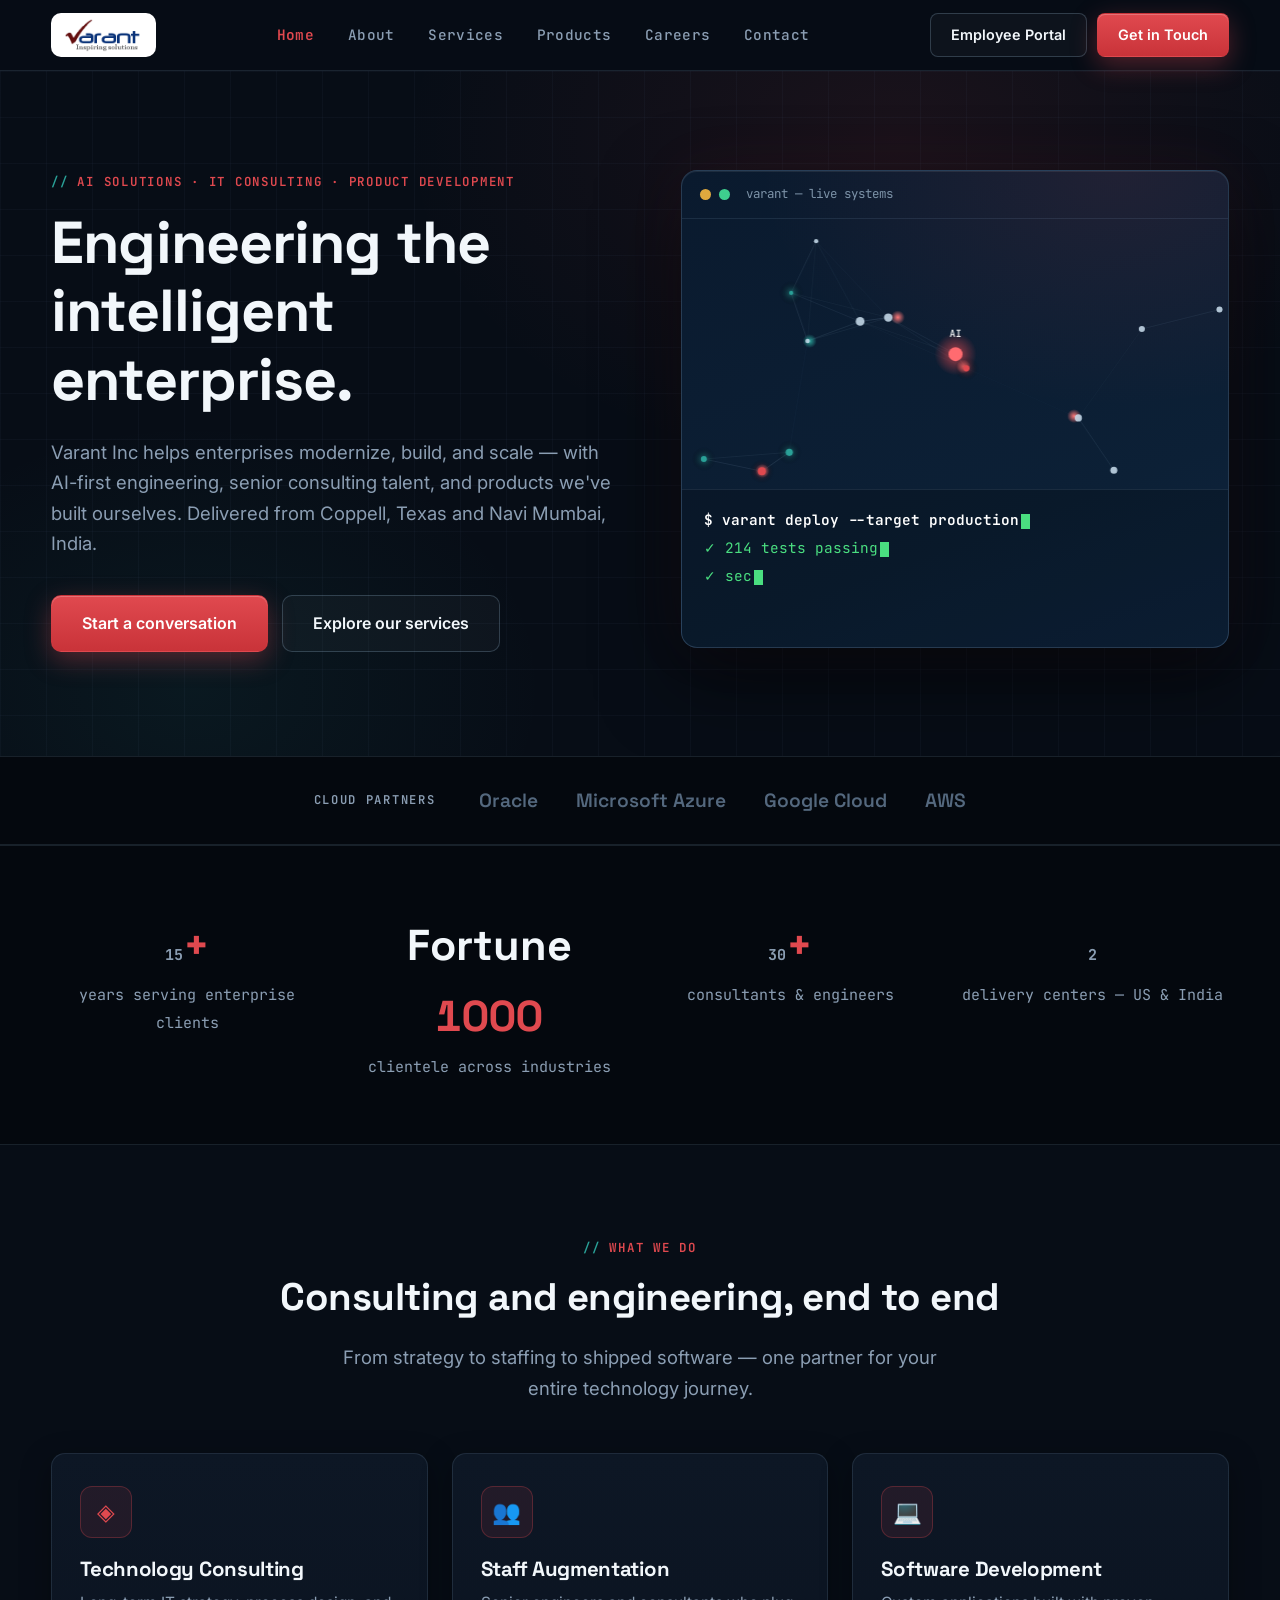
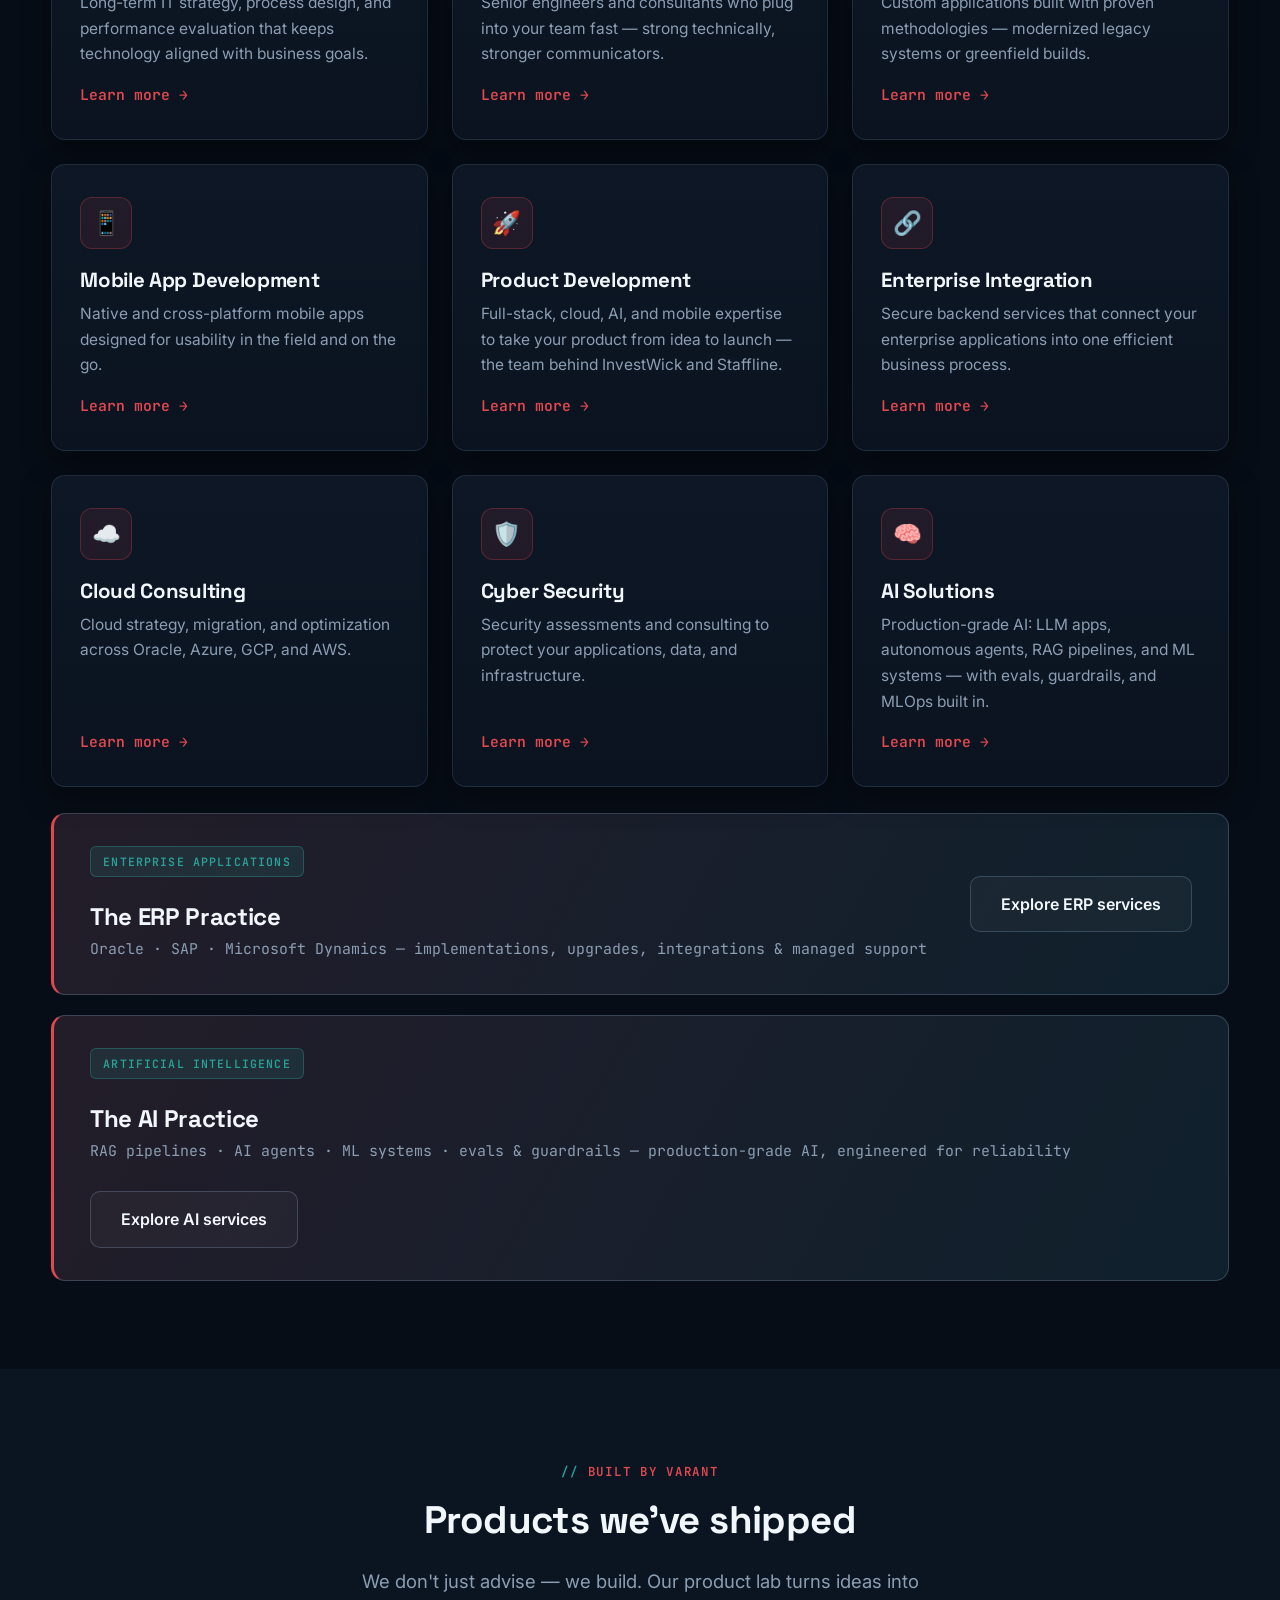
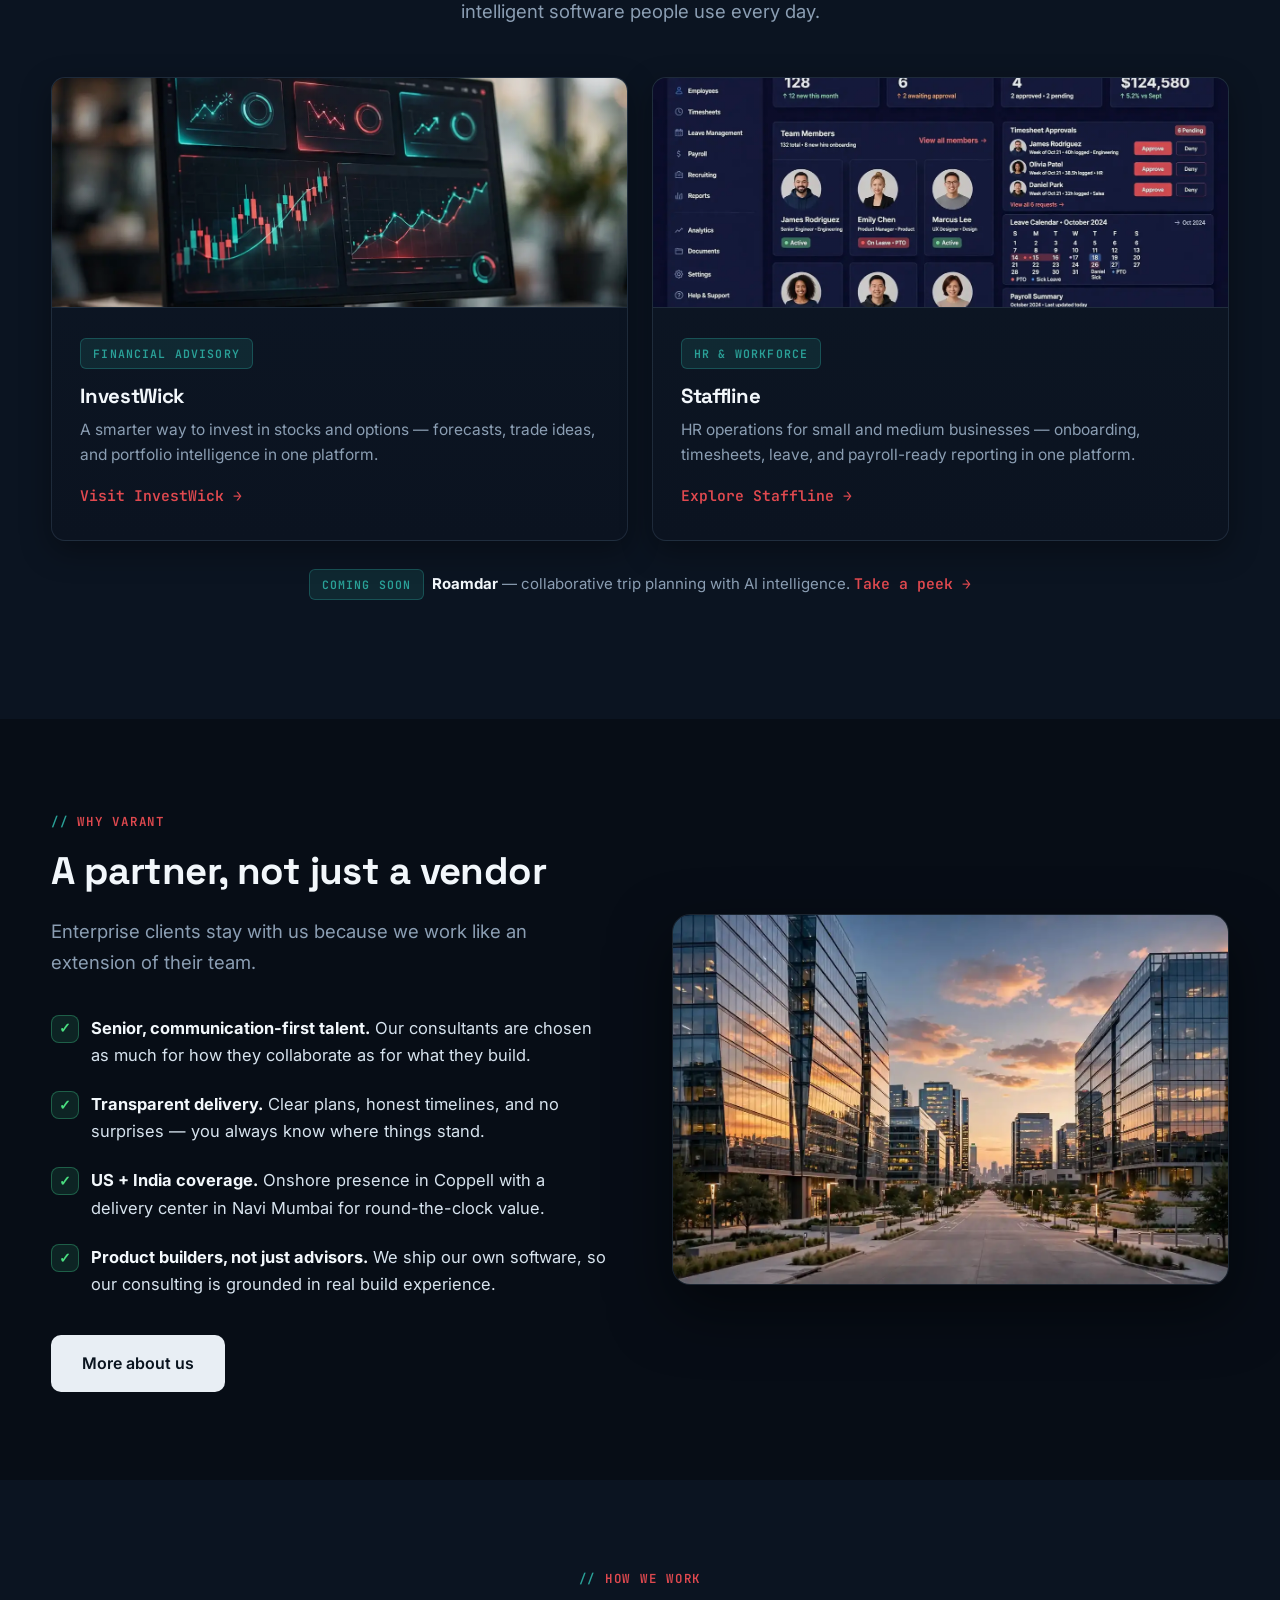
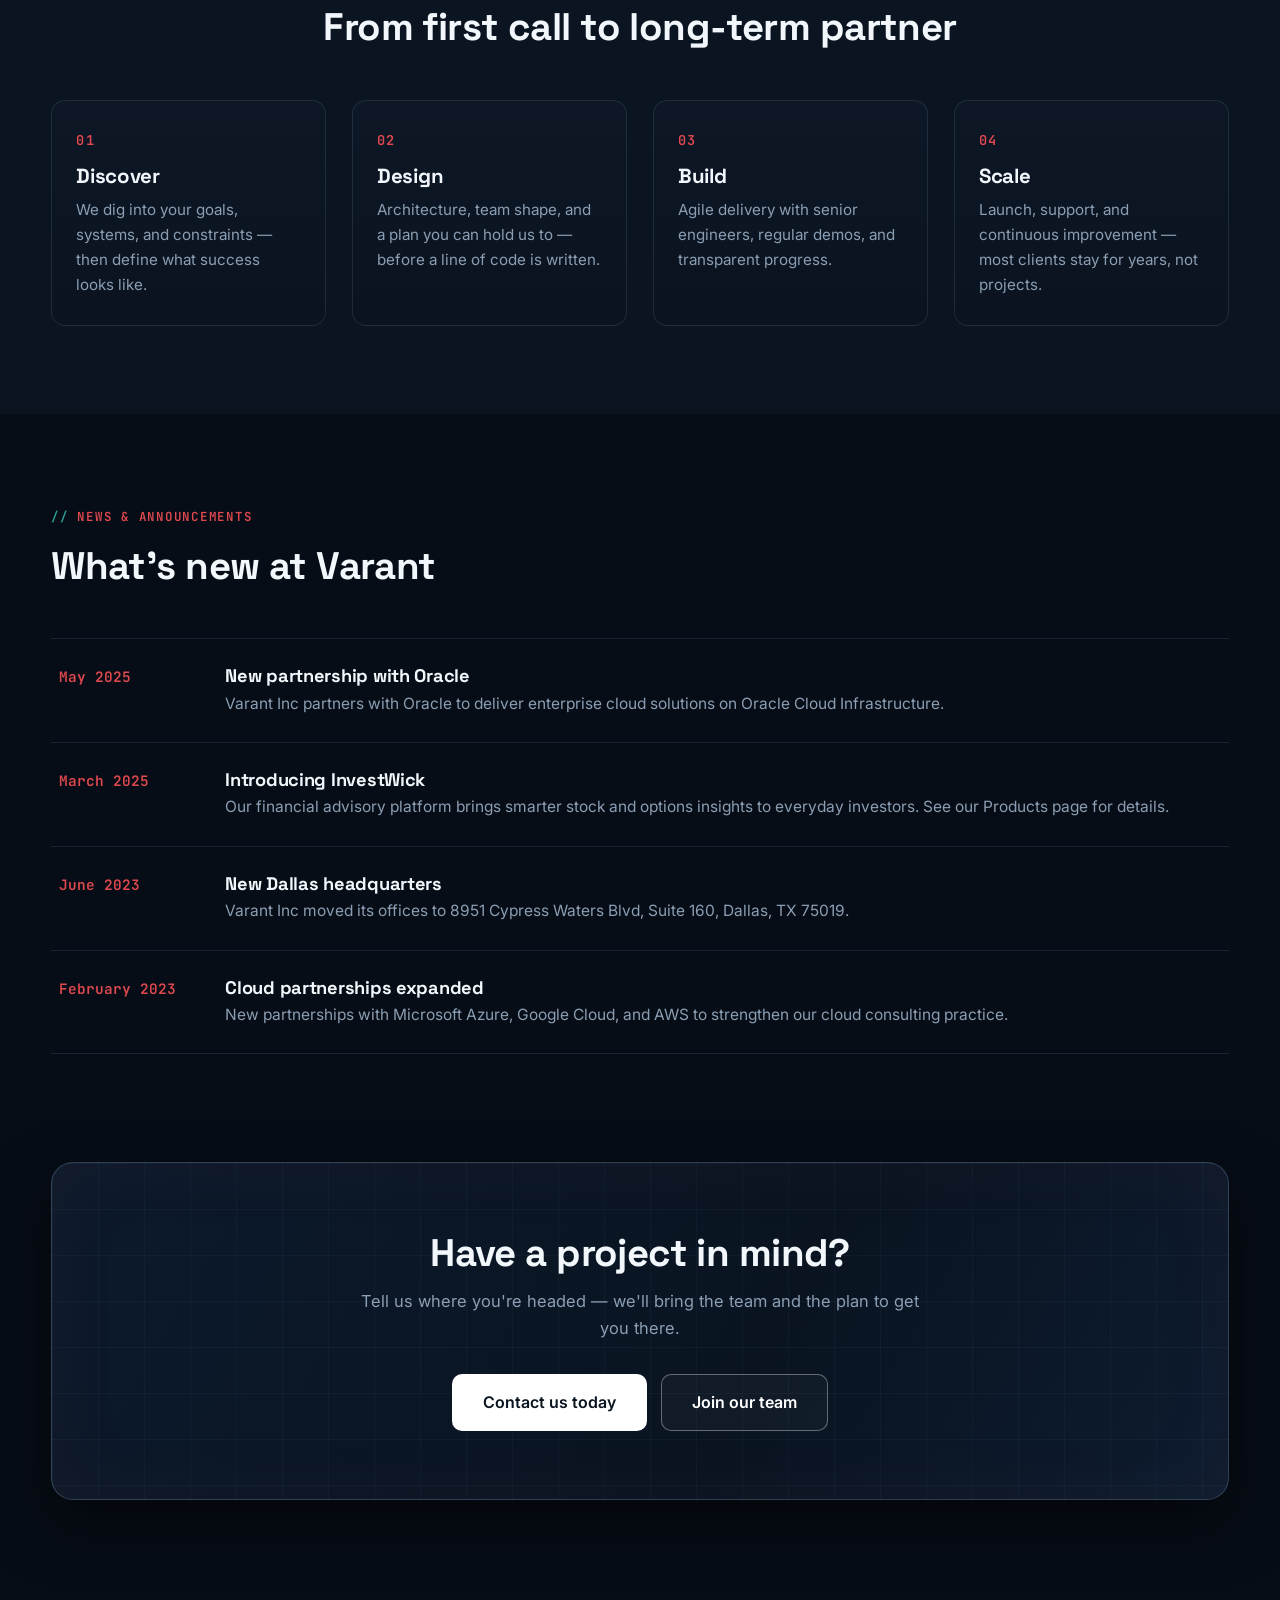
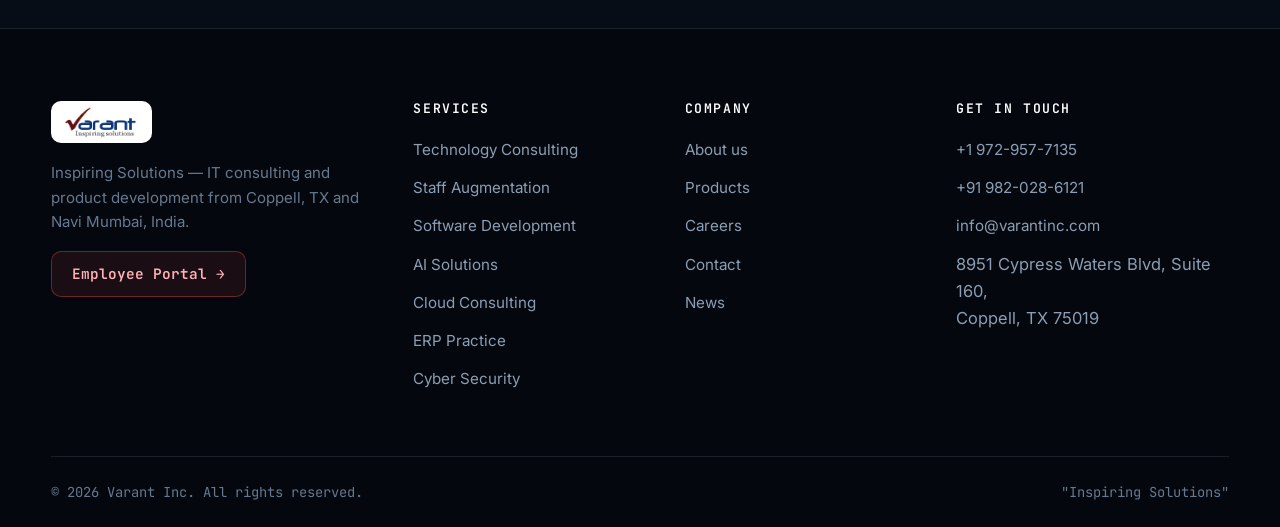
==== index.html @ 2f8d3187 "Remove console status pill + red dot; add more terminal scripts incl. funny ones" ====
<!doctype html>
<html lang="en">
<head>
  <meta charset="utf-8" />
  <meta name="viewport" content="width=device-width, initial-scale=1.0" />
  <title>Varant Inc — IT Consulting & Product Development | Inspiring Solutions</title>
  <meta name="description" content="Varant Inc is an IT consulting and product development company in Coppell, TX and Navi Mumbai, India. Technology consulting, staff augmentation, software development, cloud, and products like InvestWick." />
  <link rel="icon" type="image/svg+xml" href="/assets/brand/favicon.svg" />
  <link rel="preconnect" href="https://fonts.googleapis.com" />
  <link rel="preconnect" href="https://fonts.gstatic.com" crossorigin />
  <link href="https://fonts.googleapis.com/css2?family=Space+Grotesk:wght@500;600;700&family=Inter:wght@400;500;600;700&family=JetBrains+Mono:wght@400;500;600&display=swap" rel="stylesheet" />
  <link rel="stylesheet" href="/assets/css/style.css" />
</head>
<body>
  <header class="site-header">
    <div class="container header-inner">
      <a class="brand" href="/" aria-label="Varant Inc home"><img src="/assets/brand/varant-logo.png" alt="Varant Inc — Inspiring Solutions" /></a>
      <nav class="main-nav" aria-label="Primary">
        <a href="/" class="active">Home</a>
        <a href="/about.html">About</a>
        <a href="/services.html">Services</a>
        <a href="/products.html">Products</a>
        <a href="/careers.html">Careers</a>
        <a href="/contact.html">Contact</a>
      </nav>
      <div class="header-actions">
        <a class="btn btn-outline btn-sm" href="https://hr.varantinc.com" target="_blank" rel="noopener">Employee Portal</a>
        <a class="btn btn-primary btn-sm" href="/contact.html">Get in Touch</a>
        <a class="btn btn-outline btn-sm btn-portal-m" href="https://hr.varantinc.com" target="_blank" rel="noopener">Employee Portal</a>
        <button class="nav-toggle" aria-label="Open menu"><span></span><span></span><span></span></button>
      </div>
    </div>
  </header>

  <main>
    <!-- HERO -->
    <section class="hero">
      <div class="container hero-grid">
        <div class="hero-copy">
          <span class="eyebrow">AI Solutions · IT Consulting · Product Development</span>
          <h1>Engineering the intelligent enterprise.</h1>
          <p class="lead">Varant Inc helps enterprises modernize, build, and scale — with AI-first engineering, senior consulting talent, and products we've built ourselves. Delivered from Coppell, Texas and Navi Mumbai, India.</p>
          <div class="hero-ctas">
            <a class="btn btn-primary" href="/contact.html">Start a conversation</a>
            <a class="btn btn-outline" href="/services.html">Explore our services</a>
          </div>
        </div>
        <div class="hero-media">
          <div class="console">
            <div class="console-bar"><i></i><i></i><span>varant — live systems</span></div>
            <canvas id="net-canvas" aria-label="Animated network of connected systems"></canvas>
            <div class="terminal" id="terminal" aria-hidden="true"></div>
          </div>
        </div>
      </div>
    </section>

    <!-- TRUST -->
    <div class="trust">
      <div class="container trust-inner">
        <span class="trust-label">Cloud partners</span>
        <div class="trust-logos">
          <span>Oracle</span><span>Microsoft Azure</span><span>Google Cloud</span><span>AWS</span>
        </div>
      </div>
    </div>

    <!-- STATS -->
    <section class="stats-band" style="padding:64px 0;">
      <div class="container stats-grid">
        <div class="stat reveal"><strong><span data-count="15">15</span><em>+</em></strong><span>years serving enterprise clients</span></div>
        <div class="stat reveal"><strong>Fortune <em data-count="1000">1000</em></strong><span>clientele across industries</span></div>
        <div class="stat reveal"><strong><span data-count="30">30</span><em>+</em></strong><span>consultants &amp; engineers</span></div>
        <div class="stat reveal"><strong><span data-count="2">2</span></strong><span>delivery centers — US &amp; India</span></div>
      </div>
    </section>

    <!-- SERVICES -->
    <section>
      <div class="container">
        <div class="section-head center reveal">
          <span class="eyebrow">What we do</span>
          <h2>Consulting and engineering, end to end</h2>
          <p class="lead">From strategy to staffing to shipped software — one partner for your entire technology journey.</p>
        </div>
        <div class="grid-3">
          <article class="card reveal"><div class="card-icon">◈</div><h3>Technology Consulting</h3><p>Long-term IT strategy, process design, and performance evaluation that keeps technology aligned with business goals.</p><a class="card-link" href="/services.html#technology-consulting">Learn more</a></article>
          <article class="card reveal"><div class="card-icon">👥</div><h3>Staff Augmentation</h3><p>Senior engineers and consultants who plug into your team fast — strong technically, stronger communicators.</p><a class="card-link" href="/services.html#staff-augmentation">Learn more</a></article>
          <article class="card reveal"><div class="card-icon">💻</div><h3>Software Development</h3><p>Custom applications built with proven methodologies — modernized legacy systems or greenfield builds.</p><a class="card-link" href="/services.html#software-development">Learn more</a></article>
          <article class="card reveal"><div class="card-icon">📱</div><h3>Mobile App Development</h3><p>Native and cross-platform mobile apps designed for usability in the field and on the go.</p><a class="card-link" href="/services.html#mobile-apps">Learn more</a></article>
          <article class="card reveal"><div class="card-icon">🚀</div><h3>Product Development</h3><p>Full-stack, cloud, AI, and mobile expertise to take your product from idea to launch — the team behind InvestWick and Staffline.</p><a class="card-link" href="/services.html#product-development">Learn more</a></article>
          <article class="card reveal"><div class="card-icon">🔗</div><h3>Enterprise Integration</h3><p>Secure backend services that connect your enterprise applications into one efficient business process.</p><a class="card-link" href="/services.html#enterprise-integration">Learn more</a></article>
          <article class="card reveal"><div class="card-icon">☁️</div><h3>Cloud Consulting</h3><p>Cloud strategy, migration, and optimization across Oracle, Azure, GCP, and AWS.</p><a class="card-link" href="/services.html#cloud-consulting">Learn more</a></article>
          <article class="card reveal"><div class="card-icon">🛡️</div><h3>Cyber Security</h3><p>Security assessments and consulting to protect your applications, data, and infrastructure.</p><a class="card-link" href="/services.html#cyber-security">Learn more</a></article>
          <article class="card reveal"><div class="card-icon">🧠</div><h3>AI Solutions</h3><p>Production-grade AI: LLM apps, autonomous agents, RAG pipelines, and ML systems — with evals, guardrails, and MLOps built in.</p><a class="card-link" href="/services.html#ai-practice">Learn more</a></article>
        </div>
        <div class="erp-banner reveal">
          <div>
            <span class="tag">Enterprise Applications</span>
            <h3>The ERP Practice</h3>
            <p>Oracle · SAP · Microsoft Dynamics — implementations, upgrades, integrations &amp; managed support</p>
          </div>
          <a class="btn btn-outline" href="/services.html#erp">Explore ERP services</a>
        </div>
        <div class="erp-banner reveal" style="margin-top:20px;">
          <div>
            <span class="tag">Artificial Intelligence</span>
            <h3>The AI Practice</h3>
            <p>RAG pipelines · AI agents · ML systems · evals & guardrails — production-grade AI, engineered for reliability</p>
          </div>
          <a class="btn btn-outline" href="/services.html#ai-practice">Explore AI services</a>
        </div>
      </div>
    </section>

    <!-- PRODUCTS -->
    <section style="background:var(--bg-soft);">
      <div class="container">
        <div class="section-head center reveal">
          <span class="eyebrow">Built by Varant</span>
          <h2>Products we've shipped</h2>
          <p class="lead">We don't just advise — we build. Our product lab turns ideas into intelligent software people use every day.</p>
        </div>
        <div class="grid-2">
          <article class="card product-card reveal">
            <div class="pc-media"><img src="/assets/img/product-dashboard.webp" alt="InvestWick financial analytics dashboard" /></div>
            <div class="pc-body">
              <span class="tag">Financial Advisory</span>
              <h3>InvestWick</h3>
              <p>A smarter way to invest in stocks and options — forecasts, trade ideas, and portfolio intelligence in one platform.</p>
              <a class="card-link" href="https://www.investwick.com">Visit InvestWick</a>
            </div>
          </article>
          <article class="card product-card reveal">
            <div class="pc-media"><img src="/assets/img/staffline-dashboard.webp" alt="Staffline HR operations dashboard" /></div>
            <div class="pc-body">
              <span class="tag">HR & Workforce</span>
              <h3>Staffline</h3>
              <p>HR operations for small and medium businesses — onboarding, timesheets, leave, and payroll-ready reporting in one platform.</p>
              <a class="card-link" href="/products.html#staffline">Explore Staffline</a>
            </div>
          </article>
        </div>
        <div class="reveal" style="margin-top:28px; text-align:center;">
          <p style="color:var(--muted); font-size:15px;"><span class="tag">Coming Soon</span> &nbsp;<strong style="color:var(--heading);">Roamdar</strong> — collaborative trip planning with AI intelligence. <a class="card-link" href="/products.html#roamdar">Take a peek</a></p>
        </div>
      </div>
    </section>

    <!-- WHY VARANT -->
    <section>
      <div class="container split">
        <div class="reveal">
          <span class="eyebrow">Why Varant</span>
          <h2>A partner, not just a vendor</h2>
          <p class="lead">Enterprise clients stay with us because we work like an extension of their team.</p>
          <ul class="check-list">
            <li><strong>Senior, communication-first talent.</strong> Our consultants are chosen as much for how they collaborate as for what they build.</li>
            <li><strong>Transparent delivery.</strong> Clear plans, honest timelines, and no surprises — you always know where things stand.</li>
            <li><strong>US + India coverage.</strong> Onshore presence in Coppell with a delivery center in Navi Mumbai for round-the-clock value.</li>
            <li><strong>Product builders, not just advisors.</strong> We ship our own software, so our consulting is grounded in real build experience.</li>
          </ul>
          <a class="btn btn-dark" href="/about.html">More about us</a>
        </div>
        <div class="reveal">
          <img src="/assets/img/coppell-office.webp" alt="Varant Inc Coppell office district at dusk" />
        </div>
      </div>
    </section>

    <!-- PROCESS -->
    <section style="background:var(--bg-soft); padding-top:84px;">
      <div class="container">
        <div class="section-head center reveal">
          <span class="eyebrow">How we work</span>
          <h2>From first call to long-term partner</h2>
        </div>
        <div class="steps">
          <div class="step reveal"><div class="step-num">01</div><h3>Discover</h3><p>We dig into your goals, systems, and constraints — then define what success looks like.</p></div>
          <div class="step reveal"><div class="step-num">02</div><h3>Design</h3><p>Architecture, team shape, and a plan you can hold us to — before a line of code is written.</p></div>
          <div class="step reveal"><div class="step-num">03</div><h3>Build</h3><p>Agile delivery with senior engineers, regular demos, and transparent progress.</p></div>
          <div class="step reveal"><div class="step-num">04</div><h3>Scale</h3><p>Launch, support, and continuous improvement — most clients stay for years, not projects.</p></div>
        </div>
      </div>
    </section>

    <!-- NEWS -->
    <section id="news">
      <div class="container">
        <div class="section-head reveal">
          <span class="eyebrow">News &amp; announcements</span>
          <h2>What's new at Varant</h2>
        </div>
        <div class="news-list" id="news-list">
          <div class="empty-state">Loading news…</div>
        </div>
      </div>
    </section>

    <!-- CTA -->
    <section style="padding-top:20px;">
      <div class="container">
        <div class="cta-band reveal">
          <h2>Have a project in mind?</h2>
          <p>Tell us where you're headed — we'll bring the team and the plan to get you there.</p>
          <div class="btn-row">
            <a class="btn btn-light" href="/contact.html">Contact us today</a>
            <a class="btn btn-outline" style="border-color:rgba(255,255,255,.35);color:#fff;" href="/careers.html">Join our team</a>
          </div>
        </div>
      </div>
    </section>
  </main>

  <footer class="site-footer">
    <div class="container">
      <div class="footer-grid">
        <div class="footer-brand">
          <img src="/assets/brand/varant-logo.png" alt="Varant Inc" />
          <p>Inspiring Solutions — IT consulting and product development from Coppell, TX and Navi Mumbai, India.</p>
          <p style="margin-top:16px;"><a class="portal-link" href="https://hr.varantinc.com" target="_blank" rel="noopener">Employee Portal →</a></p>
        </div>
        <div>
          <h4>Services</h4>
          <ul class="footer-links">
            <li><a href="/services.html#technology-consulting">Technology Consulting</a></li>
            <li><a href="/services.html#staff-augmentation">Staff Augmentation</a></li>
            <li><a href="/services.html#software-development">Software Development</a></li>
            <li><a href="/services.html#ai-solutions">AI Solutions</a></li>
            <li><a href="/services.html#cloud-consulting">Cloud Consulting</a></li>
            <li><a href="/services.html#erp">ERP Practice</a></li>
            <li><a href="/services.html#cyber-security">Cyber Security</a></li>
          </ul>
        </div>
        <div>
          <h4>Company</h4>
          <ul class="footer-links">
            <li><a href="/about.html">About us</a></li>
            <li><a href="/products.html">Products</a></li>
            <li><a href="/careers.html">Careers</a></li>
            <li><a href="/contact.html">Contact</a></li>
            <li><a href="/#news">News</a></li>
          </ul>
        </div>
        <div>
          <h4>Get in touch</h4>
          <ul class="footer-links">
            <li><a href="tel:+19729577135">+1 972-957-7135</a></li>
            <li><a href="tel:+919820286121">+91 982-028-6121</a></li>
            <li><a href="mailto:info@varantinc.com">info@varantinc.com</a></li>
            <li>8951 Cypress Waters Blvd, Suite 160,<br />Coppell, TX 75019</li>
          </ul>
        </div>
      </div>
      <div class="footer-bottom">
        <span>© <span data-year>2026</span> Varant Inc. All rights reserved.</span>
        <span>"Inspiring Solutions"</span>
      </div>
    </div>
  </footer>
  <script src="/assets/js/main.js"></script>
  <script src="/assets/js/wow.js"></script>
</body>
</html>
---- assets/css/style.css ----
/* ============================================================
   Varant Inc — dark engineering theme
   Deep-space navy + checkmark red + teal. Space Grotesk display,
   Inter body, JetBrains Mono for technical accents.
   ============================================================ */
:root {
  --bg: #070d16;
  --bg-soft: #0b1421;
  --bg-card: #0d1725;
  --bg-deep: #04080e;
  --bg-tint: #12202f;
  --line: rgba(148, 180, 210, 0.14);
  --line-strong: rgba(148, 180, 210, 0.26);
  --ink: #d7e3ee;
  --muted: #8b9eb3;
  --heading: #f2f7fb;
  --navy: #0d2b45;
  --red: #e0494f;
  --red-dark: #b93a40;
  --red-glow: rgba(224, 73, 79, 0.35);
  --teal: #2aa198;
  --teal-dim: rgba(42, 161, 152, 0.14);
  --green: #3ecf8e;
  --radius: 14px;
  --shadow: 0 10px 30px rgba(0, 0, 0, 0.35);
  --shadow-lg: 0 24px 60px rgba(0, 0, 0, 0.5);
  --font-display: "Space Grotesk", "Inter", -apple-system, sans-serif;
  --font-body: "Inter", -apple-system, "Segoe UI", Roboto, sans-serif;
  --font-mono: "JetBrains Mono", ui-monospace, "SF Mono", Menlo, Consolas, monospace;
}

* { box-sizing: border-box; margin: 0; padding: 0; }
html { scroll-behavior: smooth; }
body {
  font-family: var(--font-body);
  color: var(--ink);
  background: var(--bg);
  line-height: 1.65;
  font-size: 16.5px;
  -webkit-font-smoothing: antialiased;
}
::selection { background: rgba(224, 73, 79, 0.4); color: #fff; }
::-webkit-scrollbar { width: 11px; }
::-webkit-scrollbar-track { background: var(--bg-deep); }
::-webkit-scrollbar-thumb { background: #1d2f44; border-radius: 8px; border: 2px solid var(--bg-deep); }
::-webkit-scrollbar-thumb:hover { background: #2a4259; }

img { max-width: 100%; height: auto; display: block; }
a { color: var(--teal); text-decoration: none; }
a:hover { color: var(--red); }
.container { width: min(1200px, 92%); margin: 0 auto; }
section { padding: 88px 0; }

h1, h2, h3, h4 { font-family: var(--font-display); color: var(--heading); line-height: 1.16; font-weight: 700; letter-spacing: -0.015em; }
h1 { font-size: clamp(2.4rem, 4.8vw, 3.7rem); }
h2 { font-size: clamp(1.75rem, 3vw, 2.45rem); margin-bottom: 0.6em; }
h3 { font-size: 1.28rem; margin-bottom: 0.4em; }
p { margin-bottom: 1em; color: var(--ink); }
.lead { font-size: 1.16rem; color: var(--muted); max-width: 640px; }

.eyebrow {
  display: inline-block;
  font-family: var(--font-mono);
  font-size: 0.78rem; font-weight: 600; letter-spacing: 0.14em;
  text-transform: uppercase; color: var(--red); margin-bottom: 16px;
}
.eyebrow::before { content: "// "; color: var(--teal); }
.section-head { max-width: 720px; margin-bottom: 50px; }
.section-head.center { text-align: center; margin-left: auto; margin-right: auto; }
.section-head.center .lead { margin-left: auto; margin-right: auto; }

/* ---------- Buttons ---------- */
.btn {
  display: inline-block; font-weight: 600; font-size: 1rem;
  padding: 14px 30px; border-radius: 10px; border: 1px solid transparent;
  transition: transform 0.15s ease, box-shadow 0.2s ease, background 0.15s ease, border-color 0.15s ease;
  cursor: pointer; text-align: center; font-family: var(--font-body);
}
.btn-primary {
  background: linear-gradient(180deg, #e0494f, #c93339); color: #fff;
  box-shadow: 0 8px 26px var(--red-glow), inset 0 1px 0 rgba(255, 255, 255, 0.22);
}
.btn-primary:hover { transform: translateY(-2px); box-shadow: 0 12px 32px var(--red-glow); color: #fff; }
.btn-dark { background: #e8eef4; color: #0a141f; }
.btn-dark:hover { background: #fff; color: #0a141f; transform: translateY(-2px); }
.btn-outline { border-color: var(--line-strong); color: var(--heading); background: rgba(255, 255, 255, 0.03); }
.btn-outline:hover { border-color: var(--red); color: #fff; transform: translateY(-2px); box-shadow: 0 8px 22px rgba(0, 0, 0, 0.4); }
.btn-light { background: #fff; color: #0a141f; }
.btn-light:hover { transform: translateY(-2px); color: #0a141f; }
.btn-sm { padding: 9px 20px; font-size: 0.9rem; border-radius: 8px; }

/* ---------- Topbar ---------- */
.topbar { background: var(--bg-deep); color: #7d93a8; font-size: 0.84rem; border-bottom: 1px solid var(--line); font-family: var(--font-mono); }
.topbar-inner { display: flex; justify-content: space-between; align-items: center; padding: 9px 0; gap: 16px; flex-wrap: wrap; }
.topbar a { color: #c9d8e4; }
.topbar a:hover { color: #fff; }
.topbar .dot { margin: 0 10px; opacity: 0.35; }
.sys-status { display: inline-flex; align-items: center; gap: 9px; color: #7d93a8; margin-right: 18px; }
.sys-status i {
  width: 8px; height: 8px; border-radius: 50%; background: var(--green); display: block;
  box-shadow: 0 0 10px var(--green); animation: pulse 2.2s ease-in-out infinite;
}
@keyframes pulse { 50% { opacity: 0.45; } }

/* ---------- Header / nav ---------- */
.site-header {
  position: sticky; top: 0; z-index: 50;
  background: rgba(7, 13, 22, 0.88);
  backdrop-filter: blur(12px); -webkit-backdrop-filter: blur(12px);
  border-bottom: 1px solid var(--line);
}
.header-inner { display: flex; align-items: center; justify-content: space-between; padding: 13px 0; gap: 20px; }
.brand img { height: 44px; width: auto; background: #fff; border-radius: 10px; padding: 5px 12px; }
.main-nav { display: flex; gap: 4px; }
.main-nav a {
  color: var(--muted); font-weight: 500; padding: 10px 15px; border-radius: 8px; font-size: 0.98rem;
  font-family: var(--font-mono); font-size: 0.9rem; letter-spacing: 0.02em;
}
.main-nav a:hover { color: #fff; background: rgba(255, 255, 255, 0.05); }
.main-nav a.active { color: var(--red); font-weight: 600; }
.header-actions { display: flex; gap: 10px; align-items: center; }
.nav-toggle { display: none; background: rgba(255,255,255,.04); border: 1px solid var(--line-strong); border-radius: 10px; padding: 10px 12px; cursor: pointer; }
.nav-toggle span { display: block; width: 22px; height: 2px; background: #dbe6f0; margin: 5px 0; border-radius: 2px; }

/* ---------- Hero ---------- */
.hero {
  padding: 96px 0 104px; position: relative; overflow: hidden;
  background:
    linear-gradient(rgba(120, 160, 200, 0.045) 1px, transparent 1px),
    linear-gradient(90deg, rgba(120, 160, 200, 0.045) 1px, transparent 1px),
    radial-gradient(70% 90% at 70% 10%, rgba(224, 73, 79, 0.09) 0%, transparent 55%),
    radial-gradient(50% 70% at 15% 90%, rgba(42, 161, 152, 0.08) 0%, transparent 55%),
    var(--bg);
  background-size: 46px 46px, 46px 46px, cover, cover, cover;
}
.hero-grid { display: grid; grid-template-columns: 1.02fr 0.98fr; gap: 60px; align-items: center; position: relative; z-index: 1; }
.hero-copy p.lead { margin: 22px 0 36px; }
.hero-ctas { display: flex; gap: 14px; flex-wrap: wrap; }
.hero-media { position: relative; }

.page-hero {
  padding: 78px 0 64px; position: relative; overflow: hidden;
  background:
    linear-gradient(rgba(120, 160, 200, 0.05) 1px, transparent 1px),
    linear-gradient(90deg, rgba(120, 160, 200, 0.05) 1px, transparent 1px),
    radial-gradient(55% 120% at 85% 0%, rgba(224, 73, 79, 0.12) 0%, transparent 60%),
    var(--bg-deep);
  background-size: 46px 46px, 46px 46px, cover, cover;
  border-bottom: 1px solid var(--line);
}
.page-hero h1 { margin-bottom: 14px; }
.page-hero p { color: var(--muted); max-width: 680px; margin-bottom: 0; font-size: 1.12rem; }

/* ---------- Wow console (hero) ---------- */
.console {
  background: linear-gradient(160deg, #0a1a2e 0%, #0c2036 70%, #0e2540 100%);
  border-radius: 16px;
  border: 1px solid rgba(148, 180, 210, 0.2);
  box-shadow: 0 30px 80px rgba(0, 0, 0, 0.55), 0 0 60px rgba(224, 73, 79, 0.07), inset 0 1px 0 rgba(255, 255, 255, 0.08);
  overflow: hidden; position: relative;
}
.console::after {
  content: ""; position: absolute; inset: 0; pointer-events: none;
  background: radial-gradient(120% 90% at 80% 0%, rgba(224, 73, 79, 0.1) 0%, transparent 55%);
}
.console-bar {
  display: flex; align-items: center; gap: 8px;
  padding: 13px 18px; border-bottom: 1px solid rgba(148, 180, 210, 0.12);
  position: relative; z-index: 1;
}
.console-bar i { width: 11px; height: 11px; border-radius: 50%; display: block; }
.console-bar i:nth-child(1) { background: #e0a93e; }
.console-bar i:nth-child(2) { background: #3ecf8e; }
.console-bar span { margin-left: 8px; font-size: 0.78rem; color: #7d93a8; font-family: var(--font-mono); }
#net-canvas { display: block; width: 100%; height: 270px; cursor: crosshair; position: relative; z-index: 1; }
.terminal {
  padding: 16px 22px 22px; min-height: 158px;
  font-family: var(--font-mono);
  font-size: 0.9rem; line-height: 1.95; color: #c9d8e4;
  border-top: 1px solid rgba(148, 180, 210, 0.12);
  position: relative; z-index: 1; background: rgba(0, 0, 0, 0.22);
}
.terminal .tline.cmd { color: #fff; font-weight: 600; }
.terminal .tline.ok { color: #4ade80; }
.terminal .tline.dim { color: #7d93a8; }
.terminal .tline.err { color: #e0494f; }
.terminal .cursor {
  display: inline-block; width: 9px; height: 1.05em; background: #4ade80;
  vertical-align: text-bottom; margin-left: 2px; animation: tblink 1s steps(1) infinite;
}
@keyframes tblink { 50% { opacity: 0; } }

/* ---------- Trust strip ---------- */
.trust { padding: 28px 0; border-top: 1px solid var(--line); border-bottom: 1px solid var(--line); background: var(--bg-deep); }
.trust-inner { display: flex; align-items: center; justify-content: center; gap: 44px; flex-wrap: wrap; }
.trust-label { font-family: var(--font-mono); font-size: 0.76rem; font-weight: 600; letter-spacing: 0.14em; text-transform: uppercase; color: var(--muted); }
.trust-logos { display: flex; gap: 38px; flex-wrap: wrap; justify-content: center; }
.trust-logos span { font-family: var(--font-display); font-size: 1.2rem; color: #54687e; font-weight: 600; transition: color 0.2s; }
.trust-logos span:hover { color: #9db4c9; }

/* ---------- Stats ---------- */
.stats-band { background: var(--bg-deep); padding: 66px 0; border-top: 1px solid var(--line); border-bottom: 1px solid var(--line); }
.stats-grid { display: grid; grid-template-columns: repeat(4, 1fr); gap: 30px; text-align: center; }
.stat strong { display: block; font-family: var(--font-display); font-size: 2.7rem; color: var(--heading); font-variant-numeric: tabular-nums; }
.stat strong em { font-style: normal; color: var(--red); }
.stat span { color: var(--muted); font-size: 0.94rem; font-family: var(--font-mono); }

/* ---------- Cards & grids ---------- */
.grid-3 { display: grid; grid-template-columns: repeat(3, 1fr); gap: 24px; }
.grid-2 { display: grid; grid-template-columns: repeat(2, 1fr); gap: 24px; }
.card {
  background: linear-gradient(180deg, var(--bg-card), #0b1320);
  border: 1px solid var(--line); border-radius: var(--radius);
  padding: 32px 28px; box-shadow: var(--shadow);
  transition: transform 0.18s ease, box-shadow 0.25s ease, border-color 0.2s ease;
  display: flex; flex-direction: column; position: relative;
}
.card:hover {
  transform: translateY(-5px); border-color: rgba(224, 73, 79, 0.45);
  box-shadow: var(--shadow-lg), 0 0 34px rgba(224, 73, 79, 0.1);
}
.card-icon {
  width: 52px; height: 52px; border-radius: 12px;
  background: rgba(224, 73, 79, 0.1); border: 1px solid rgba(224, 73, 79, 0.28);
  color: var(--red); display: flex; align-items: center; justify-content: center;
  font-size: 1.45rem; margin-bottom: 20px;
}
.card h3 { margin-bottom: 8px; }
.card p { color: var(--muted); font-size: 0.97rem; margin-bottom: 16px; flex: 1; }
.card-link { font-weight: 600; color: var(--red); font-family: var(--font-mono); font-size: 0.92rem; }
.card-link:hover { color: #ff7a7f; }
.card-link::after { content: " →"; }

/* ---------- Split sections ---------- */
.split { display: grid; grid-template-columns: 1fr 1fr; gap: 64px; align-items: center; }
.split img { border-radius: 18px; box-shadow: var(--shadow-lg); border: 1px solid var(--line); }
.check-list { list-style: none; margin: 26px 0; }
.check-list li { padding: 11px 0 11px 40px; position: relative; color: var(--ink); }
.check-list li::before {
  content: "✓"; position: absolute; left: 0; top: 11px; width: 26px; height: 26px;
  border-radius: 8px; background: rgba(62, 207, 142, 0.12); border: 1px solid rgba(62, 207, 142, 0.35);
  color: #4ade80; font-weight: 700; font-family: var(--font-mono);
  display: flex; align-items: center; justify-content: center; font-size: 0.85rem;
}
.check-list strong { color: var(--heading); }

/* ---------- Steps ---------- */
.steps { display: grid; grid-template-columns: repeat(4, 1fr); gap: 26px; }
.step {
  position: relative; padding: 28px 24px; border: 1px solid var(--line); border-radius: var(--radius);
  background: linear-gradient(180deg, var(--bg-card), #0b1320);
}
.step-num {
  font-family: var(--font-mono); font-size: 0.85rem; color: var(--red); letter-spacing: 0.1em;
  margin-bottom: 14px; font-weight: 600;
}
.step h3 { margin-bottom: 8px; }
.step p { color: var(--muted); font-size: 0.95rem; margin: 0; }

/* ---------- News ---------- */
.news-list { display: grid; gap: 0; border-top: 1px solid var(--line); }
.news-item {
  display: grid; grid-template-columns: 140px 1fr; gap: 26px; padding: 26px 8px;
  border-bottom: 1px solid var(--line); transition: background 0.15s ease;
}
.news-item:hover { background: rgba(255, 255, 255, 0.02); }
.news-date { font-family: var(--font-mono); font-weight: 600; color: var(--red); font-size: 0.9rem; white-space: nowrap; }
.news-item h3 { font-size: 1.14rem; margin-bottom: 4px; }
.news-item p { color: var(--muted); margin: 0; font-size: 0.97rem; }

/* ---------- CTA band ---------- */
.cta-band {
  background:
    linear-gradient(rgba(120, 160, 200, 0.05) 1px, transparent 1px),
    linear-gradient(90deg, rgba(120, 160, 200, 0.05) 1px, transparent 1px),
    linear-gradient(120deg, #0c1a2c 0%, #0a1421 60%, #0d1c30 100%);
  background-size: 46px 46px, 46px 46px, cover;
  border: 1px solid var(--line-strong); border-radius: 22px; padding: 68px 48px;
  text-align: center; position: relative; overflow: hidden;
  box-shadow: var(--shadow-lg), inset 0 0 80px rgba(224, 73, 79, 0.05);
}
.cta-band h2 { margin-bottom: 12px; }
.cta-band p { color: var(--muted); max-width: 560px; margin: 0 auto 32px; }
.cta-band .btn-row { display: flex; gap: 14px; justify-content: center; flex-wrap: wrap; position: relative; z-index: 1; }

/* ---------- Products ---------- */
.product-card { overflow: hidden; padding: 0; }
.product-card .pc-media { height: 230px; overflow: hidden; border-bottom: 1px solid var(--line); }
.product-card .pc-media img { width: 100%; height: 100%; object-fit: cover; transition: transform 0.4s ease; opacity: 0.92; }
.product-card:hover .pc-media img { transform: scale(1.04); opacity: 1; }
.product-card .pc-body { padding: 30px 28px 32px; display: flex; flex-direction: column; flex: 1; }
.tag {
  display: inline-block; font-family: var(--font-mono); font-size: 0.72rem; font-weight: 600;
  letter-spacing: 0.1em; text-transform: uppercase; color: var(--teal);
  background: var(--teal-dim); border: 1px solid rgba(42, 161, 152, 0.35);
  border-radius: 6px; padding: 5px 12px; margin-bottom: 16px; align-self: flex-start;
}

/* ---------- Jobs ---------- */
.job-card { align-items: stretch; }
.job-meta { display: flex; gap: 10px; flex-wrap: wrap; margin: 12px 0 16px; }
.job-meta span {
  font-family: var(--font-mono); font-size: 0.78rem; font-weight: 500;
  background: rgba(255, 255, 255, 0.04); border: 1px solid var(--line);
  color: var(--muted); border-radius: 6px; padding: 5px 12px;
}
.jobs-toolbar { display: flex; gap: 12px; margin-bottom: 32px; flex-wrap: wrap; }
.jobs-toolbar input, .jobs-toolbar select {
  font: inherit; padding: 13px 18px; border: 1px solid var(--line-strong); border-radius: 10px;
  background: var(--bg-deep); color: var(--ink);
}
.jobs-toolbar input { flex: 1; min-width: 220px; }
.jobs-toolbar input:focus, .jobs-toolbar select:focus {
  outline: none; border-color: var(--teal); box-shadow: 0 0 0 3px rgba(42, 161, 152, 0.15);
}
.jobs-toolbar select option { background: var(--bg-deep); }
.empty-state {
  text-align: center; padding: 60px 20px; color: var(--muted);
  border: 1px dashed var(--line-strong); border-radius: var(--radius);
  font-family: var(--font-mono); font-size: 0.92rem;
}

/* ---------- Offices / contact ---------- */
.office-tabs { display: flex; gap: 10px; margin-bottom: 30px; }
.office-tab {
  padding: 12px 26px; border-radius: 10px; border: 1px solid var(--line-strong);
  background: var(--bg-card); font-weight: 600; cursor: pointer; color: var(--muted);
  font-size: 0.98rem; font-family: var(--font-body); transition: all 0.15s ease;
}
.office-tab:hover { color: var(--heading); border-color: var(--red); }
.office-tab.active { background: rgba(224, 73, 79, 0.12); border-color: var(--red); color: #fff; }
.office-panel { display: none; }
.office-panel.active { display: grid; grid-template-columns: 1fr 1fr; gap: 28px; align-items: stretch; }
.office-info { background: var(--bg-card); border: 1px solid var(--line); border-radius: var(--radius); padding: 38px; }
.office-info h3 { margin-bottom: 20px; }
.contact-row { display: flex; gap: 14px; margin-bottom: 18px; align-items: flex-start; }
.contact-row .ic {
  width: 40px; height: 40px; border-radius: 10px; background: rgba(224, 73, 79, 0.1);
  border: 1px solid rgba(224, 73, 79, 0.28); display: flex; align-items: center;
  justify-content: center; font-size: 1.1rem; flex-shrink: 0;
}
.map-frame { border: 1px solid var(--line); width: 100%; height: 100%; min-height: 380px; border-radius: var(--radius); box-shadow: var(--shadow); filter: grayscale(0.4) brightness(0.92); }
.form-card { background: var(--bg-card); border: 1px solid var(--line); border-radius: var(--radius); padding: 42px; box-shadow: var(--shadow); }
.form-grid { display: grid; grid-template-columns: 1fr 1fr; gap: 18px; }
.form-field { display: flex; flex-direction: column; gap: 8px; }
.form-field.full { grid-column: 1 / -1; }
.form-field label { font-weight: 600; font-size: 0.9rem; color: var(--heading); font-family: var(--font-mono); }
.form-field input, .form-field select, .form-field textarea {
  font: inherit; padding: 13px 16px; border: 1px solid var(--line-strong); border-radius: 10px;
  background: var(--bg-deep); color: var(--ink);
}
.form-field input:focus, .form-field select:focus, .form-field textarea:focus {
  outline: none; border-color: var(--teal); box-shadow: 0 0 0 3px rgba(42, 161, 152, 0.15);
}
.form-field select option { background: var(--bg-deep); }
.form-field textarea { min-height: 140px; resize: vertical; }

/* ---------- Timeline ---------- */
.timeline { position: relative; margin-top: 20px; padding-left: 34px; border-left: 1px solid var(--line-strong); display: grid; gap: 32px; }
.timeline-item { position: relative; }
.timeline-item::before {
  content: ""; position: absolute; left: -40px; top: 5px; width: 11px; height: 11px; border-radius: 3px;
  background: var(--red); box-shadow: 0 0 14px var(--red-glow); transform: rotate(45deg);
}
.timeline-item .t-date { font-family: var(--font-mono); font-weight: 600; color: var(--red); font-size: 0.86rem; letter-spacing: 0.06em; }
.timeline-item h3 { margin: 6px 0; }
.timeline-item p { color: var(--muted); margin: 0; }

/* ---------- Footer ---------- */
.site-footer { background: var(--bg-deep); color: #8b9eb3; padding: 72px 0 0; margin-top: 40px; border-top: 1px solid var(--line); }
.footer-grid { display: grid; grid-template-columns: 1.4fr 1fr 1fr 1.2fr; gap: 44px; padding-bottom: 52px; }
.footer-brand img { height: 42px; margin-bottom: 18px; background: #fff; border-radius: 10px; padding: 5px 12px; }
.footer-brand p { color: #66798e; font-size: 0.94rem; }
.site-footer h4 { color: #fff; font-family: var(--font-mono); font-size: 0.82rem; font-weight: 600; letter-spacing: 0.12em; text-transform: uppercase; margin-bottom: 20px; }
.footer-links { list-style: none; }
.footer-links li { margin-bottom: 11px; }
.footer-links a { color: #8b9eb3; font-size: 0.95rem; }
.footer-links a:hover { color: #fff; }
.footer-bottom {
  border-top: 1px solid var(--line); padding: 24px 0; display: flex; justify-content: space-between;
  gap: 14px; flex-wrap: wrap; font-size: 0.86rem; color: #66798e; font-family: var(--font-mono);
}
.portal-link {
  display: inline-flex; align-items: center; gap: 8px;
  background: rgba(224, 73, 79, 0.1); border: 1px solid rgba(224, 73, 79, 0.4);
  color: #ffb3b6 !important; padding: 10px 20px; border-radius: 10px;
  font-weight: 600; font-size: 0.9rem; font-family: var(--font-mono);
  transition: all 0.15s ease;
}
.portal-link:hover { background: rgba(224, 73, 79, 0.2); color: #fff !important; box-shadow: 0 0 24px rgba(224, 73, 79, 0.25); }

/* ---------- ERP banner (home) ---------- */
.erp-banner {
  margin-top: 26px; display: flex; align-items: center; justify-content: space-between;
  gap: 28px; flex-wrap: wrap;
  background: linear-gradient(120deg, rgba(224, 73, 79, 0.1), rgba(42, 161, 152, 0.07)), var(--bg-card);
  border: 1px solid var(--line-strong); border-left: 3px solid var(--red);
  border-radius: var(--radius); padding: 32px 36px;
  transition: border-color 0.2s ease, box-shadow 0.25s ease;
}
.erp-banner:hover { border-color: rgba(224, 73, 79, 0.5); box-shadow: var(--shadow-lg), 0 0 34px rgba(224, 73, 79, 0.1); }
.erp-banner h3 { margin: 10px 0 6px; font-size: 1.5rem; }
.erp-banner p { color: var(--muted); margin: 0; font-family: var(--font-mono); font-size: 0.93rem; }

/* ---------- Mini list (ERP vendor cards) ---------- */
.mini-list { list-style: none; margin-top: 20px; display: grid; gap: 11px; }
.mini-list li { position: relative; padding-left: 24px; color: var(--muted); font-size: 0.94rem; }
.mini-list li::before {
  content: "▸"; position: absolute; left: 0; color: var(--teal);
  font-family: var(--font-mono); font-weight: 600;
}
.mini-list li strong { color: var(--ink); font-weight: 600; }

/* ---------- Reveal animation ---------- */
.reveal { opacity: 0; transform: translateY(26px); transition: opacity 0.7s ease, transform 0.7s ease; }
.reveal.visible { opacity: 1; transform: none; }
@media (prefers-reduced-motion: reduce) {
  .reveal { opacity: 1; transform: none; transition: none; }
  .terminal .cursor, .sys-status i { animation: none; }
}

/* ---------- Responsive ---------- */
@media (max-width: 1020px) {
  .grid-3 { grid-template-columns: repeat(2, 1fr); }
  .steps { grid-template-columns: repeat(2, 1fr); }
  .stats-grid { grid-template-columns: repeat(2, 1fr); gap: 42px; }
  .footer-grid { grid-template-columns: 1fr 1fr; }
  .hero-grid { grid-template-columns: 1fr; gap: 48px; }
  .split { grid-template-columns: 1fr; gap: 42px; }
}
@media (max-width: 760px) {
  section { padding: 62px 0; }
  .main-nav {
    display: none; position: absolute; top: 100%; left: 0; right: 0;
    background: rgba(7, 13, 22, 0.98);
    flex-direction: column; padding: 14px 4%; border-bottom: 1px solid var(--line);
    box-shadow: var(--shadow-lg);
  }
  .main-nav.open { display: flex; }
  .nav-toggle { display: block; }
  .header-actions .btn { display: none; }
  .header-actions .btn-portal-m { display: inline-block; }
  .grid-3, .grid-2 { grid-template-columns: 1fr; }
  .office-panel.active { grid-template-columns: 1fr; }
  .form-grid { grid-template-columns: 1fr; }
  .cta-band { padding: 46px 26px; }
  .news-item { grid-template-columns: 1fr; gap: 6px; }
  .footer-grid { grid-template-columns: 1fr; gap: 36px; }
  .topbar-inner { justify-content: center; text-align: center; }
  .sys-status { margin-right: 0; }
  #net-canvas { height: 210px; }
  .terminal { font-size: 0.8rem; min-height: 140px; }
}
.header-actions .btn-portal-m { display: none; }
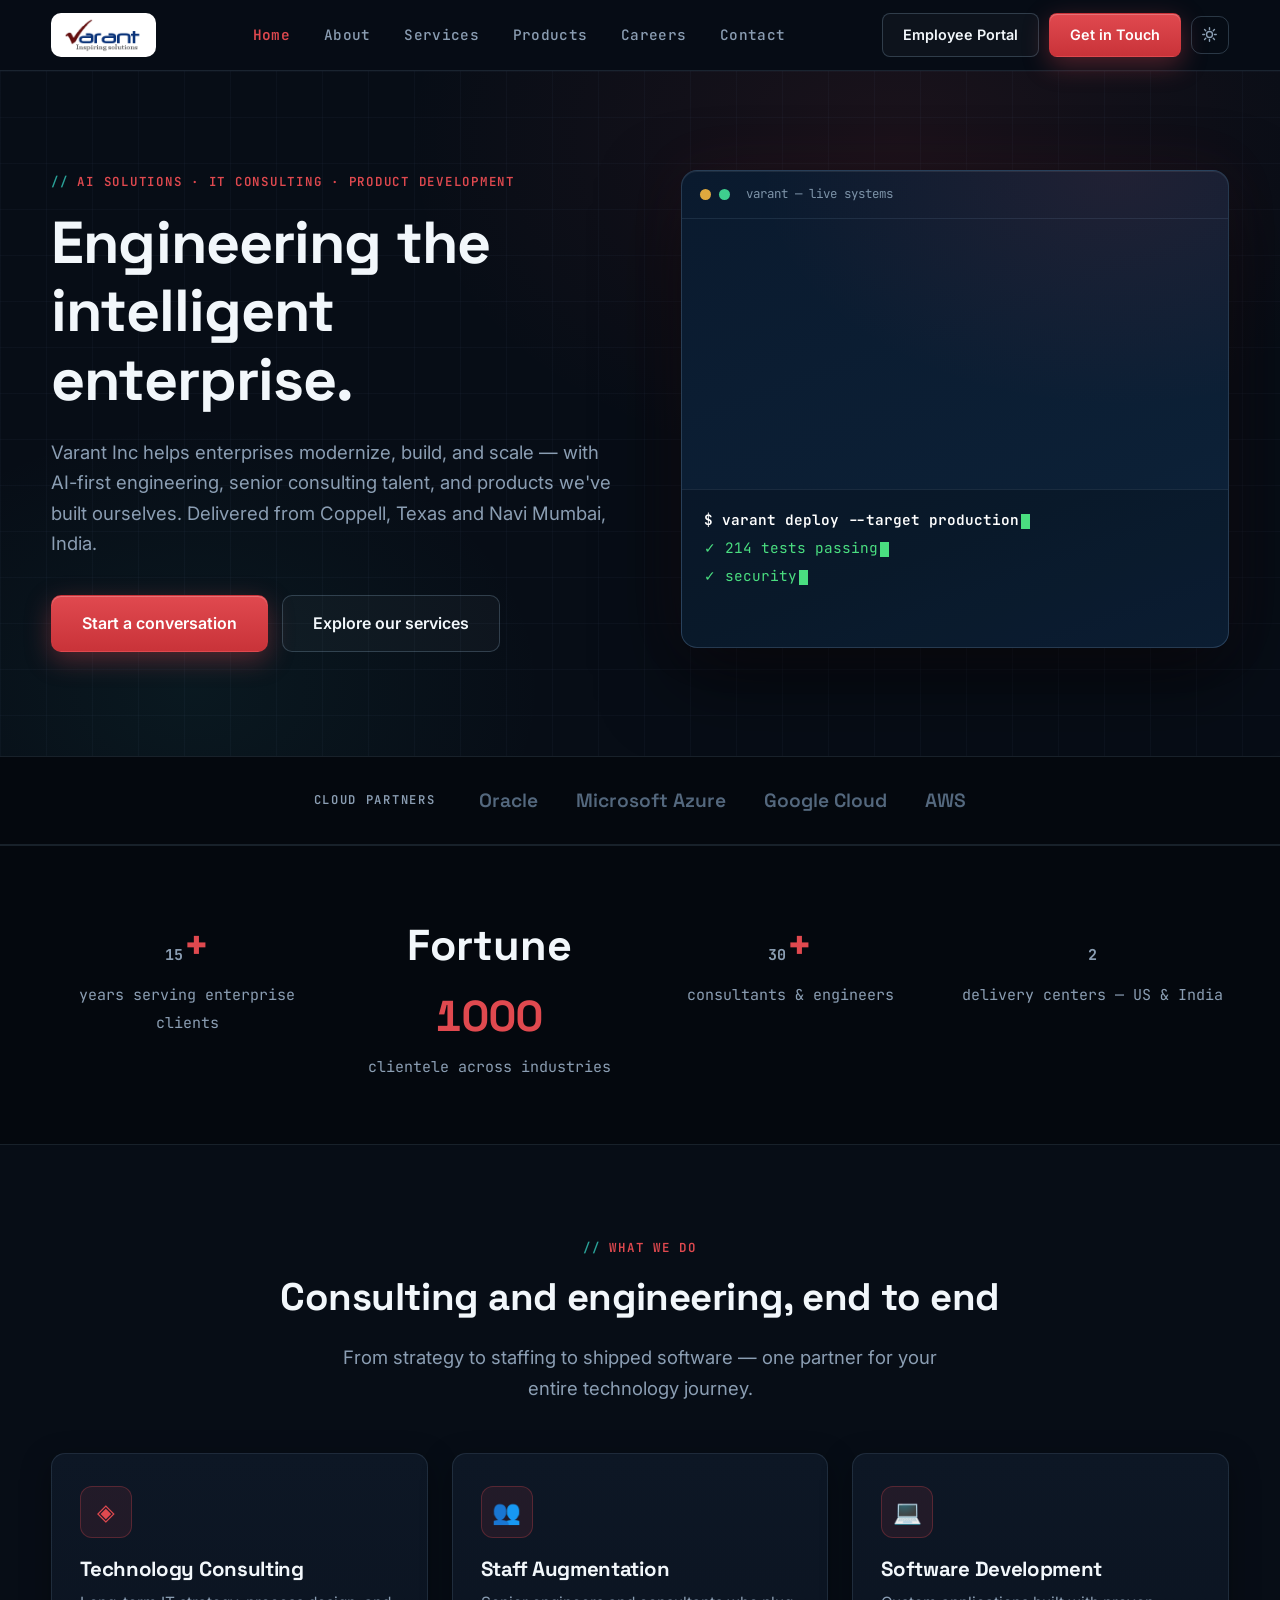
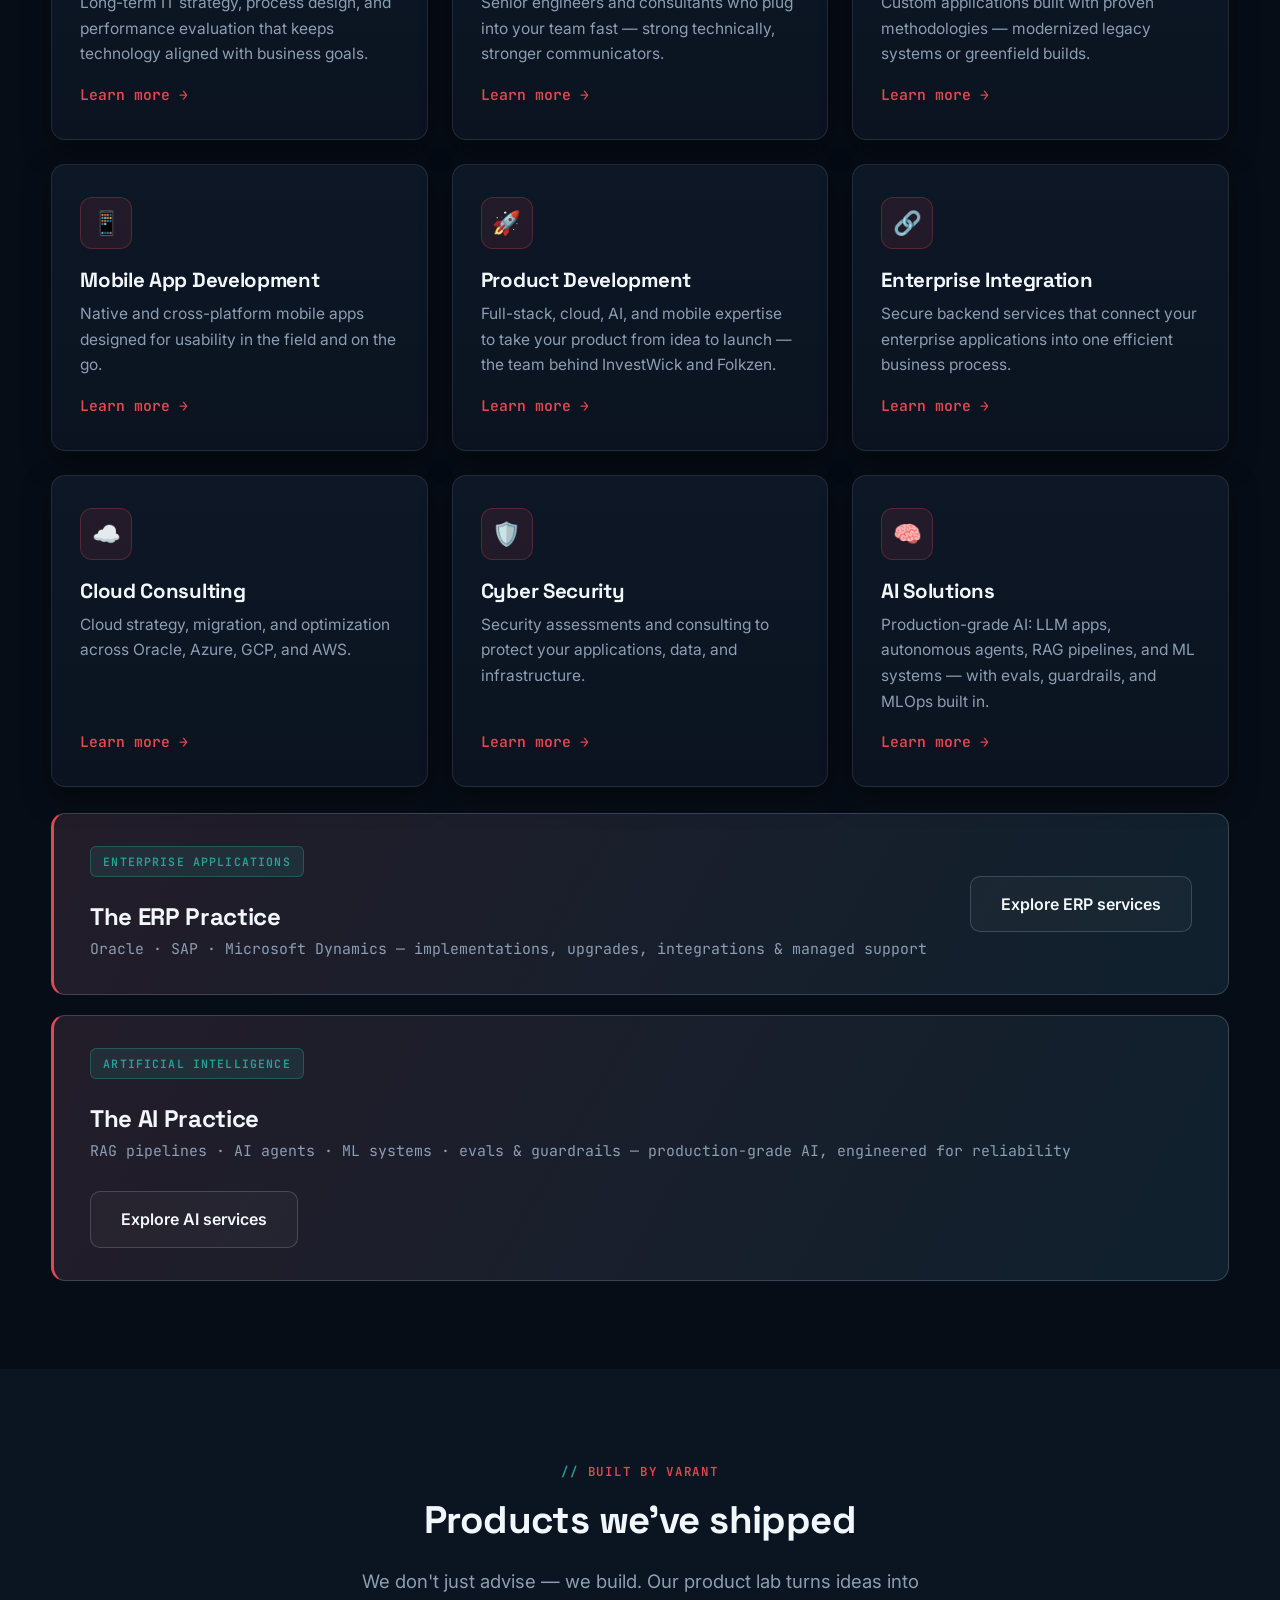
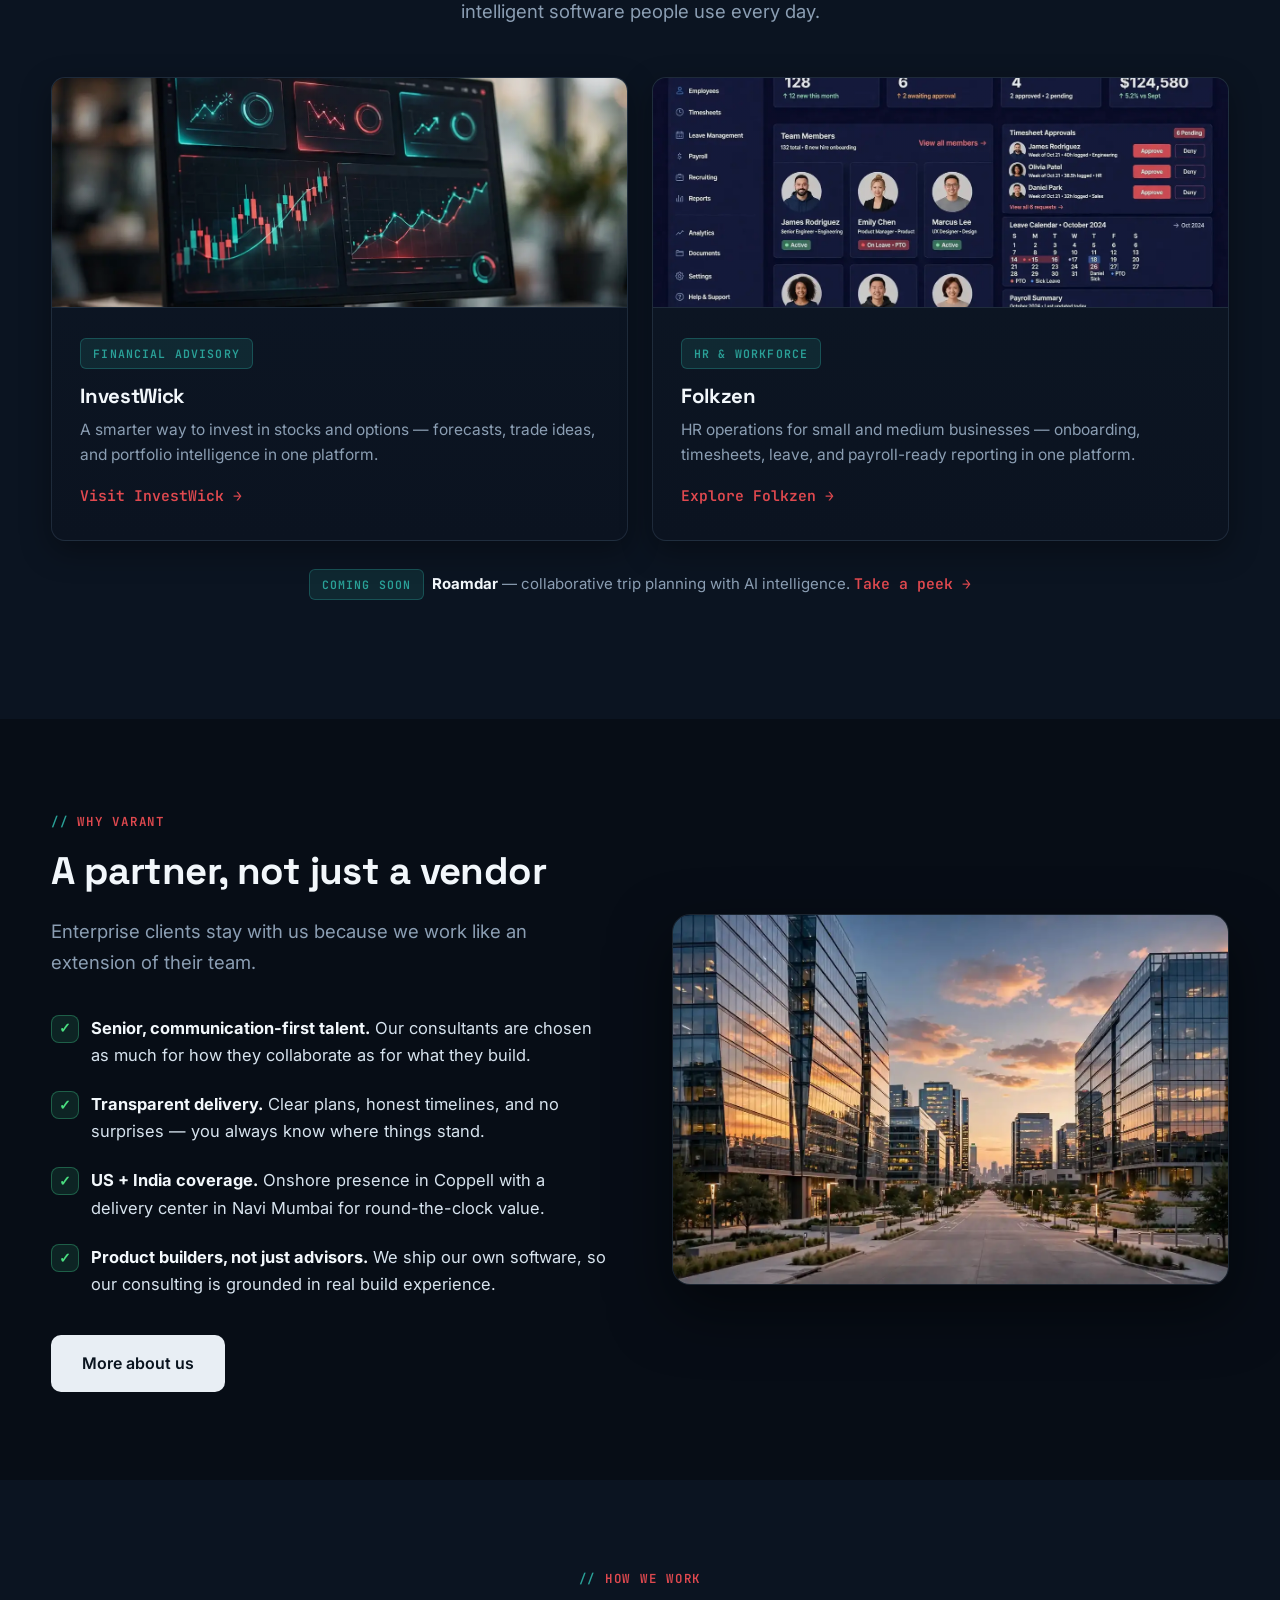
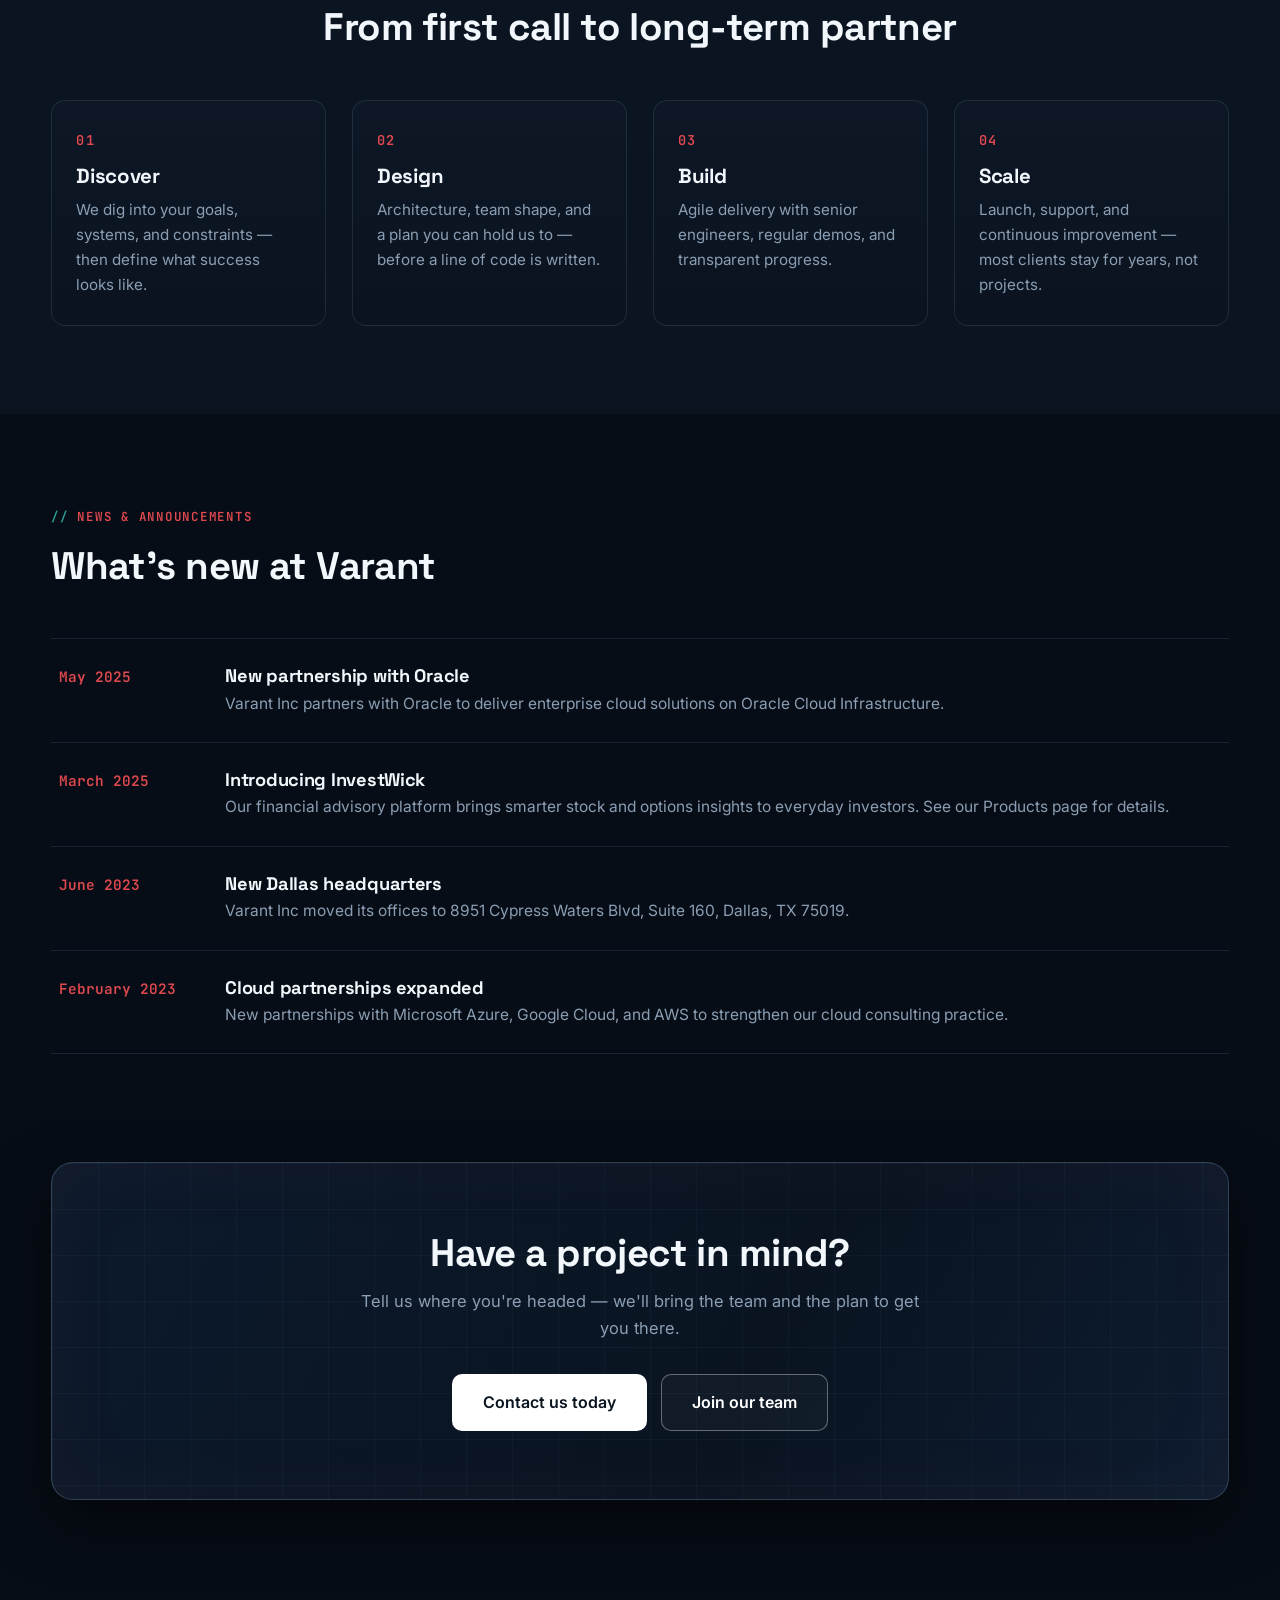
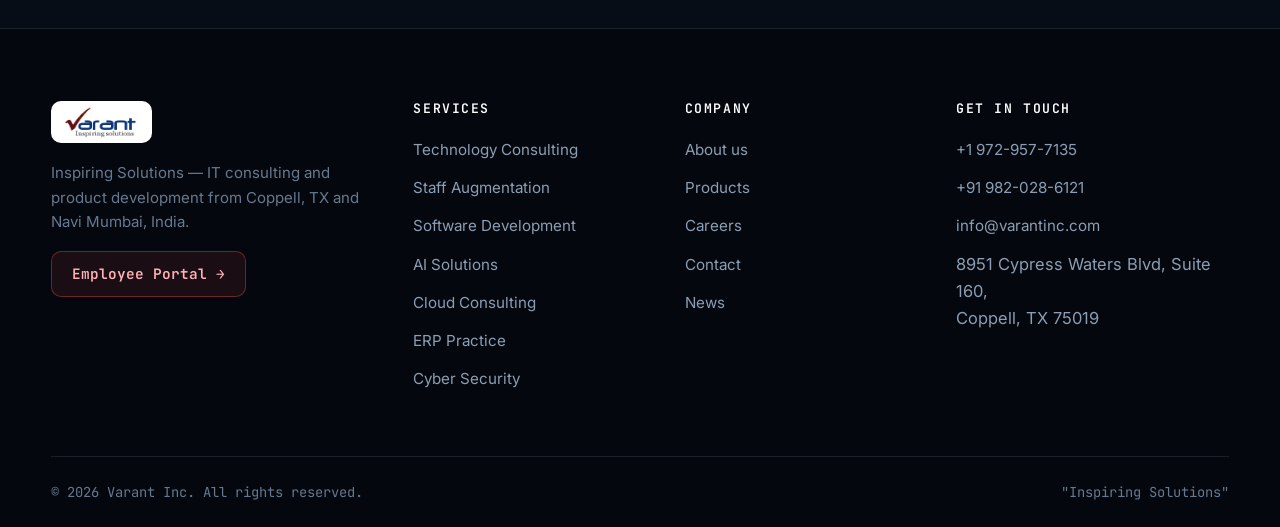
==== commit 40777756: "Folkzen rename, contact prefill with source context, light/dark theme selector" ====
--- a/index.html
+++ b/index.html
@@ -10,6 +10,7 @@
   <link rel="preconnect" href="https://fonts.gstatic.com" crossorigin />
   <link href="https://fonts.googleapis.com/css2?family=Space+Grotesk:wght@500;600;700&family=Inter:wght@400;500;600;700&family=JetBrains+Mono:wght@400;500;600&display=swap" rel="stylesheet" />
   <link rel="stylesheet" href="/assets/css/style.css" />
+<script>try{if(localStorage.getItem("varant-theme")==="light")document.documentElement.setAttribute("data-theme","light");}catch(e){}</script>
 </head>
 <body>
   <header class="site-header">
@@ -27,6 +28,10 @@
         <a class="btn btn-outline btn-sm" href="https://hr.varantinc.com" target="_blank" rel="noopener">Employee Portal</a>
         <a class="btn btn-primary btn-sm" href="/contact.html">Get in Touch</a>
         <a class="btn btn-outline btn-sm btn-portal-m" href="https://hr.varantinc.com" target="_blank" rel="noopener">Employee Portal</a>
+        <button class="theme-toggle" id="theme-toggle" aria-label="Toggle light / dark theme" title="Toggle theme">
+          <svg class="icon-sun" viewBox="0 0 24 24" fill="none" stroke="currentColor" stroke-width="2" stroke-linecap="round"><circle cx="12" cy="12" r="4.2"/><path d="M12 2.5v2.4M12 19.1v2.4M2.5 12h2.4M19.1 12h2.4M5 5l1.7 1.7M17.3 17.3L19 19M19 5l-1.7 1.7M6.7 17.3L5 19"/></svg>
+          <svg class="icon-moon" viewBox="0 0 24 24" fill="none" stroke="currentColor" stroke-width="2" stroke-linecap="round" stroke-linejoin="round" style="display:none"><path d="M20 13.2A8.2 8.2 0 0 1 10.8 4 8.2 8.2 0 1 0 20 13.2z"/></svg>
+        </button>
         <button class="nav-toggle" aria-label="Open menu"><span></span><span></span><span></span></button>
       </div>
     </div>
@@ -88,7 +93,7 @@
           <article class="card reveal"><div class="card-icon">👥</div><h3>Staff Augmentation</h3><p>Senior engineers and consultants who plug into your team fast — strong technically, stronger communicators.</p><a class="card-link" href="/services.html#staff-augmentation">Learn more</a></article>
           <article class="card reveal"><div class="card-icon">💻</div><h3>Software Development</h3><p>Custom applications built with proven methodologies — modernized legacy systems or greenfield builds.</p><a class="card-link" href="/services.html#software-development">Learn more</a></article>
           <article class="card reveal"><div class="card-icon">📱</div><h3>Mobile App Development</h3><p>Native and cross-platform mobile apps designed for usability in the field and on the go.</p><a class="card-link" href="/services.html#mobile-apps">Learn more</a></article>
-          <article class="card reveal"><div class="card-icon">🚀</div><h3>Product Development</h3><p>Full-stack, cloud, AI, and mobile expertise to take your product from idea to launch — the team behind InvestWick and Staffline.</p><a class="card-link" href="/services.html#product-development">Learn more</a></article>
+          <article class="card reveal"><div class="card-icon">🚀</div><h3>Product Development</h3><p>Full-stack, cloud, AI, and mobile expertise to take your product from idea to launch — the team behind InvestWick and Folkzen.</p><a class="card-link" href="/services.html#product-development">Learn more</a></article>
           <article class="card reveal"><div class="card-icon">🔗</div><h3>Enterprise Integration</h3><p>Secure backend services that connect your enterprise applications into one efficient business process.</p><a class="card-link" href="/services.html#enterprise-integration">Learn more</a></article>
           <article class="card reveal"><div class="card-icon">☁️</div><h3>Cloud Consulting</h3><p>Cloud strategy, migration, and optimization across Oracle, Azure, GCP, and AWS.</p><a class="card-link" href="/services.html#cloud-consulting">Learn more</a></article>
           <article class="card reveal"><div class="card-icon">🛡️</div><h3>Cyber Security</h3><p>Security assessments and consulting to protect your applications, data, and infrastructure.</p><a class="card-link" href="/services.html#cyber-security">Learn more</a></article>
@@ -132,12 +137,12 @@
             </div>
           </article>
           <article class="card product-card reveal">
-            <div class="pc-media"><img src="/assets/img/staffline-dashboard.webp" alt="Staffline HR operations dashboard" /></div>
+            <div class="pc-media"><img src="/assets/img/folkzen-dashboard.webp" alt="Folkzen HR operations dashboard" /></div>
             <div class="pc-body">
               <span class="tag">HR & Workforce</span>
-              <h3>Staffline</h3>
+              <h3>Folkzen</h3>
               <p>HR operations for small and medium businesses — onboarding, timesheets, leave, and payroll-ready reporting in one platform.</p>
-              <a class="card-link" href="/products.html#staffline">Explore Staffline</a>
+              <a class="card-link" href="/products.html#folkzen">Explore Folkzen</a>
             </div>
           </article>
         </div>
--- a/assets/css/style.css
+++ b/assets/css/style.css
@@ -29,6 +29,55 @@
   --font-mono: "JetBrains Mono", ui-monospace, "SF Mono", Menlo, Consolas, monospace;
 }
 
+/* ---------- Light theme (opt-in via [data-theme="light"]; dark is default) ---------- */
+[data-theme="light"] {
+  --bg: #f4f7fb;
+  --bg-soft: #e9eff6;
+  --bg-card: #ffffff;
+  --bg-deep: #dfe7f1;
+  --bg-tint: #e4ecf5;
+  --line: rgba(13, 43, 69, 0.12);
+  --line-strong: rgba(13, 43, 69, 0.24);
+  --ink: #20334a;
+  --muted: #5a7186;
+  --heading: #0e1e30;
+  --red: #d43a41;
+  --red-dark: #b03339;
+  --red-glow: rgba(212, 58, 65, 0.22);
+  --teal: #1d8a80;
+  --teal-dim: rgba(29, 138, 128, 0.12);
+  --green: #189a5c;
+  --shadow: 0 10px 30px rgba(13, 43, 69, 0.08);
+  --shadow-lg: 0 24px 60px rgba(13, 43, 69, 0.14);
+}
+[data-theme="light"] .card { background: var(--bg-card); }
+[data-theme="light"] .site-footer { background: #0b1524; }
+[data-theme="light"] .trust-logos span { color: #93a8bd; }
+[data-theme="light"] .trust-logos span:hover { color: #33475c; }
+[data-theme="light"] .btn-dark { background: #0e1e30; color: #fff; }
+[data-theme="light"] .site-header { background: rgba(244, 247, 251, 0.88); }
+[data-theme="light"] .main-nav a { color: var(--muted); }
+[data-theme="light"] .main-nav a:hover { color: var(--heading); }
+[data-theme="light"] .main-nav a.active { color: var(--red); }
+[data-theme="light"] .main-nav a:hover { background: rgba(13, 43, 69, 0.06); }
+[data-theme="light"] .hero {
+  background:
+    linear-gradient(rgba(13, 43, 69, 0.05) 1px, transparent 1px),
+    linear-gradient(90deg, rgba(13, 43, 69, 0.05) 1px, transparent 1px),
+    radial-gradient(70% 90% at 70% 10%, rgba(212, 58, 65, 0.07) 0%, transparent 55%),
+    radial-gradient(50% 70% at 15% 90%, rgba(29, 138, 128, 0.07) 0%, transparent 55%),
+    var(--bg);
+}
+
+/* ---------- Theme toggle ---------- */
+.theme-toggle {
+  background: transparent; border: 1px solid var(--line-strong); border-radius: 10px;
+  width: 38px; height: 38px; display: inline-flex; align-items: center; justify-content: center;
+  cursor: pointer; color: var(--muted); padding: 0; flex: 0 0 auto;
+}
+.theme-toggle:hover { color: var(--heading); border-color: var(--red); }
+.theme-toggle svg { width: 17px; height: 17px; display: block; }
+
 * { box-sizing: border-box; margin: 0; padding: 0; }
 html { scroll-behavior: smooth; }
 body {
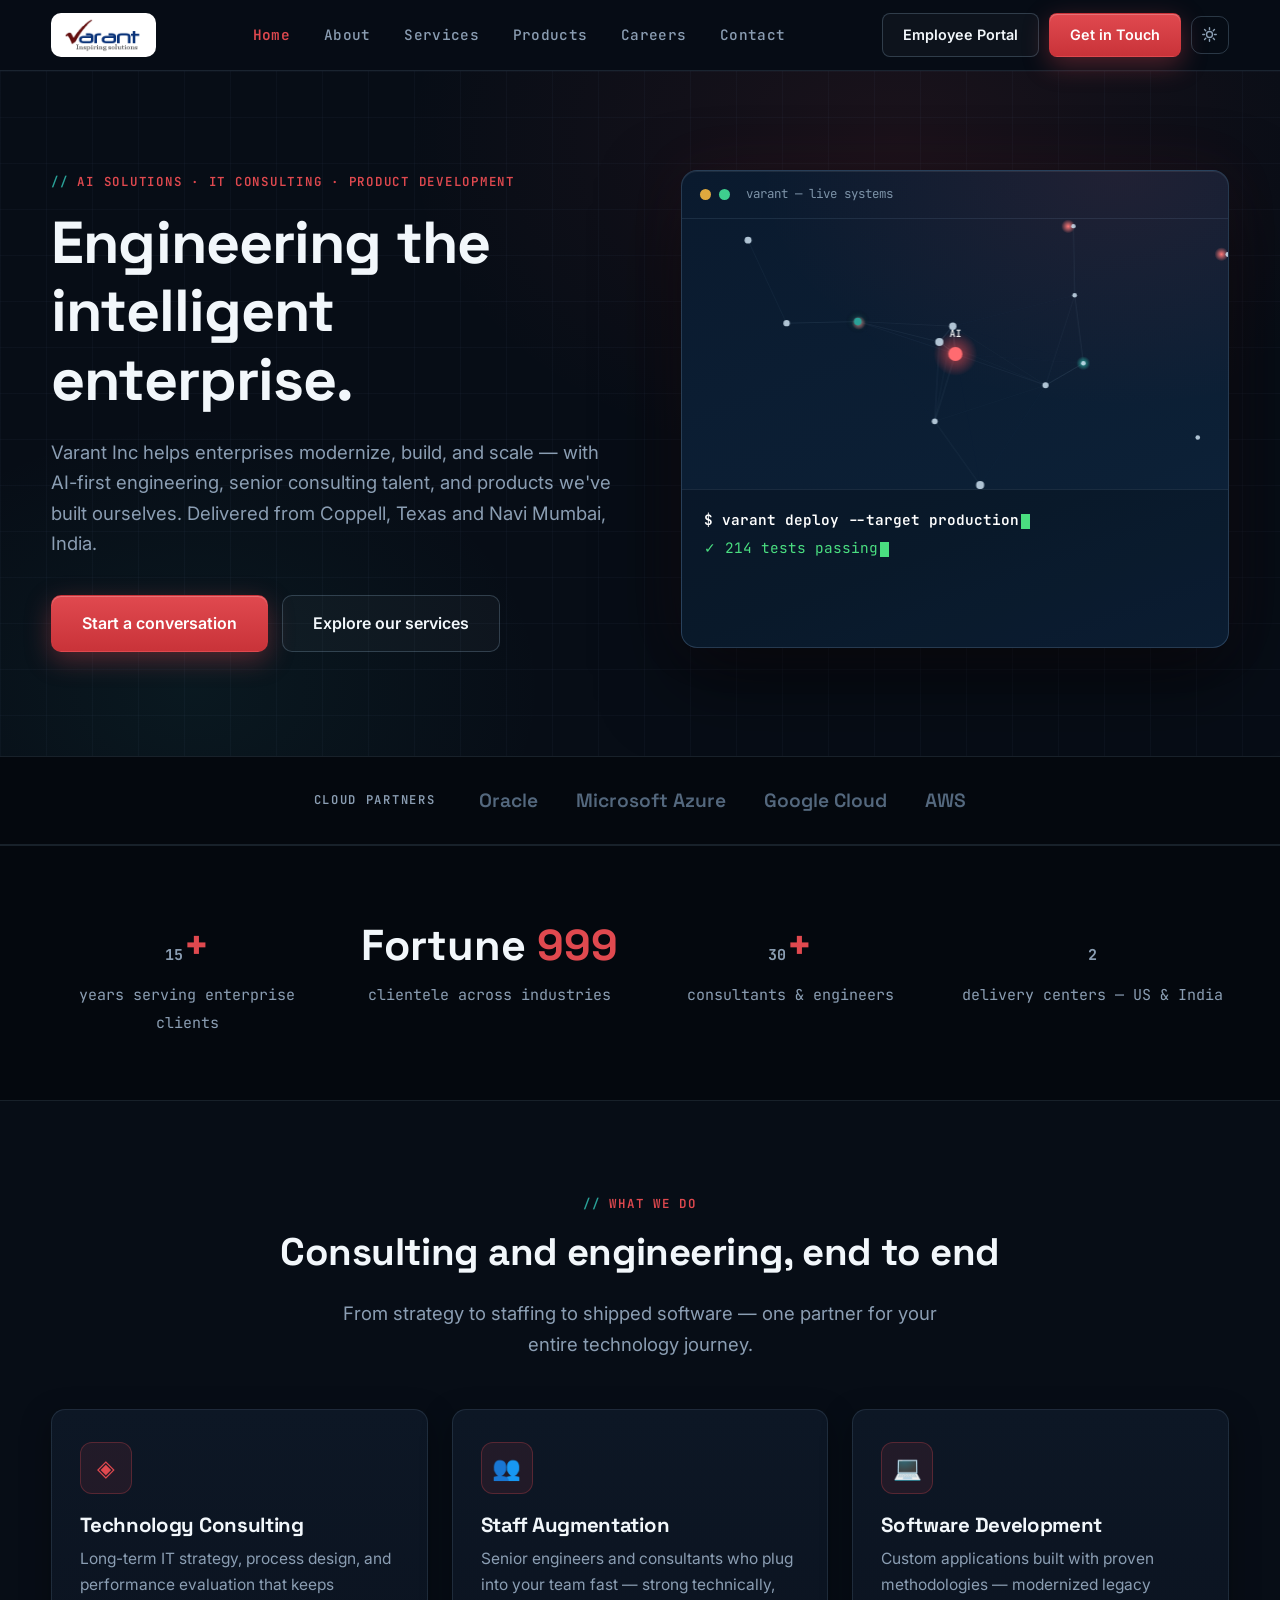
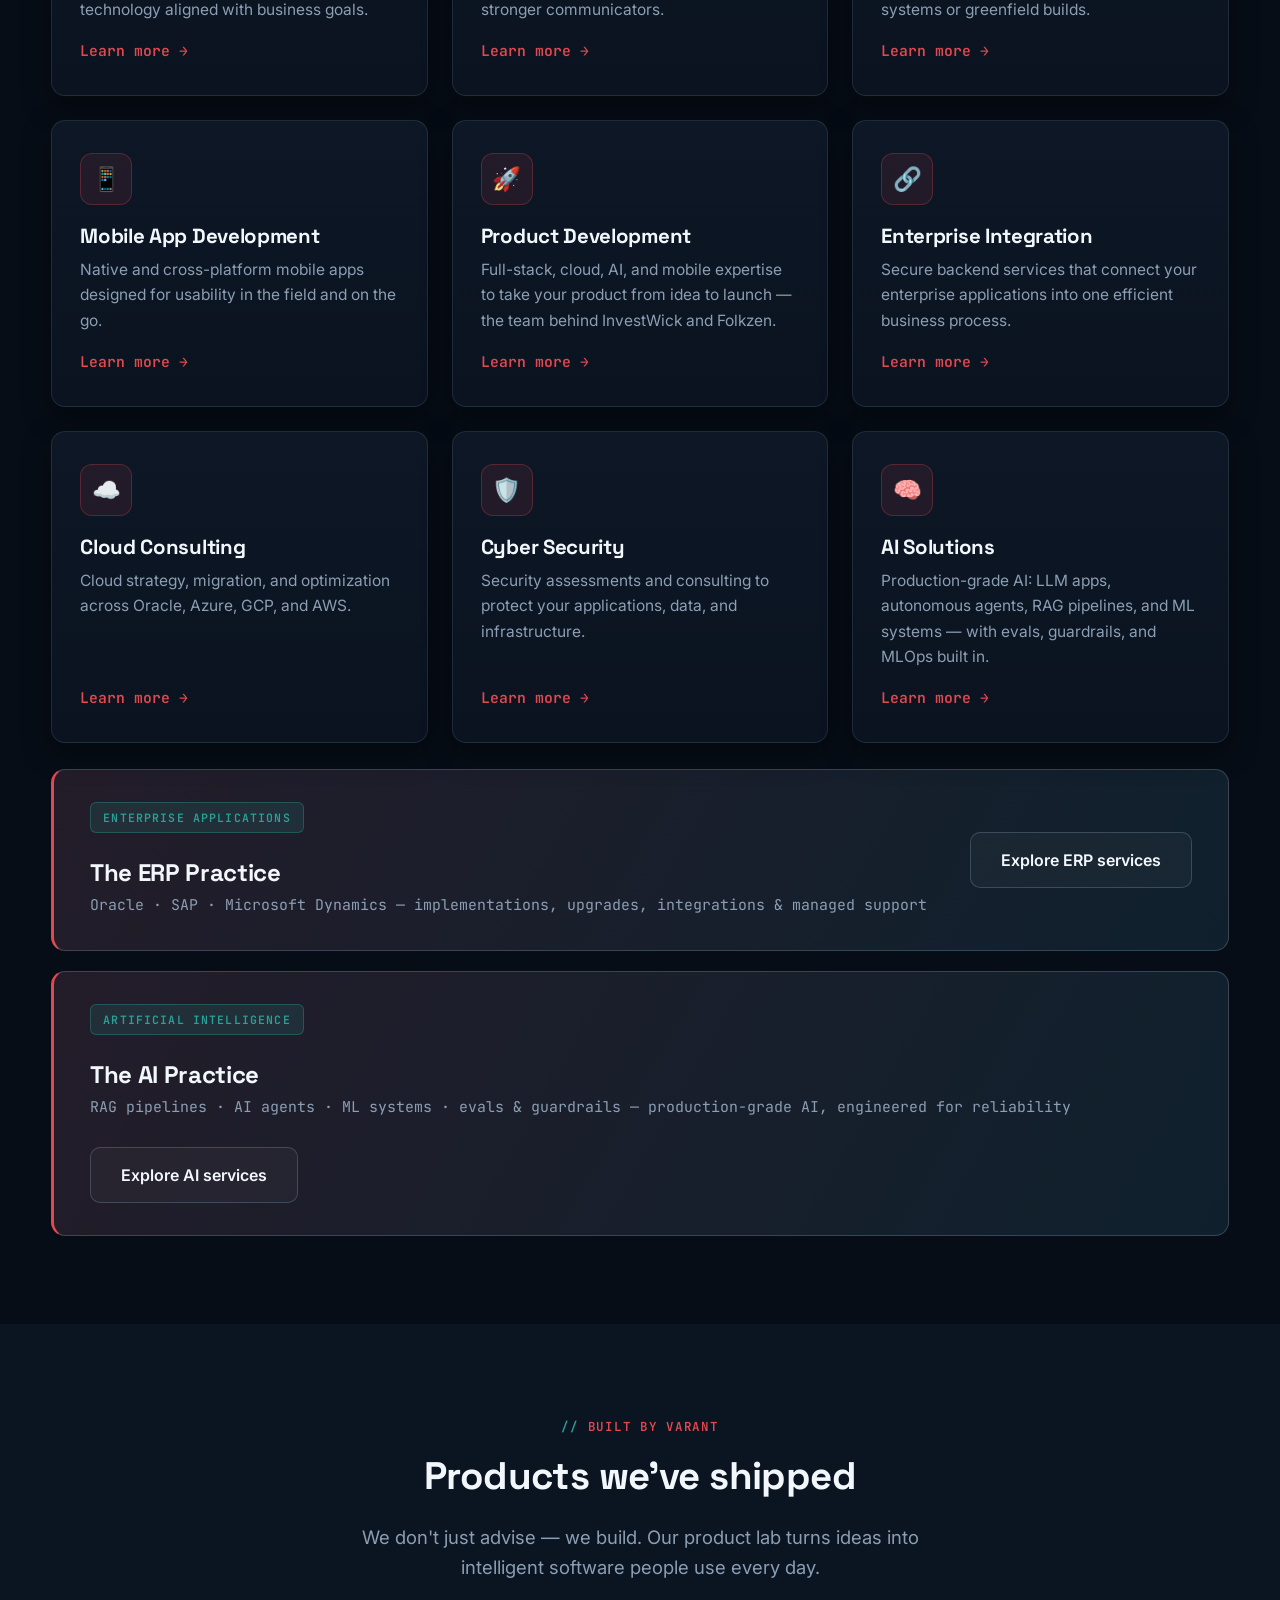
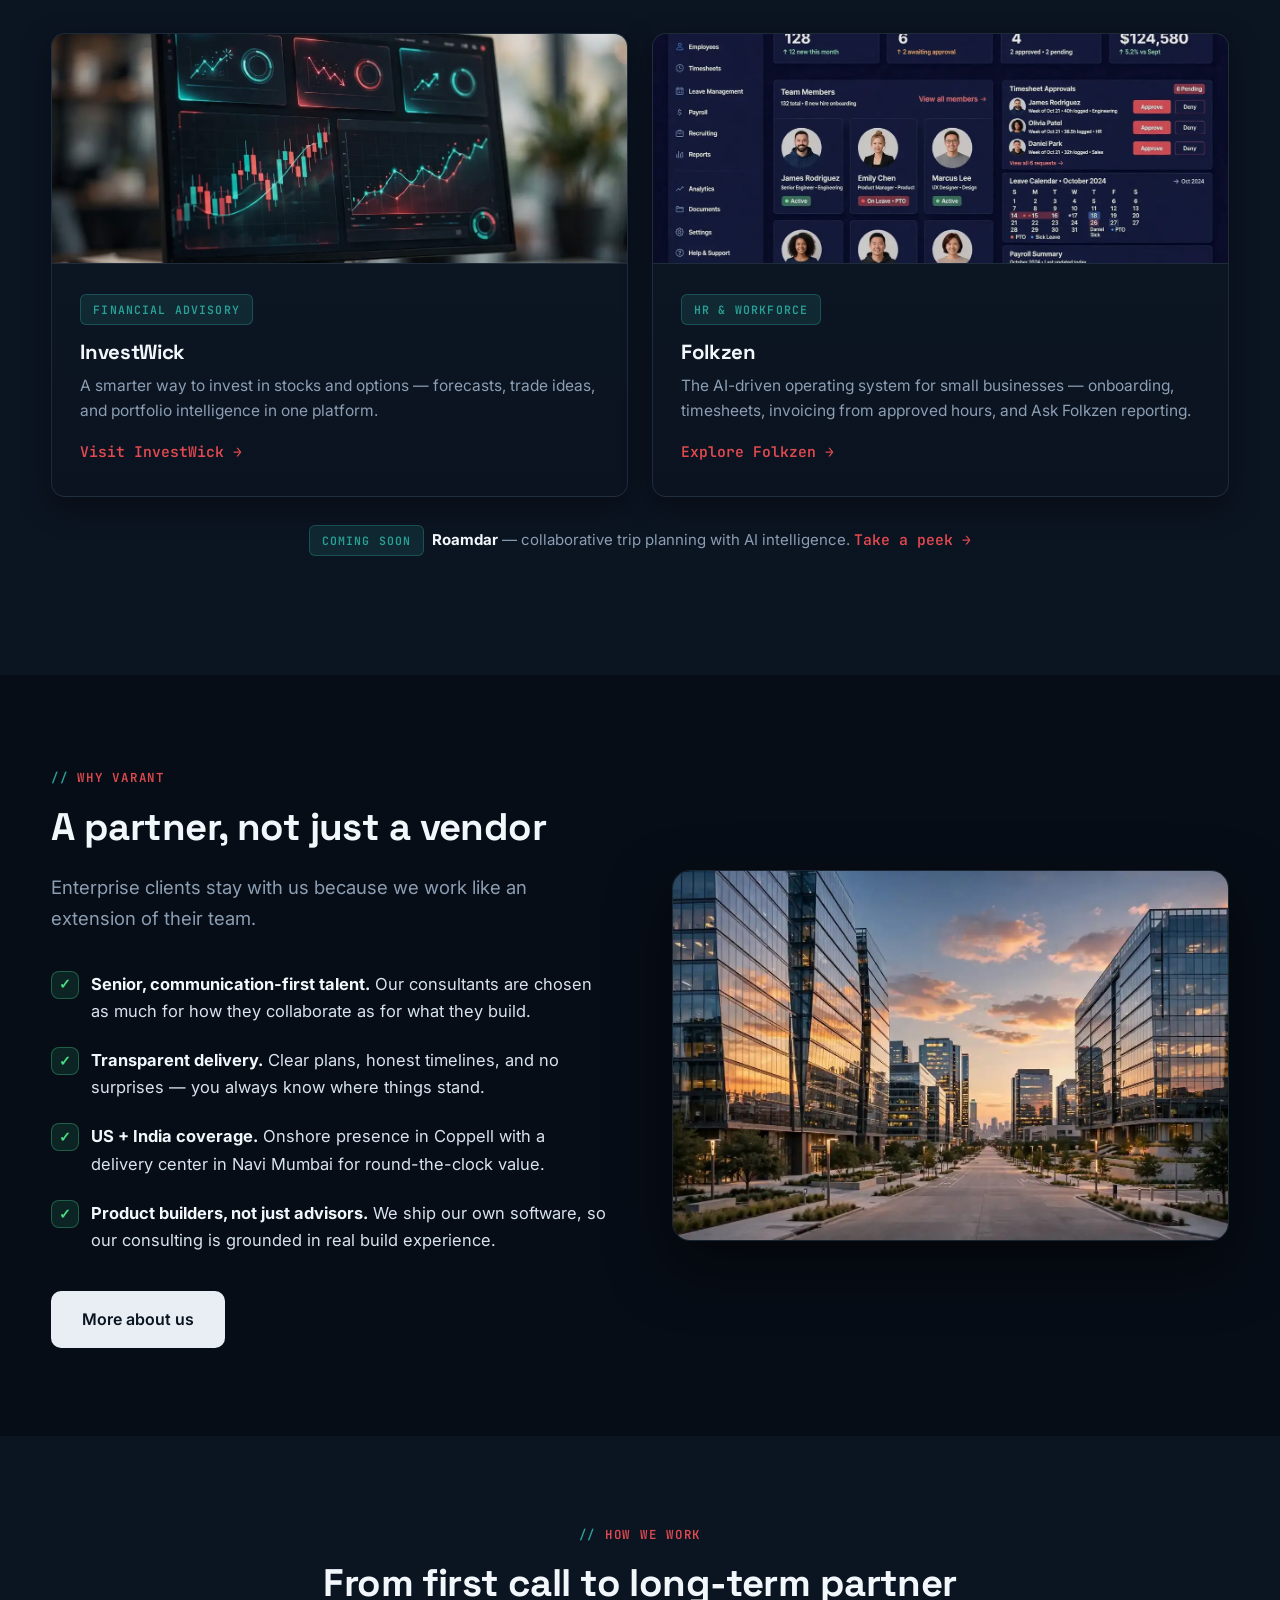
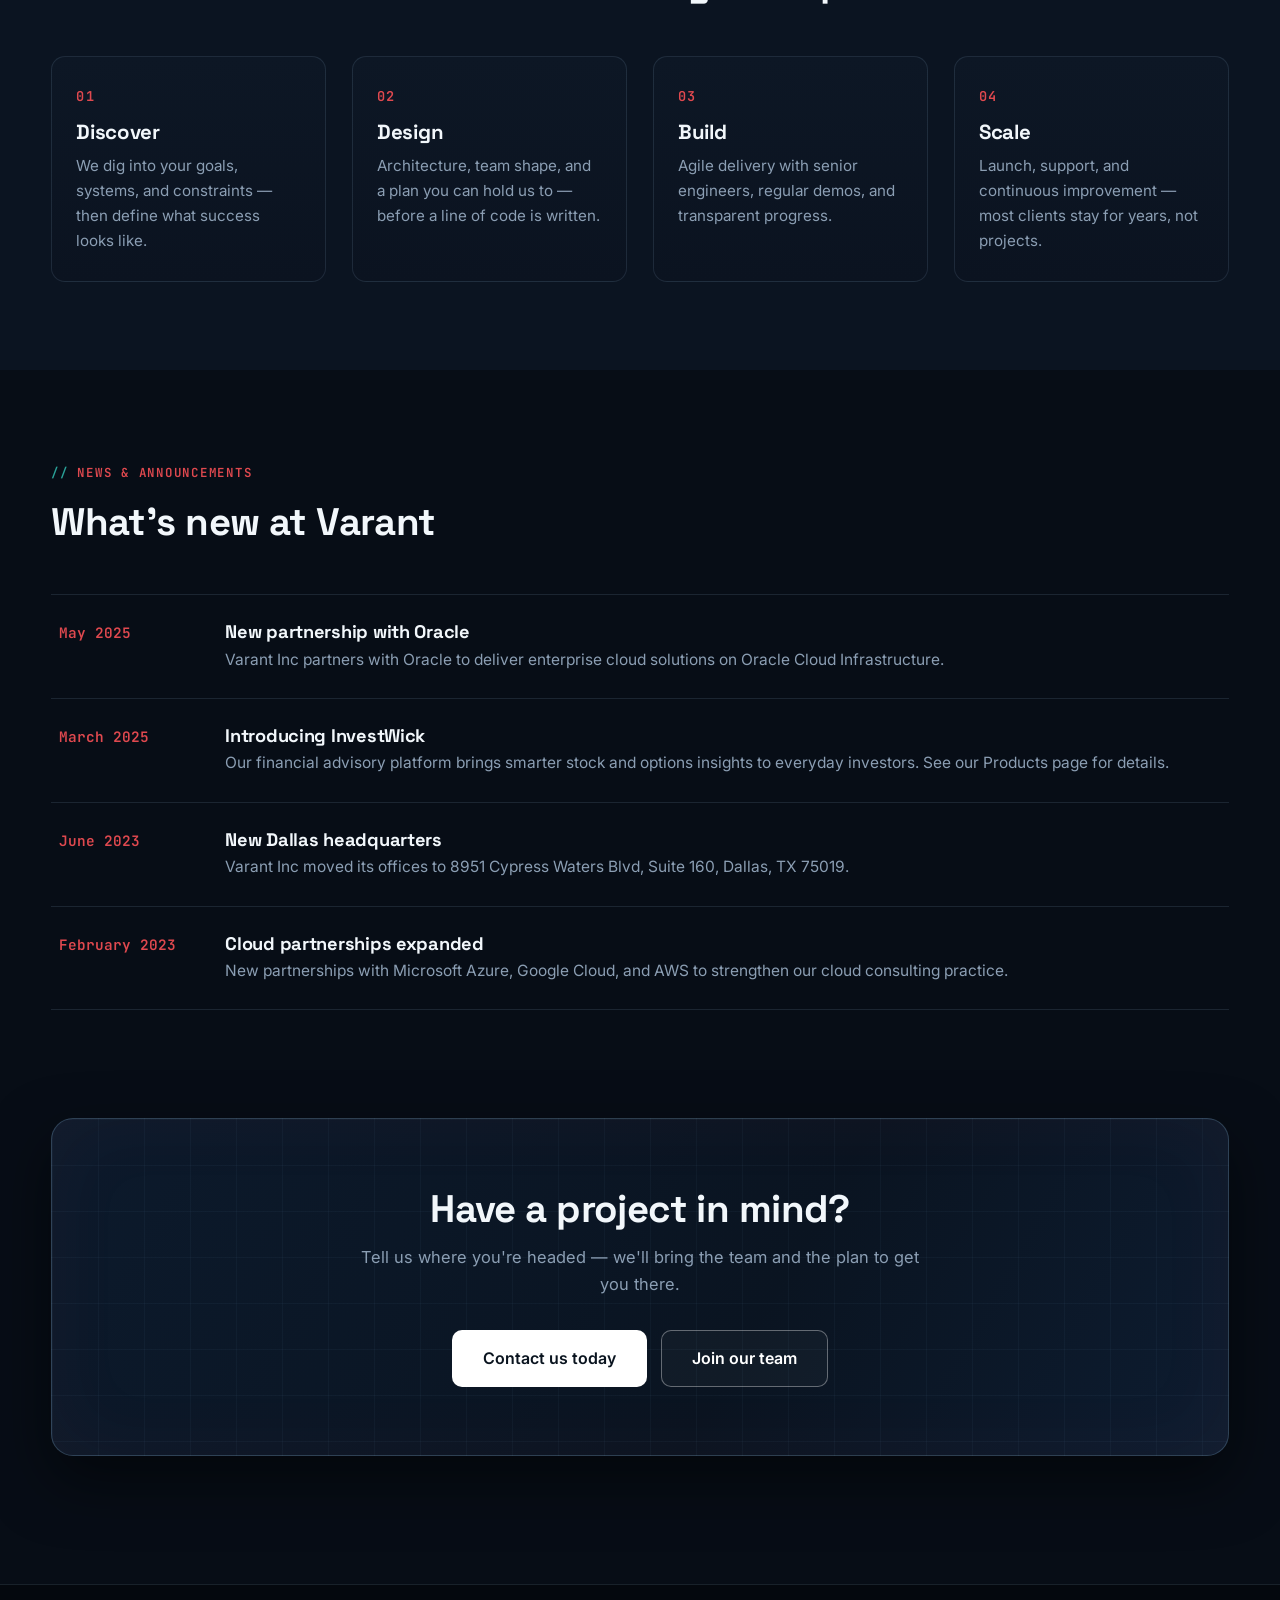
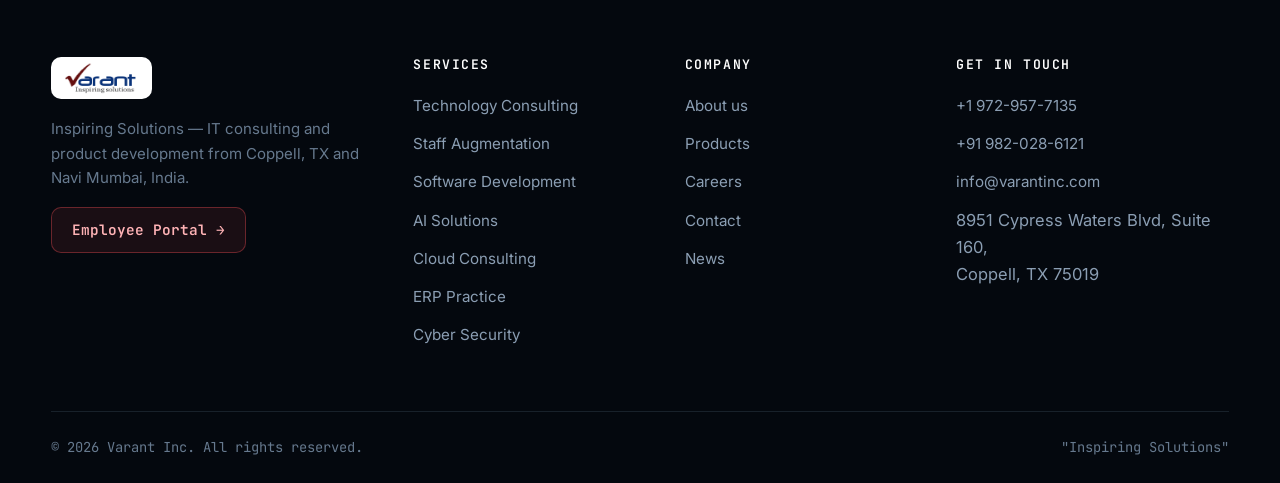
==== commit 01702570: "Content refresh: timeline order + founding milestone, Folkzen differentiators, contextual CTAs, coll" ====
--- a/index.html
+++ b/index.html
@@ -141,8 +141,8 @@
             <div class="pc-body">
               <span class="tag">HR & Workforce</span>
               <h3>Folkzen</h3>
-              <p>HR operations for small and medium businesses — onboarding, timesheets, leave, and payroll-ready reporting in one platform.</p>
-              <a class="card-link" href="/products.html#folkzen">Explore Folkzen</a>
+              <p>The AI-driven operating system for small businesses — onboarding, timesheets, invoicing from approved hours, and Ask Folkzen reporting.</p>
+              <a class="card-link" href="https://folkzen.com" target="_blank" rel="noopener">Explore Folkzen</a>
             </div>
           </article>
         </div>
--- a/assets/css/style.css
+++ b/assets/css/style.css
@@ -501,3 +501,52 @@
   .terminal { font-size: 0.8rem; min-height: 140px; }
 }
 .header-actions .btn-portal-m { display: none; }
+
+/* --- Collapsible cards (services deep-dives) --- */
+details.collapsible { cursor: default; }
+details.collapsible summary {
+  cursor: pointer;
+  list-style: none;
+  display: flex;
+  align-items: center;
+  gap: 12px;
+  flex-wrap: wrap;
+}
+details.collapsible summary::-webkit-details-marker { display: none; }
+details.collapsible summary h3 { margin: 0; flex: 1; min-width: 0; }
+details.collapsible .collapse-icon {
+  width: 28px; height: 28px; flex: none;
+  border: 1px solid var(--line-strong); border-radius: 50%;
+  position: relative; transition: transform .25s ease, border-color .25s ease;
+}
+details.collapsible .collapse-icon::before,
+details.collapsible .collapse-icon::after {
+  content: ""; position: absolute; background: var(--muted);
+  top: 50%; left: 50%; transform: translate(-50%, -50%);
+  transition: background .25s ease;
+}
+details.collapsible .collapse-icon::before { width: 12px; height: 2px; }
+details.collapsible .collapse-icon::after { width: 2px; height: 12px; }
+details.collapsible[open] .collapse-icon { transform: rotate(135deg); border-color: var(--red); }
+details.collapsible[open] .collapse-icon::before,
+details.collapsible[open] .collapse-icon::after { background: var(--red); }
+details.collapsible summary:hover .collapse-icon { border-color: var(--red); }
+details.collapsible .collapsible-body { padding-top: 4px; }
+details.collapsible summary:focus-visible {
+  outline: 2px solid var(--red); outline-offset: 4px; border-radius: 8px;
+}
+
+/* --- CTA banner --- */
+.cta-banner {
+  padding: 72px 0;
+  background: var(--bg-soft);
+  border-top: 1px solid var(--line);
+}
+.cta-banner h2 { margin-bottom: 12px; }
+
+/* --- Notify form --- */
+.notify-form input[type="email"]:focus {
+  outline: 2px solid var(--red); outline-offset: 2px; border-color: var(--red);
+}
+.notify-form .notify-msg.ok { color: #3ecf8e; }
+.notify-form .notify-msg.err { color: #e5484d; }
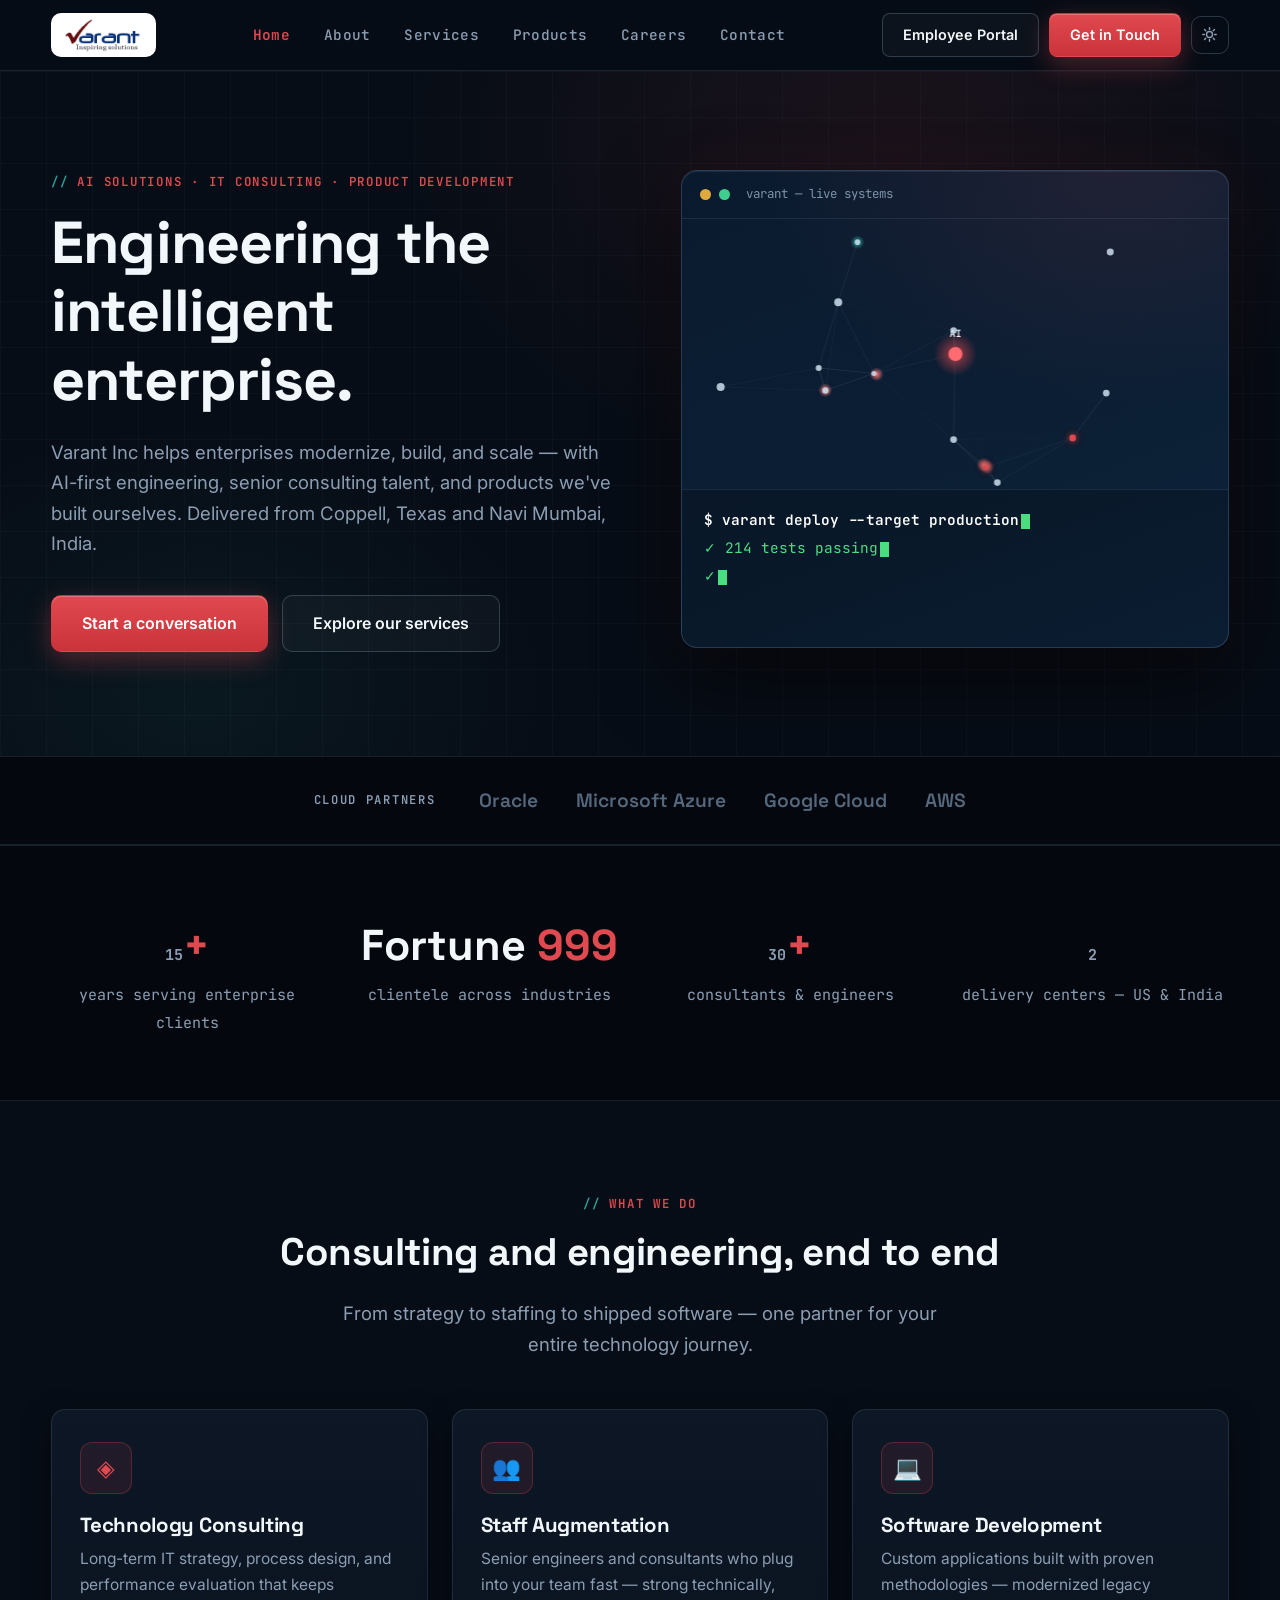
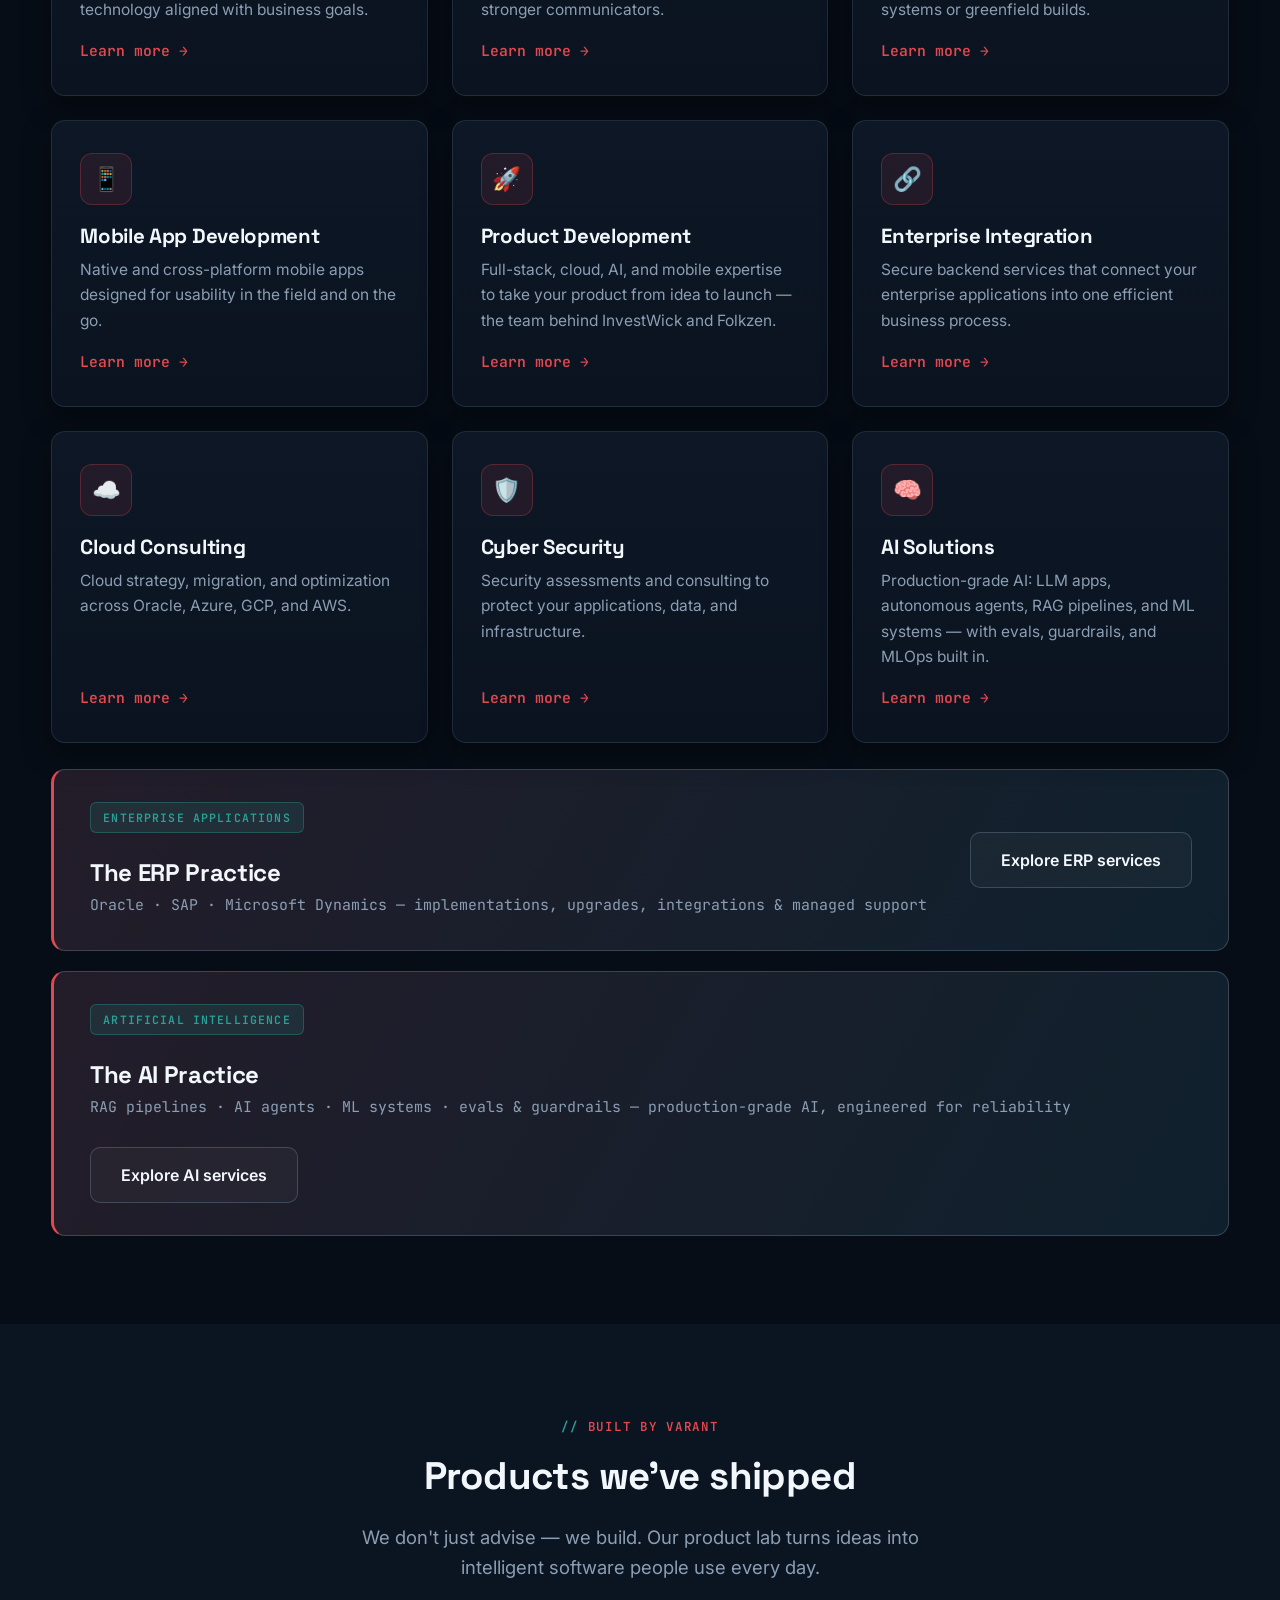
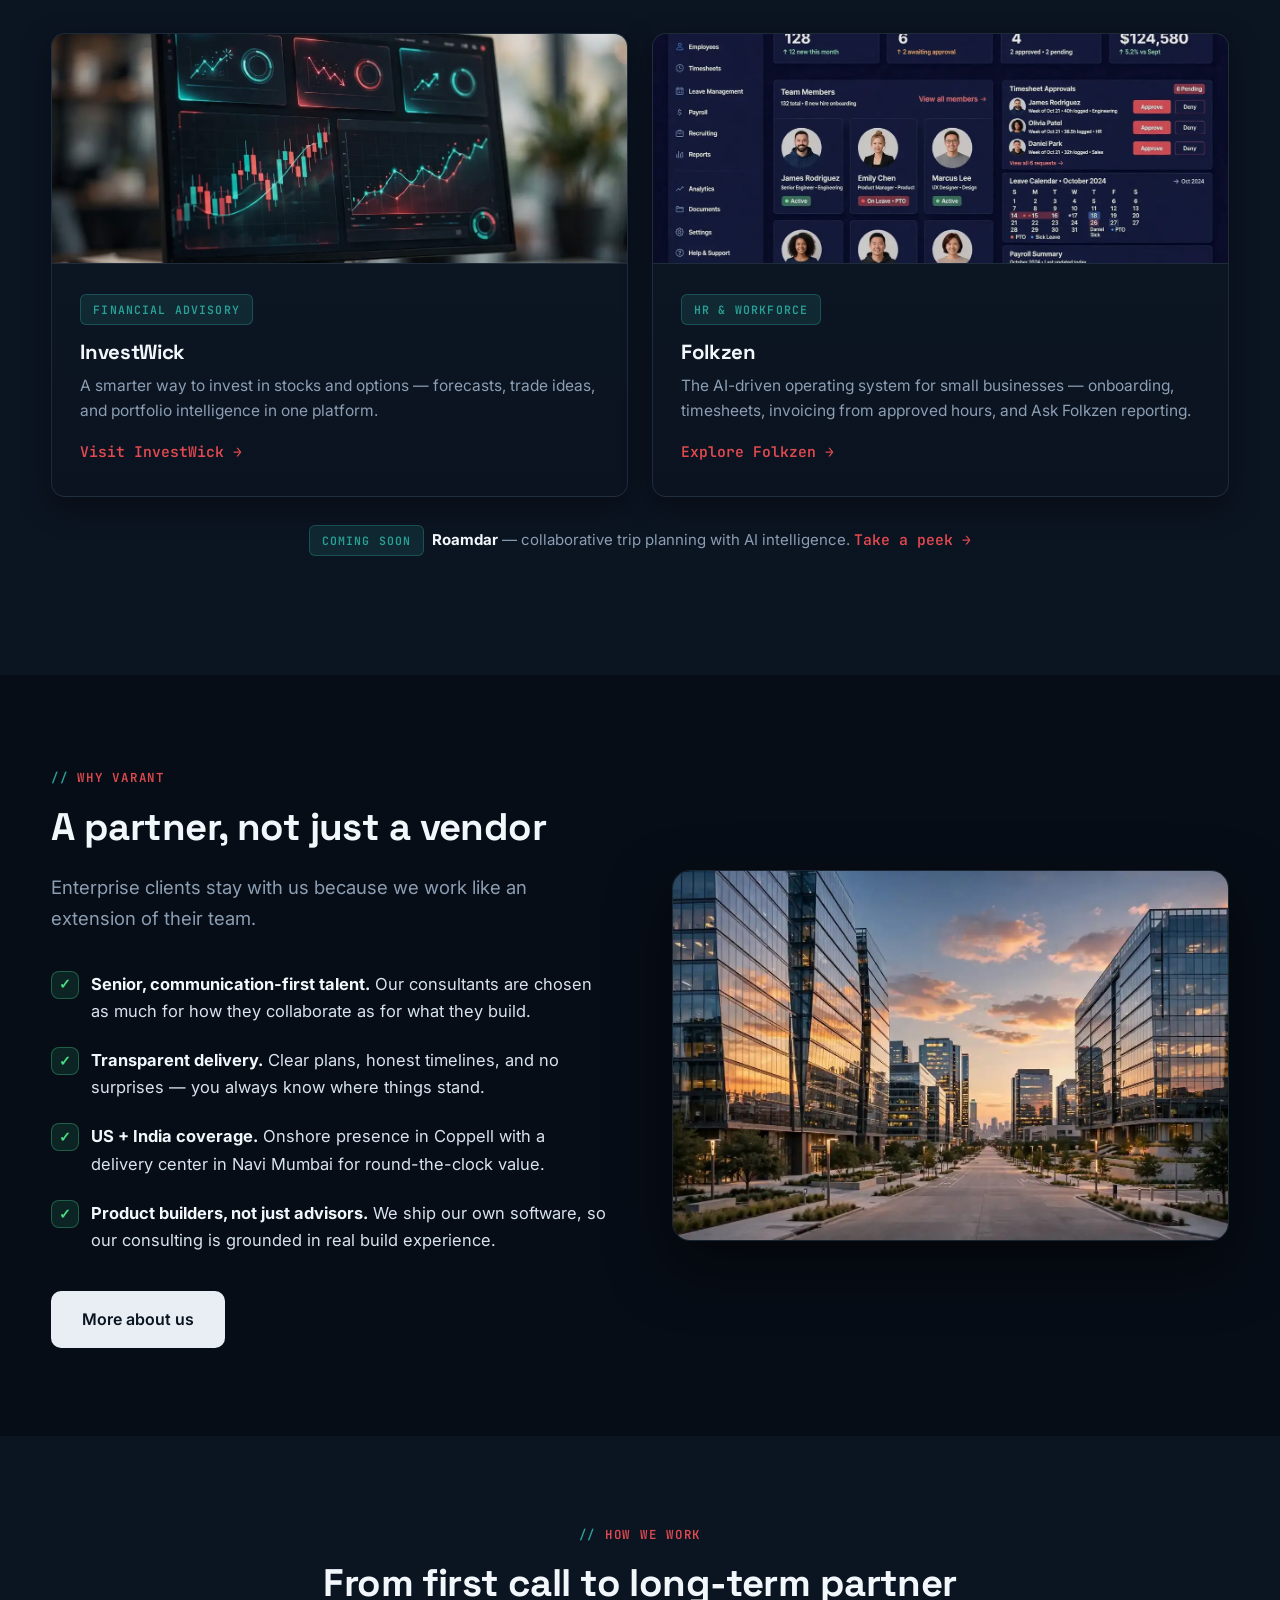
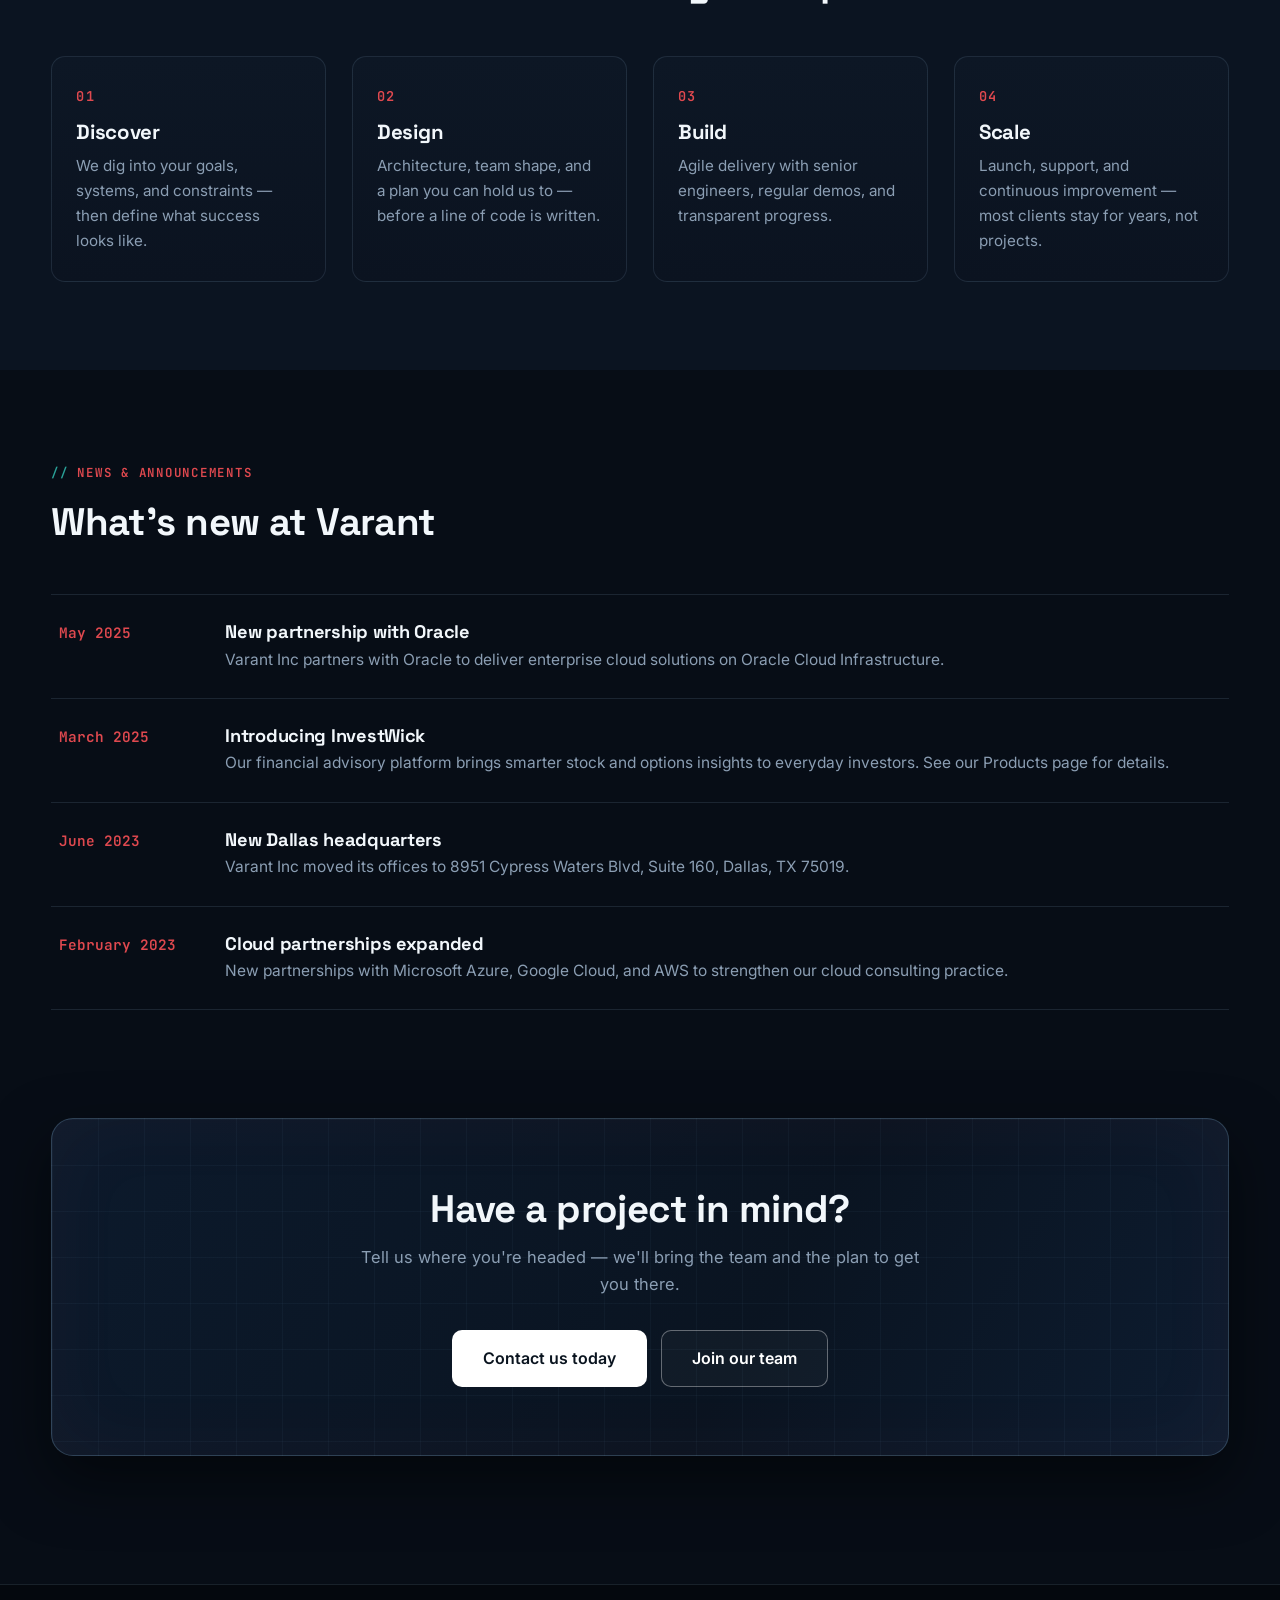
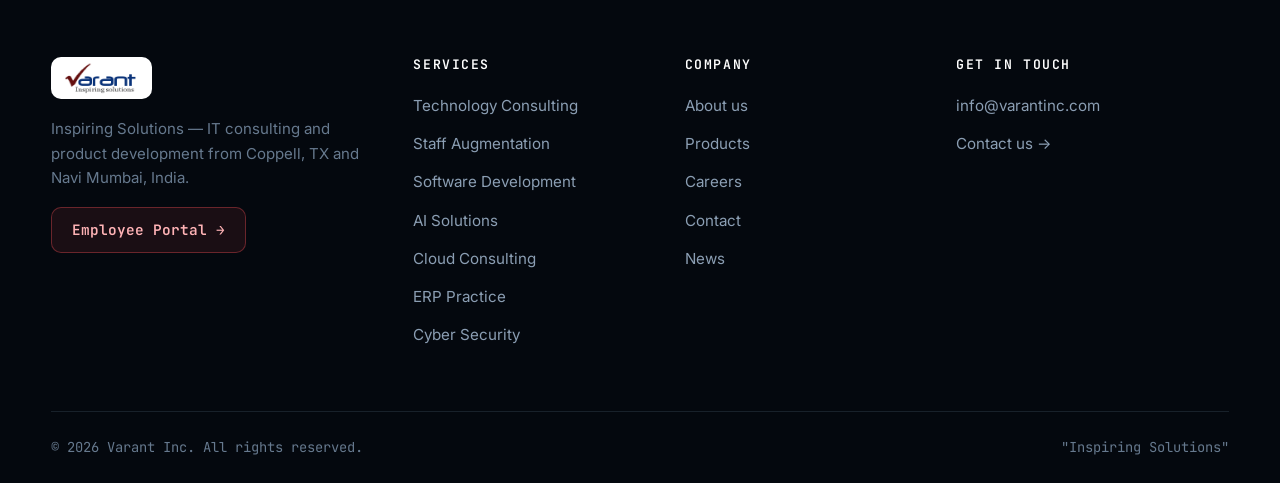
==== commit cf88ad98: "Remove phone numbers from footers and about page (spam); contact page remains the single source" ====
--- a/index.html
+++ b/index.html
@@ -250,10 +250,8 @@
         <div>
           <h4>Get in touch</h4>
           <ul class="footer-links">
-            <li><a href="tel:+19729577135">+1 972-957-7135</a></li>
-            <li><a href="tel:+919820286121">+91 982-028-6121</a></li>
             <li><a href="mailto:info@varantinc.com">info@varantinc.com</a></li>
-            <li>8951 Cypress Waters Blvd, Suite 160,<br />Coppell, TX 75019</li>
+            <li><a href="/contact.html">Contact us →</a></li>
           </ul>
         </div>
       </div>
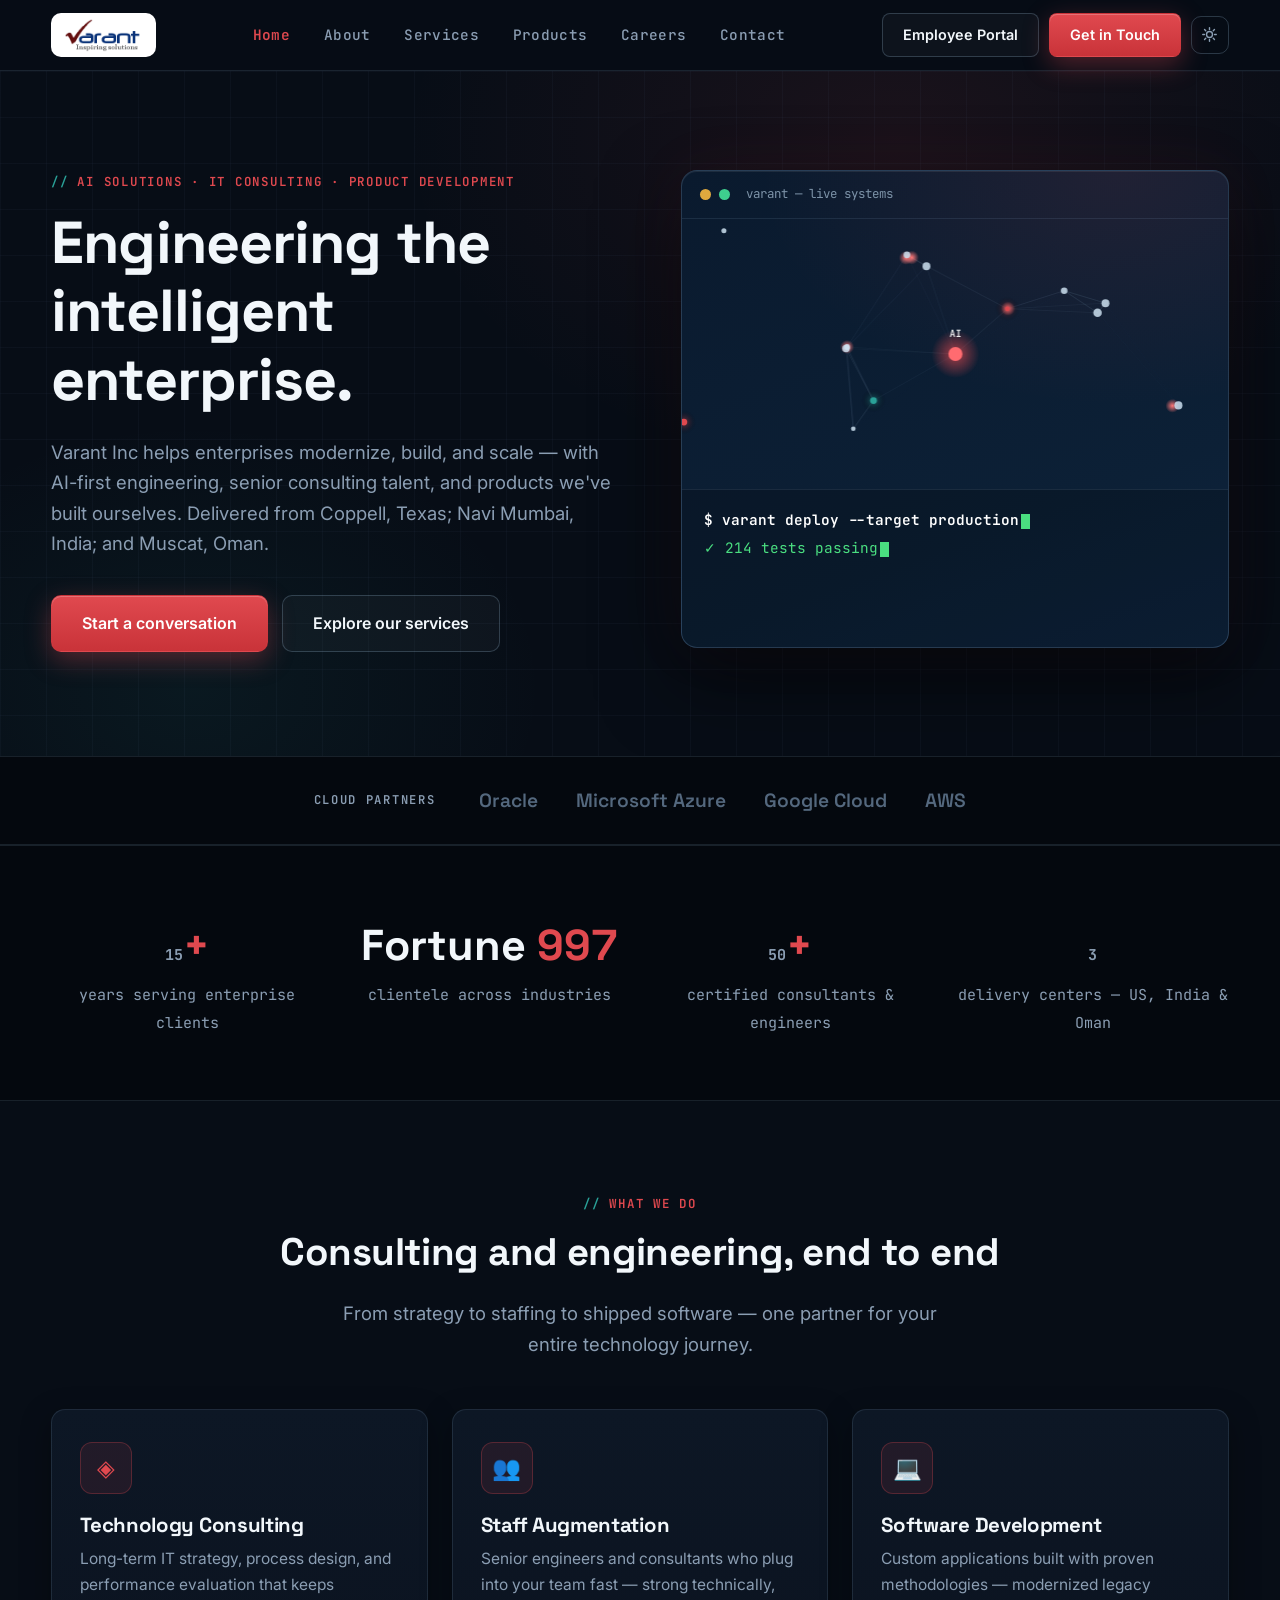
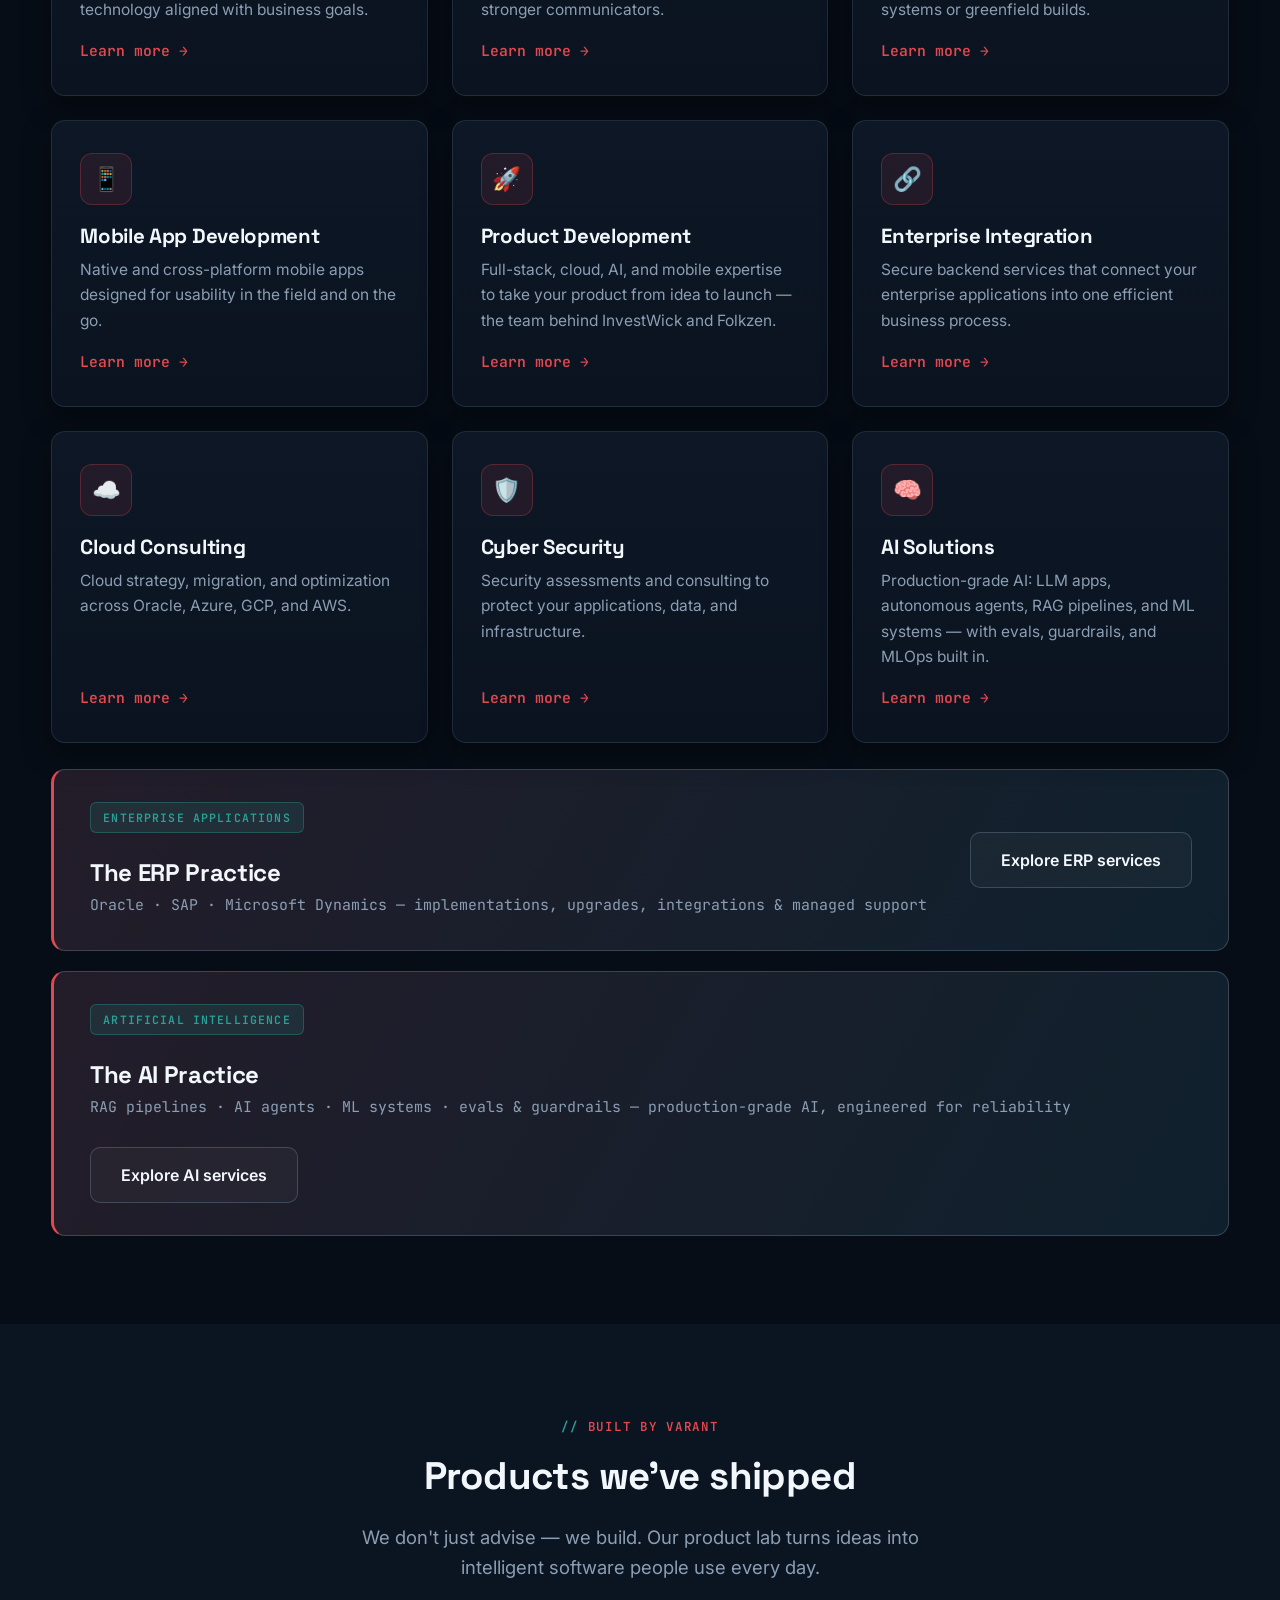
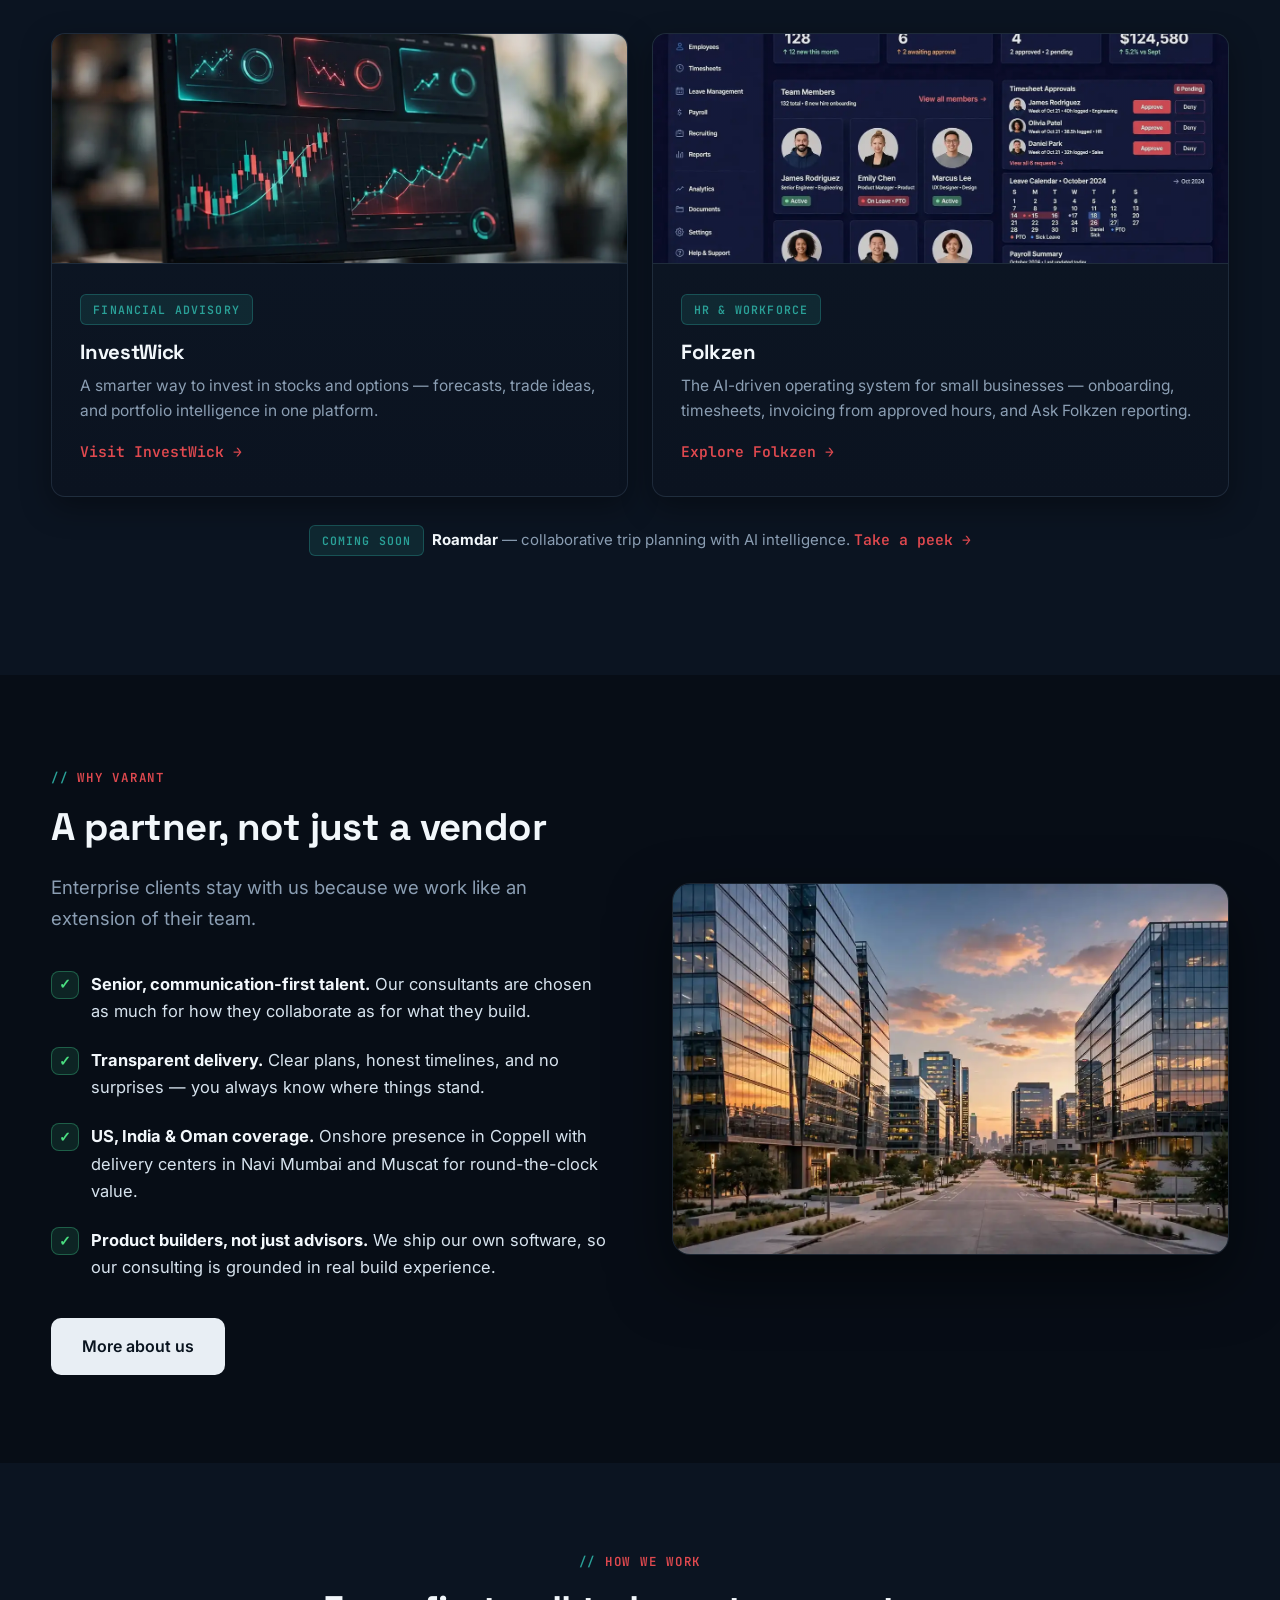
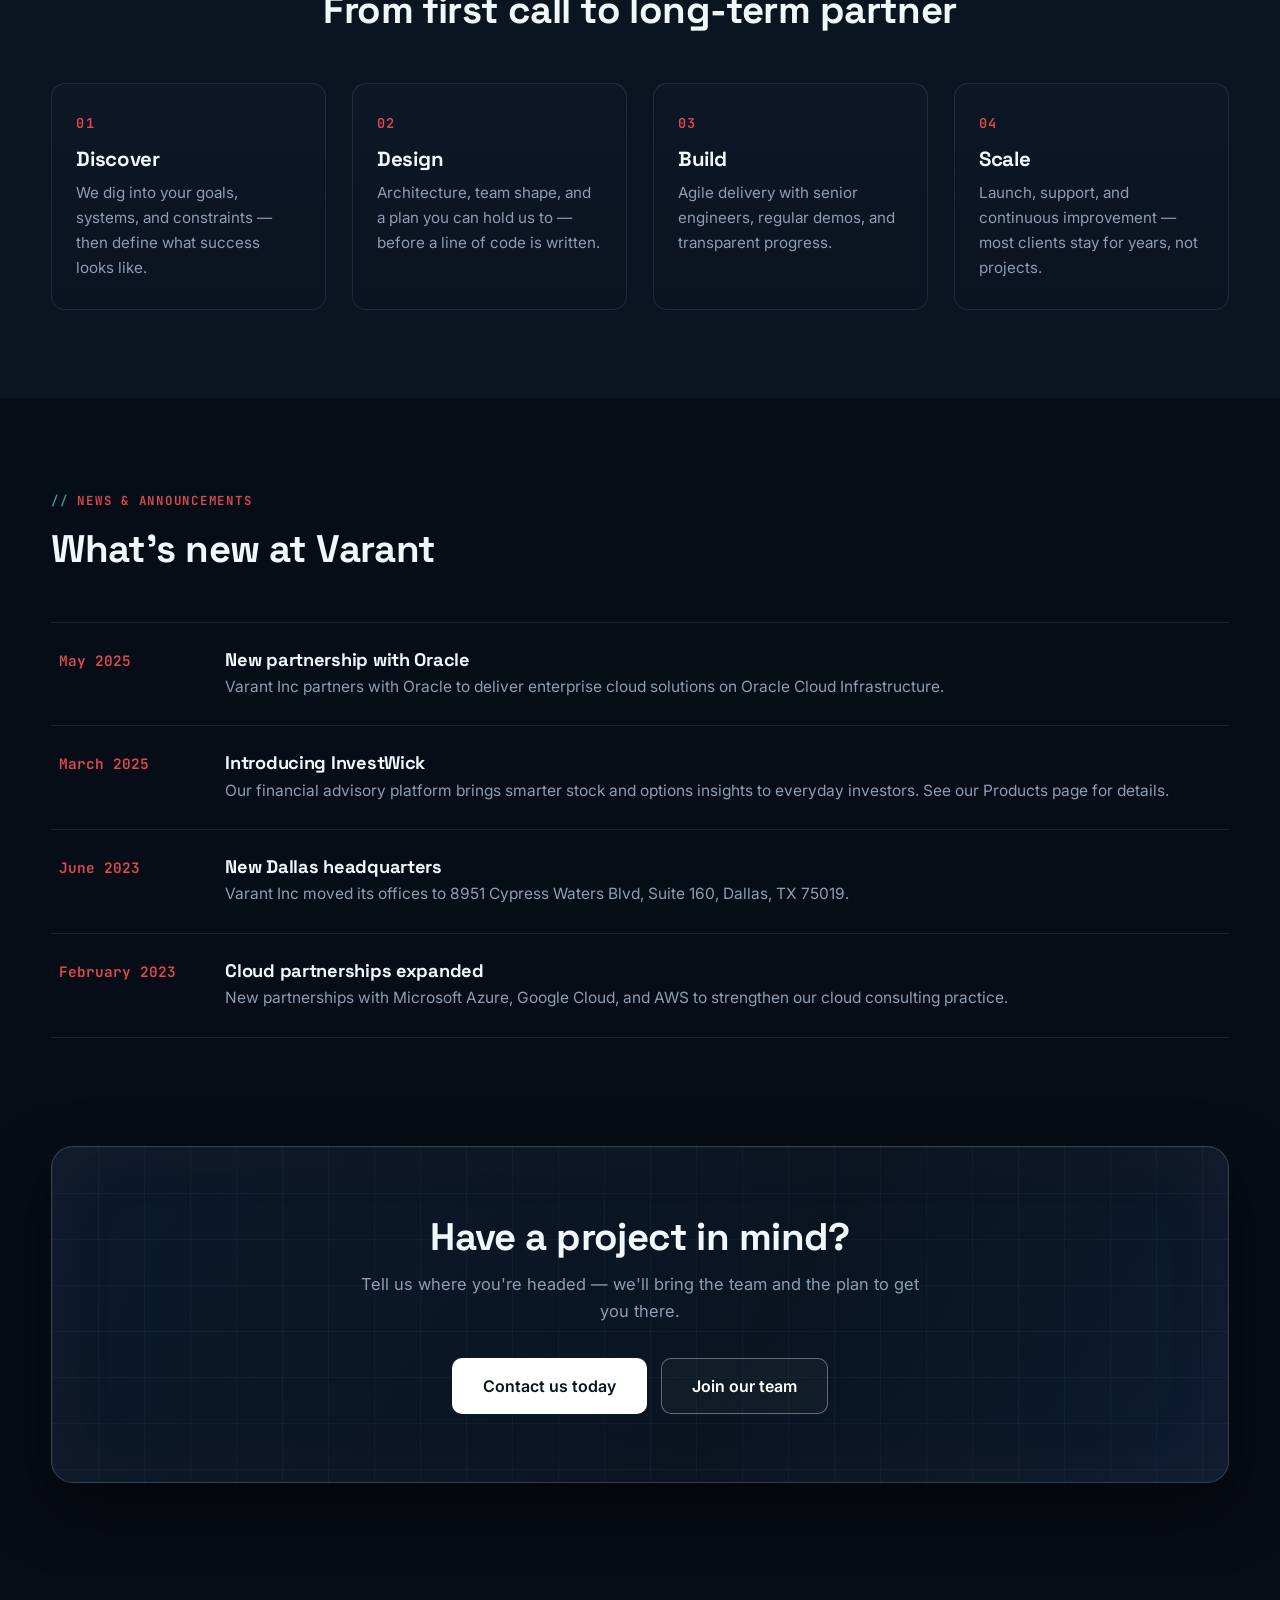
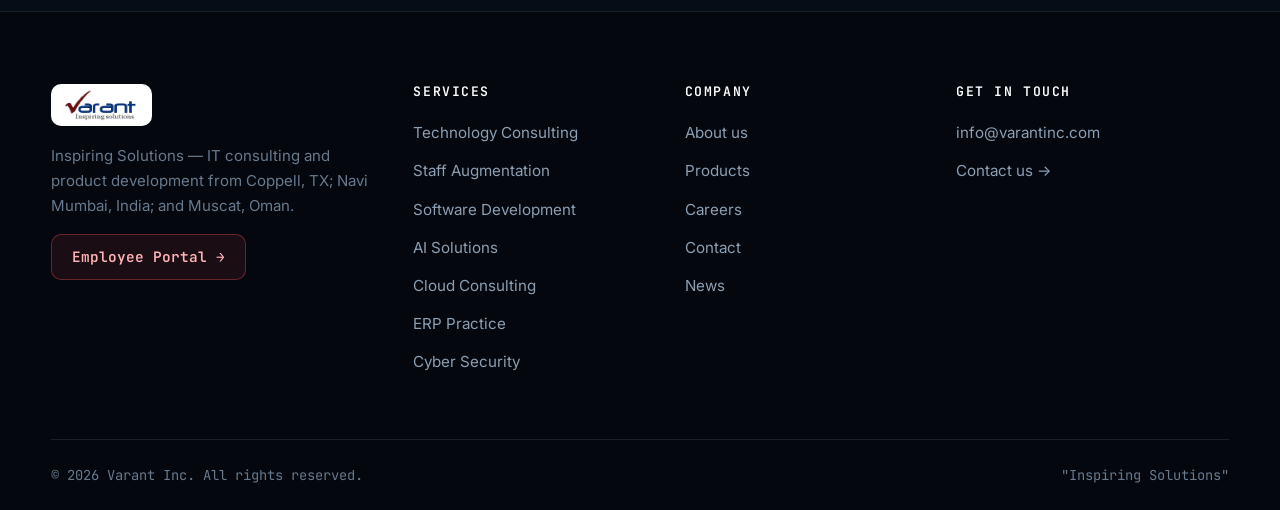
==== commit a8fb2494: "50+ certified consultants; third delivery center in Muscat, Oman; six values; expanded timeline - Ho" ====
--- a/index.html
+++ b/index.html
@@ -4,7 +4,7 @@
   <meta charset="utf-8" />
   <meta name="viewport" content="width=device-width, initial-scale=1.0" />
   <title>Varant Inc — IT Consulting & Product Development | Inspiring Solutions</title>
-  <meta name="description" content="Varant Inc is an IT consulting and product development company in Coppell, TX and Navi Mumbai, India. Technology consulting, staff augmentation, software development, cloud, and products like InvestWick." />
+  <meta name="description" content="Varant Inc is an IT consulting and product development company in Coppell, TX; Navi Mumbai, India; and Muscat, Oman. Technology consulting, staff augmentation, software development, cloud, and products like InvestWick." />
   <link rel="icon" type="image/svg+xml" href="/assets/brand/favicon.svg" />
   <link rel="preconnect" href="https://fonts.googleapis.com" />
   <link rel="preconnect" href="https://fonts.gstatic.com" crossorigin />
@@ -44,7 +44,7 @@
         <div class="hero-copy">
           <span class="eyebrow">AI Solutions · IT Consulting · Product Development</span>
           <h1>Engineering the intelligent enterprise.</h1>
-          <p class="lead">Varant Inc helps enterprises modernize, build, and scale — with AI-first engineering, senior consulting talent, and products we've built ourselves. Delivered from Coppell, Texas and Navi Mumbai, India.</p>
+          <p class="lead">Varant Inc helps enterprises modernize, build, and scale — with AI-first engineering, senior consulting talent, and products we've built ourselves. Delivered from Coppell, Texas; Navi Mumbai, India; and Muscat, Oman.</p>
           <div class="hero-ctas">
             <a class="btn btn-primary" href="/contact.html">Start a conversation</a>
             <a class="btn btn-outline" href="/services.html">Explore our services</a>
@@ -75,8 +75,8 @@
       <div class="container stats-grid">
         <div class="stat reveal"><strong><span data-count="15">15</span><em>+</em></strong><span>years serving enterprise clients</span></div>
         <div class="stat reveal"><strong>Fortune <em data-count="1000">1000</em></strong><span>clientele across industries</span></div>
-        <div class="stat reveal"><strong><span data-count="30">30</span><em>+</em></strong><span>consultants &amp; engineers</span></div>
-        <div class="stat reveal"><strong><span data-count="2">2</span></strong><span>delivery centers — US &amp; India</span></div>
+        <div class="stat reveal"><strong><span data-count="50">50</span><em>+</em></strong><span>certified consultants &amp; engineers</span></div>
+        <div class="stat reveal"><strong><span data-count="3">3</span></strong><span>delivery centers — US, India &amp; Oman</span></div>
       </div>
     </section>
 
@@ -162,7 +162,7 @@
           <ul class="check-list">
             <li><strong>Senior, communication-first talent.</strong> Our consultants are chosen as much for how they collaborate as for what they build.</li>
             <li><strong>Transparent delivery.</strong> Clear plans, honest timelines, and no surprises — you always know where things stand.</li>
-            <li><strong>US + India coverage.</strong> Onshore presence in Coppell with a delivery center in Navi Mumbai for round-the-clock value.</li>
+            <li><strong>US, India &amp; Oman coverage.</strong> Onshore presence in Coppell with delivery centers in Navi Mumbai and Muscat for round-the-clock value.</li>
             <li><strong>Product builders, not just advisors.</strong> We ship our own software, so our consulting is grounded in real build experience.</li>
           </ul>
           <a class="btn btn-dark" href="/about.html">More about us</a>
@@ -222,7 +222,7 @@
       <div class="footer-grid">
         <div class="footer-brand">
           <img src="/assets/brand/varant-logo.png" alt="Varant Inc" />
-          <p>Inspiring Solutions — IT consulting and product development from Coppell, TX and Navi Mumbai, India.</p>
+          <p>Inspiring Solutions — IT consulting and product development from Coppell, TX; Navi Mumbai, India; and Muscat, Oman.</p>
           <p style="margin-top:16px;"><a class="portal-link" href="https://hr.varantinc.com" target="_blank" rel="noopener">Employee Portal →</a></p>
         </div>
         <div>
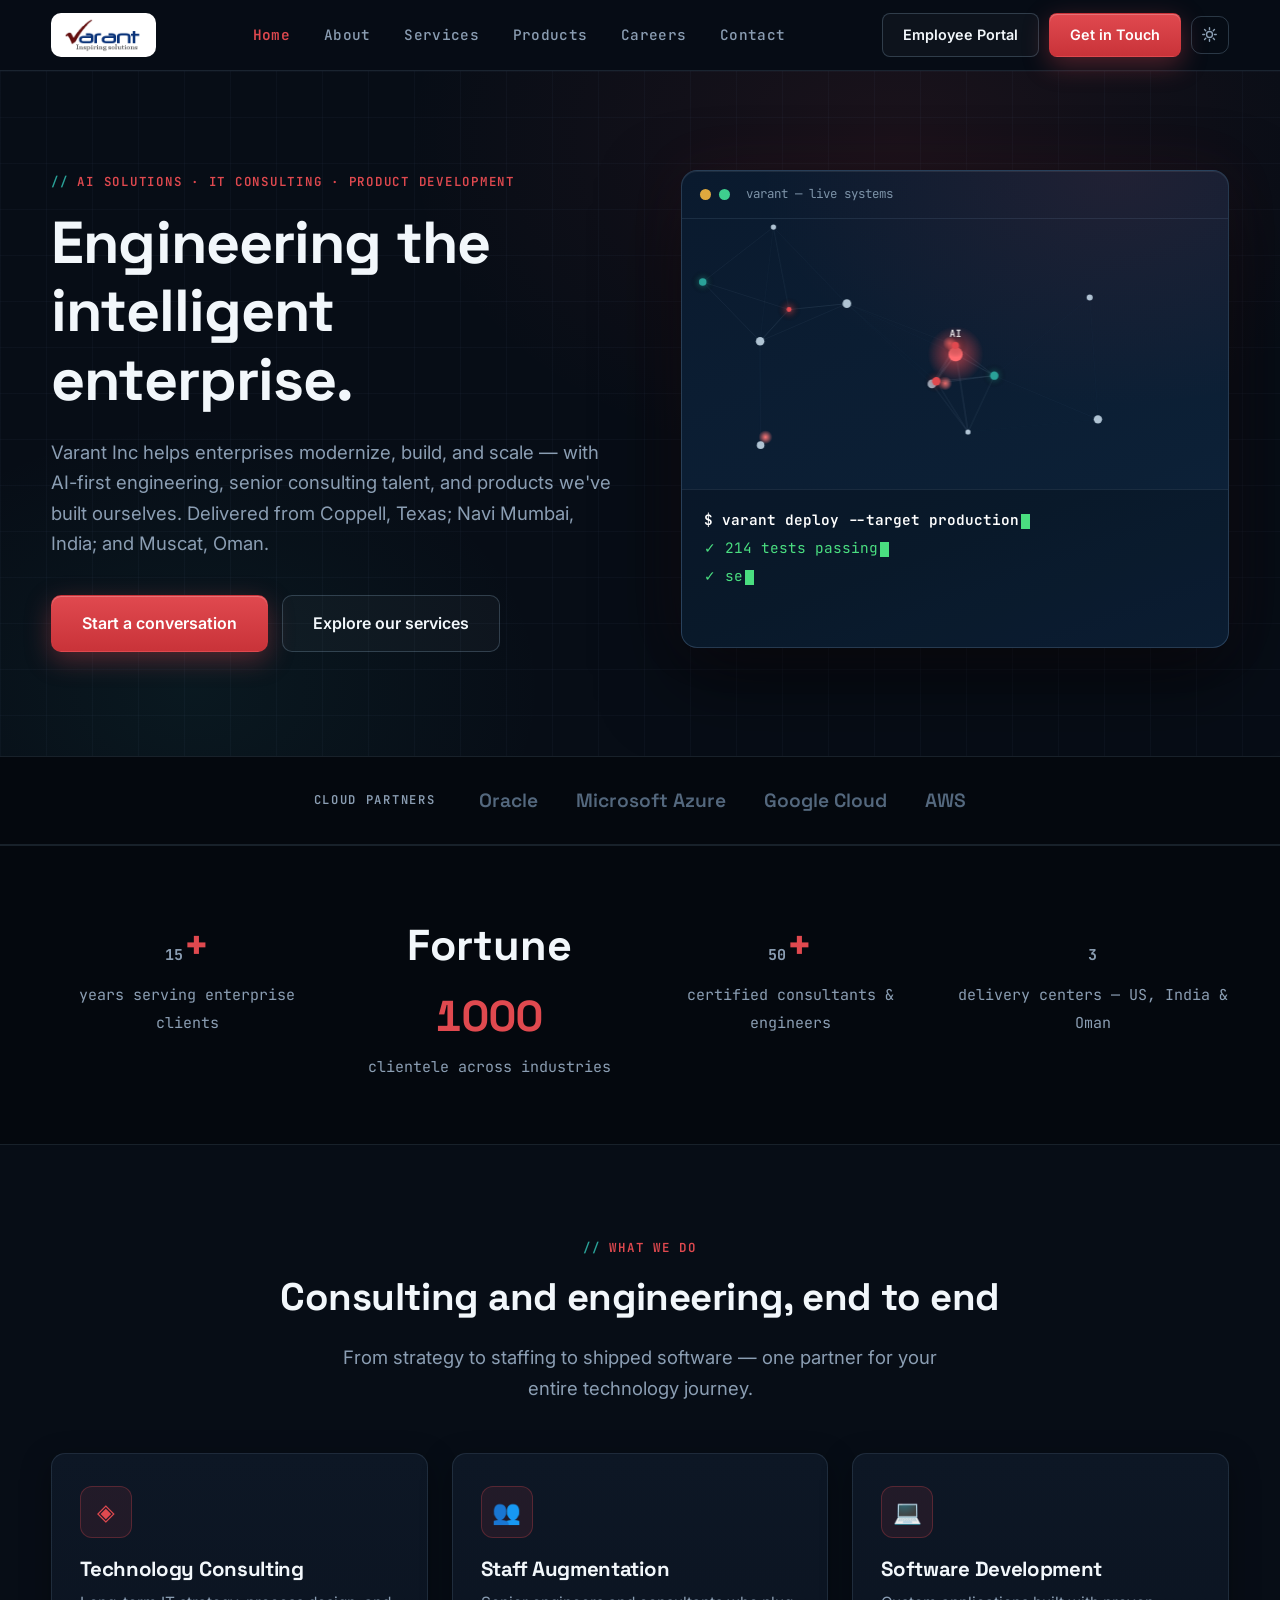
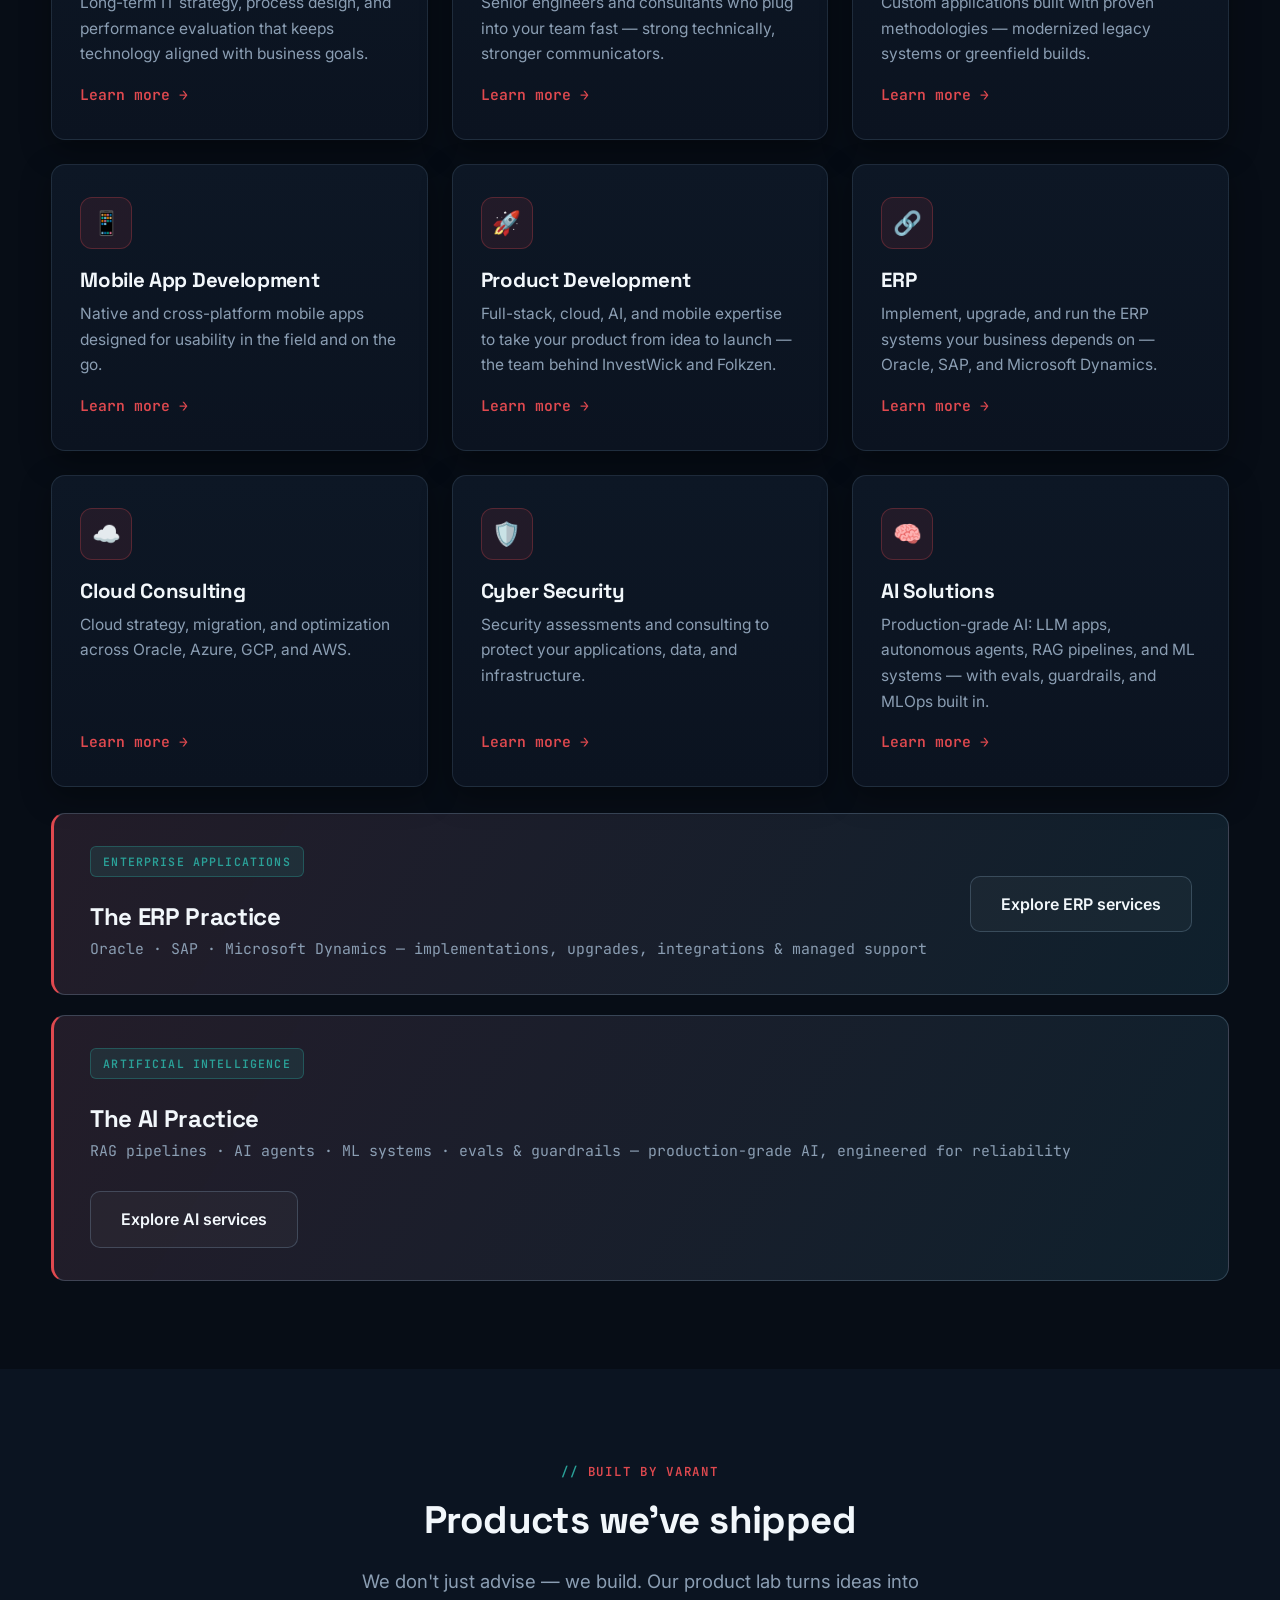
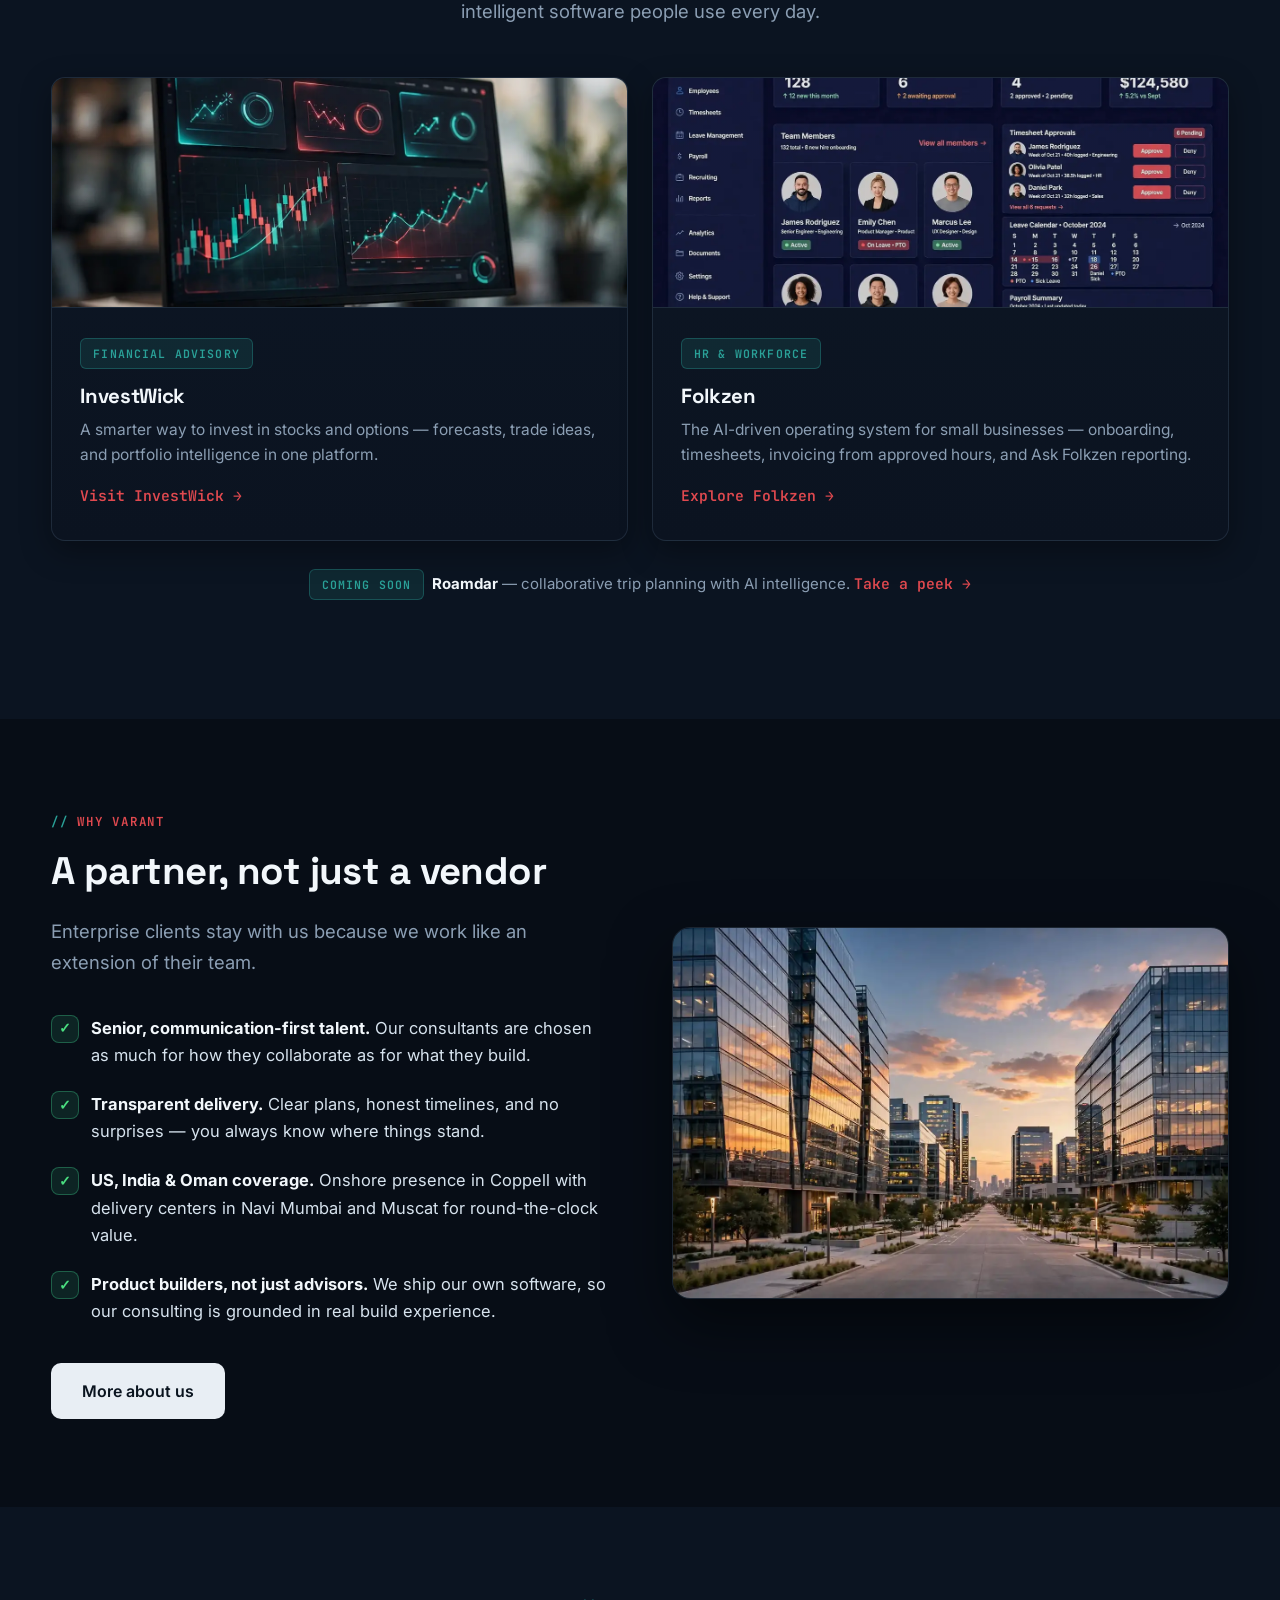
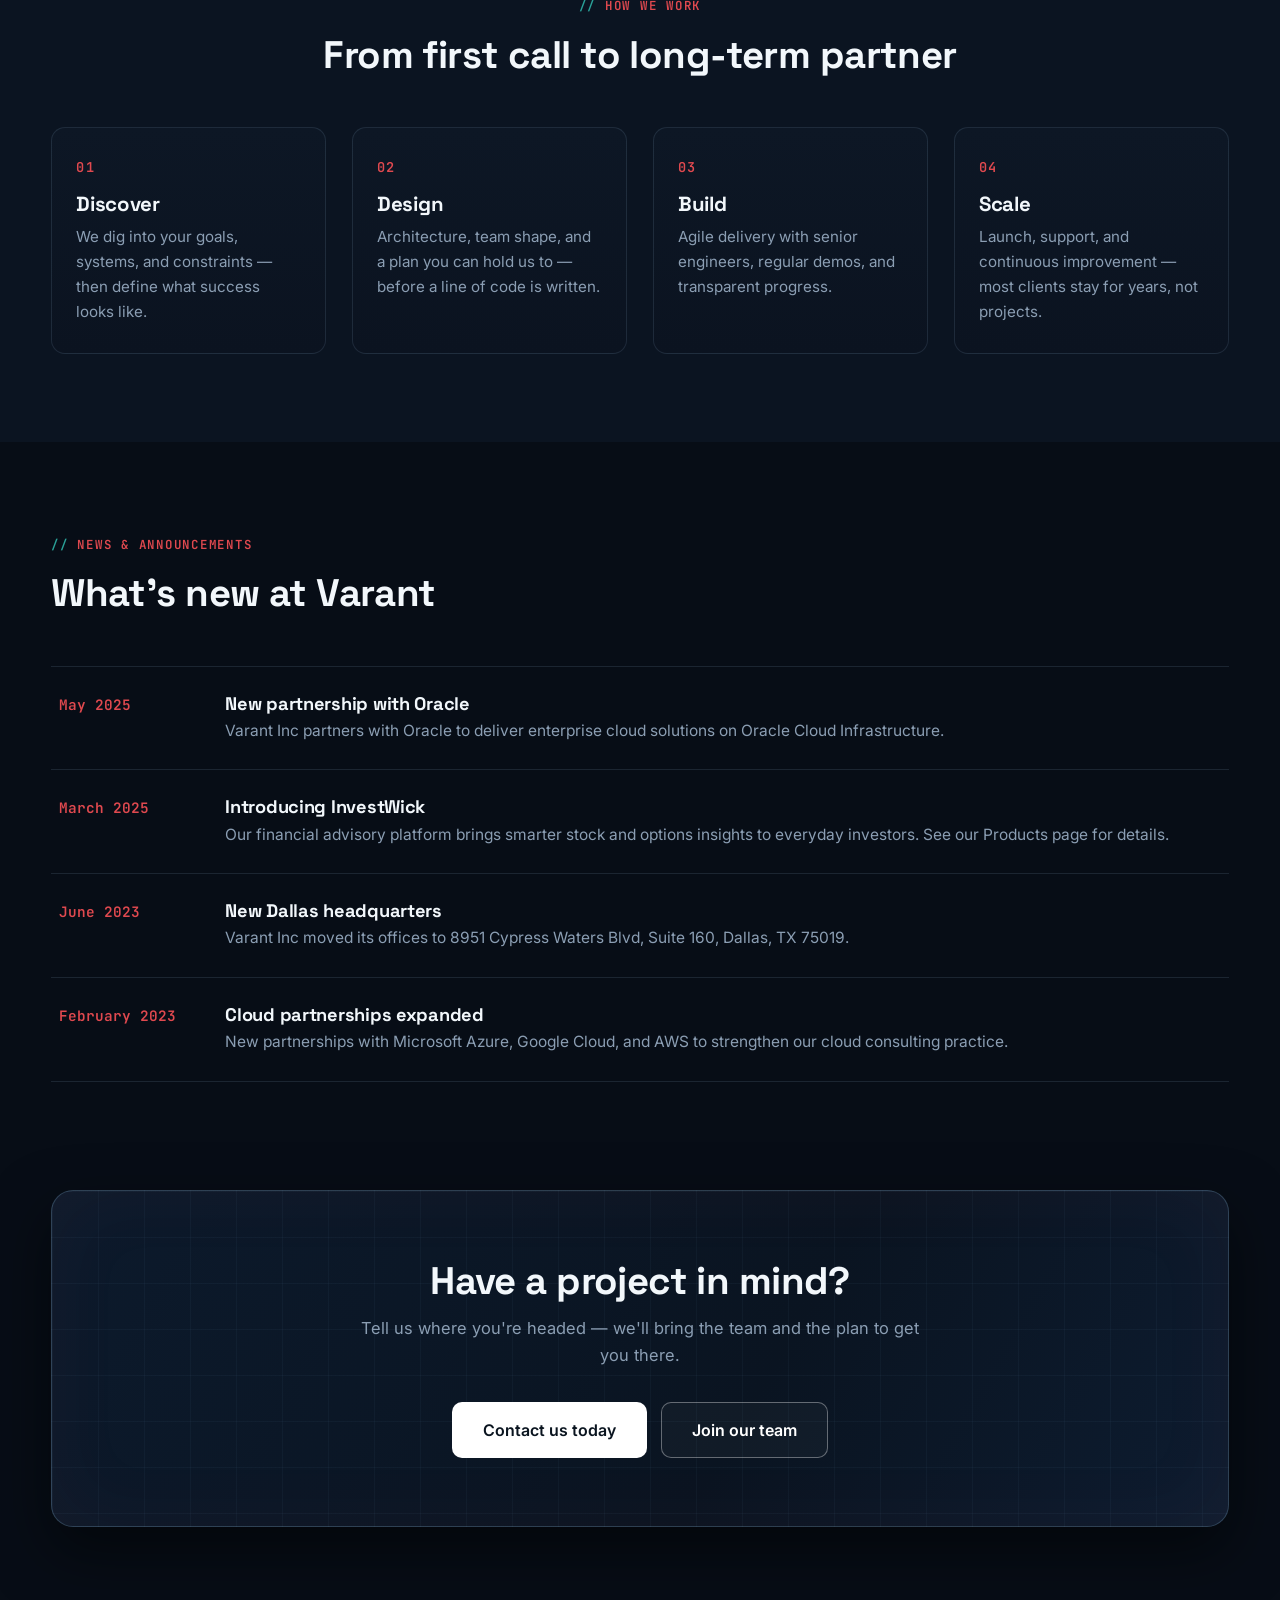
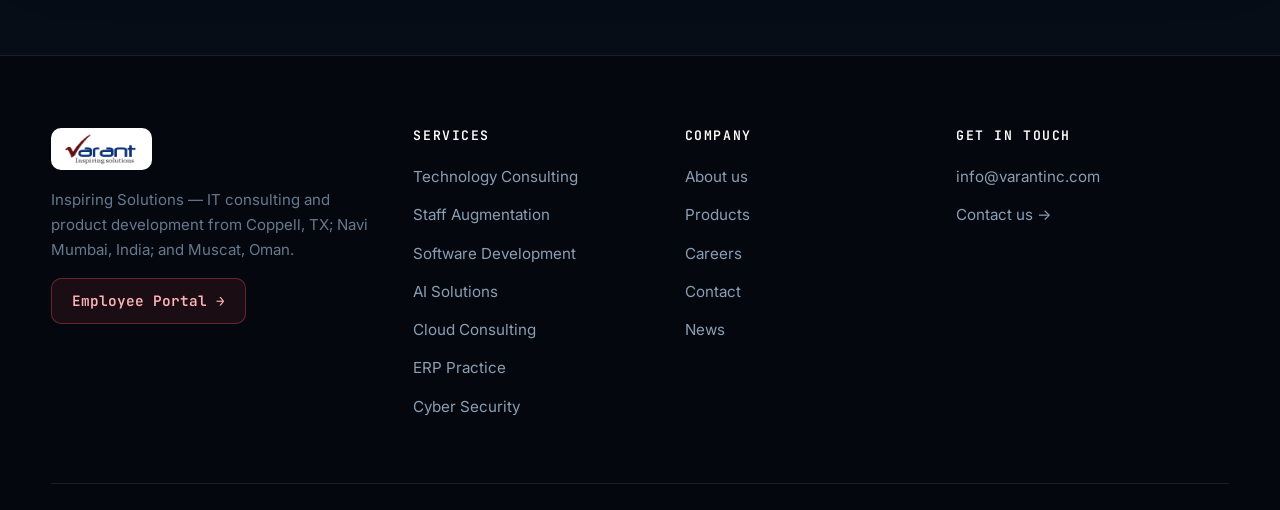
==== commit 5c1a79ea: "Services: practice deep-dive for every card; Enterprise Integration -> ERP - All 9 service cards now" ====
--- a/index.html
+++ b/index.html
@@ -94,7 +94,7 @@
           <article class="card reveal"><div class="card-icon">💻</div><h3>Software Development</h3><p>Custom applications built with proven methodologies — modernized legacy systems or greenfield builds.</p><a class="card-link" href="/services.html#software-development">Learn more</a></article>
           <article class="card reveal"><div class="card-icon">📱</div><h3>Mobile App Development</h3><p>Native and cross-platform mobile apps designed for usability in the field and on the go.</p><a class="card-link" href="/services.html#mobile-apps">Learn more</a></article>
           <article class="card reveal"><div class="card-icon">🚀</div><h3>Product Development</h3><p>Full-stack, cloud, AI, and mobile expertise to take your product from idea to launch — the team behind InvestWick and Folkzen.</p><a class="card-link" href="/services.html#product-development">Learn more</a></article>
-          <article class="card reveal"><div class="card-icon">🔗</div><h3>Enterprise Integration</h3><p>Secure backend services that connect your enterprise applications into one efficient business process.</p><a class="card-link" href="/services.html#enterprise-integration">Learn more</a></article>
+          <article class="card reveal"><div class="card-icon">🔗</div><h3>ERP</h3><p>Implement, upgrade, and run the ERP systems your business depends on — Oracle, SAP, and Microsoft Dynamics.</p><a class="card-link" href="/services.html#erp">Learn more</a></article>
           <article class="card reveal"><div class="card-icon">☁️</div><h3>Cloud Consulting</h3><p>Cloud strategy, migration, and optimization across Oracle, Azure, GCP, and AWS.</p><a class="card-link" href="/services.html#cloud-consulting">Learn more</a></article>
           <article class="card reveal"><div class="card-icon">🛡️</div><h3>Cyber Security</h3><p>Security assessments and consulting to protect your applications, data, and infrastructure.</p><a class="card-link" href="/services.html#cyber-security">Learn more</a></article>
           <article class="card reveal"><div class="card-icon">🧠</div><h3>AI Solutions</h3><p>Production-grade AI: LLM apps, autonomous agents, RAG pipelines, and ML systems — with evals, guardrails, and MLOps built in.</p><a class="card-link" href="/services.html#ai-practice">Learn more</a></article>
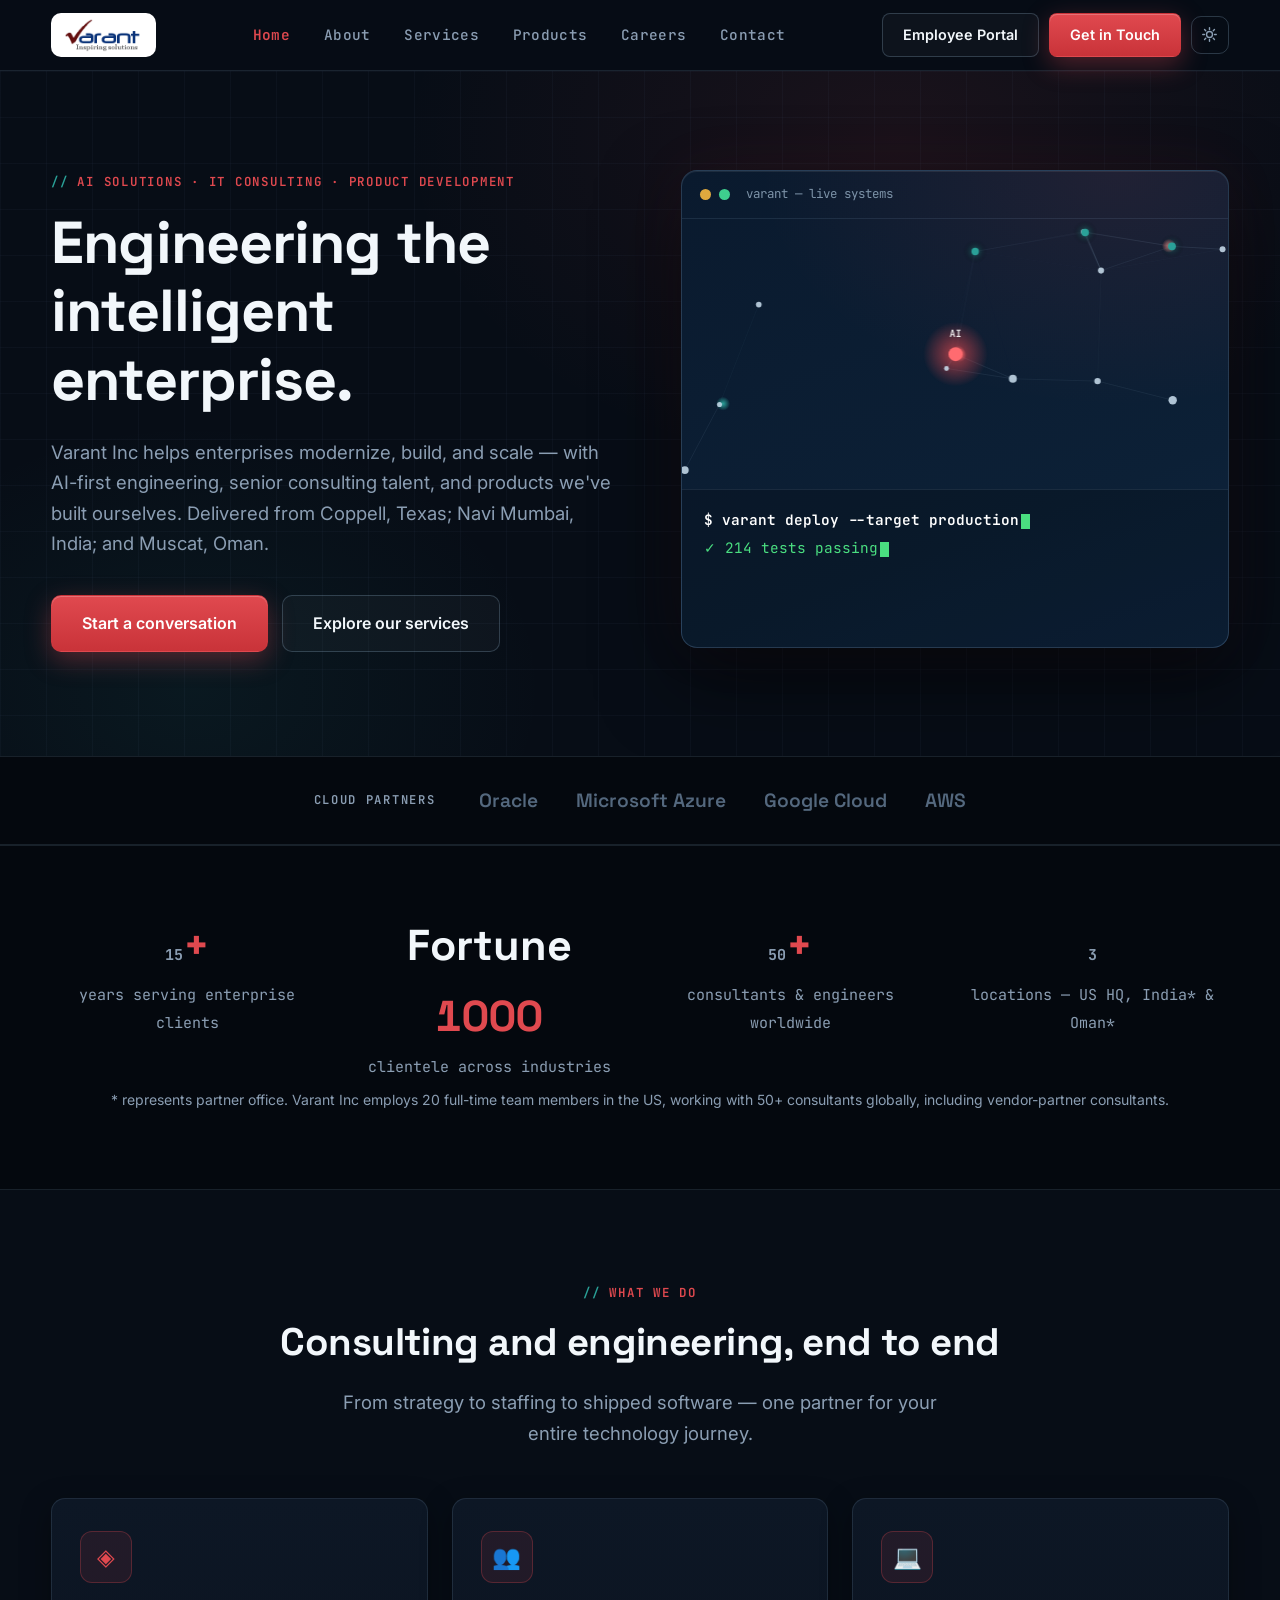
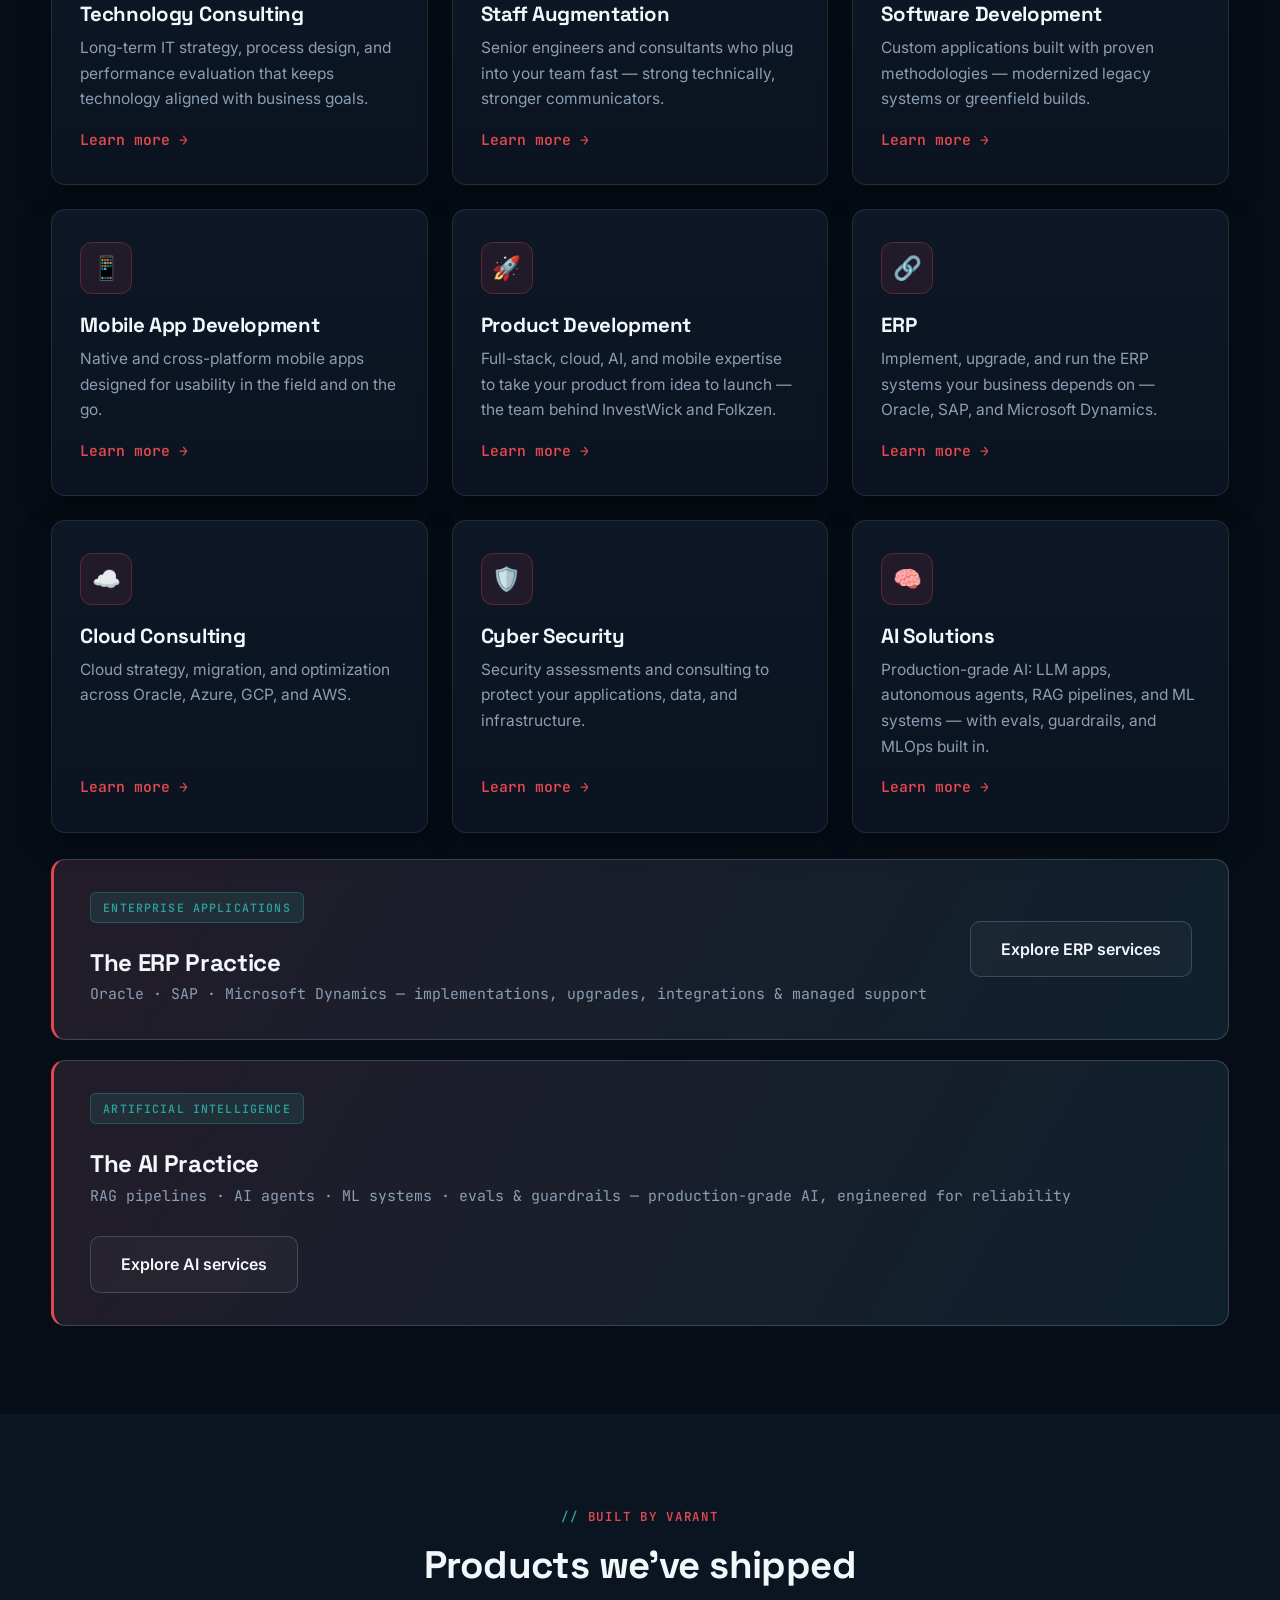
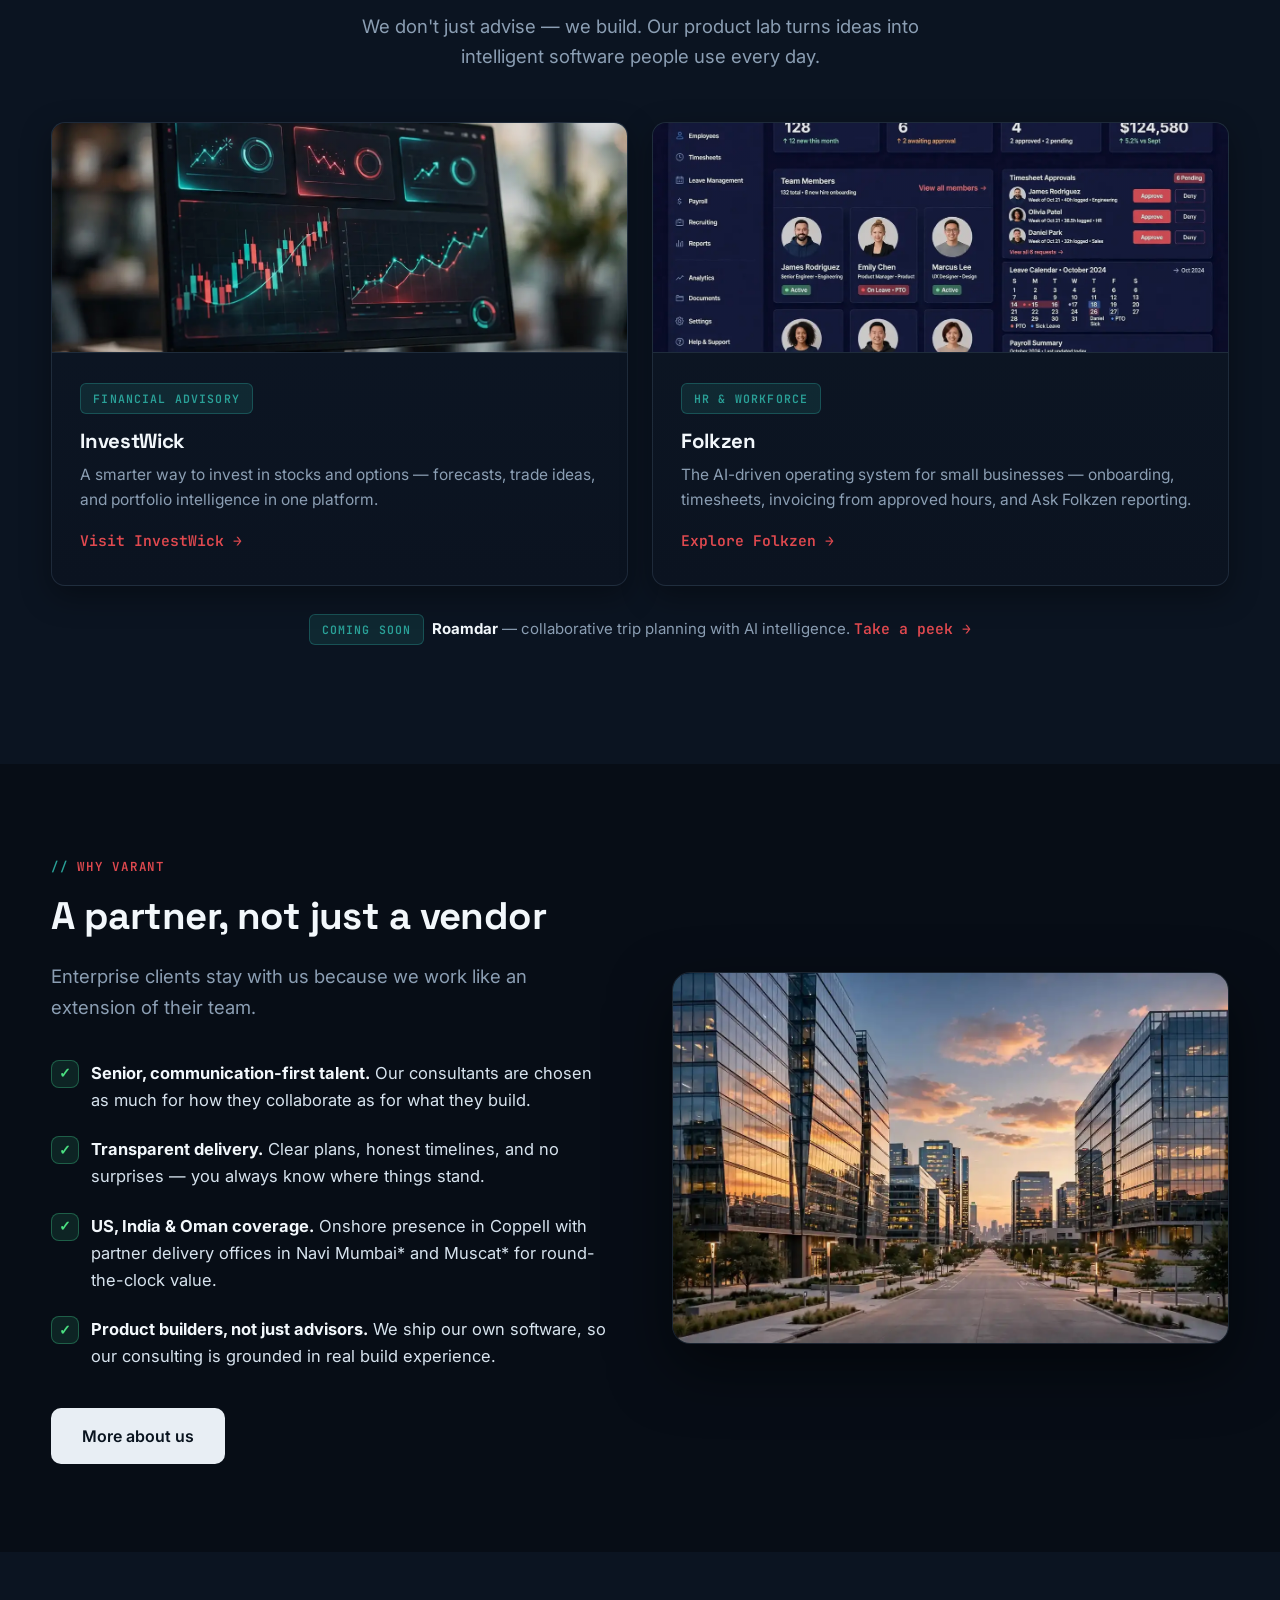
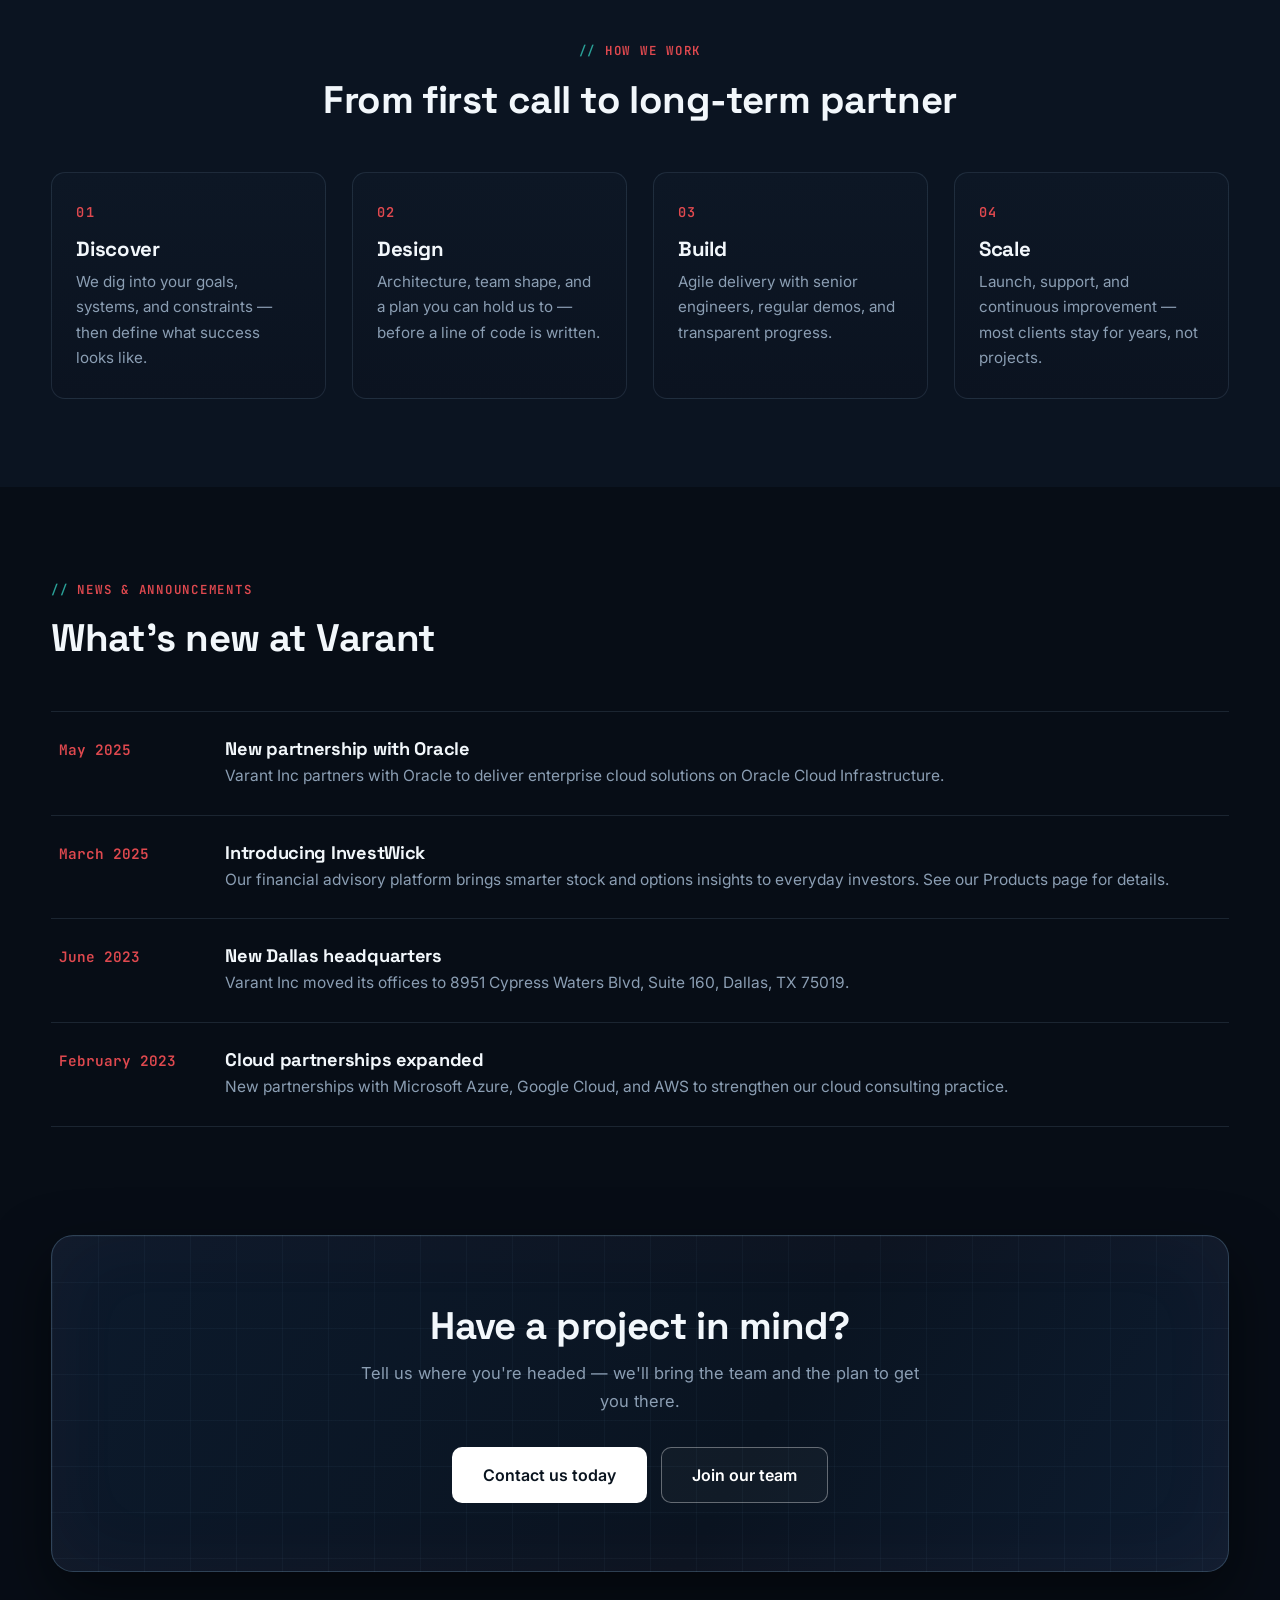
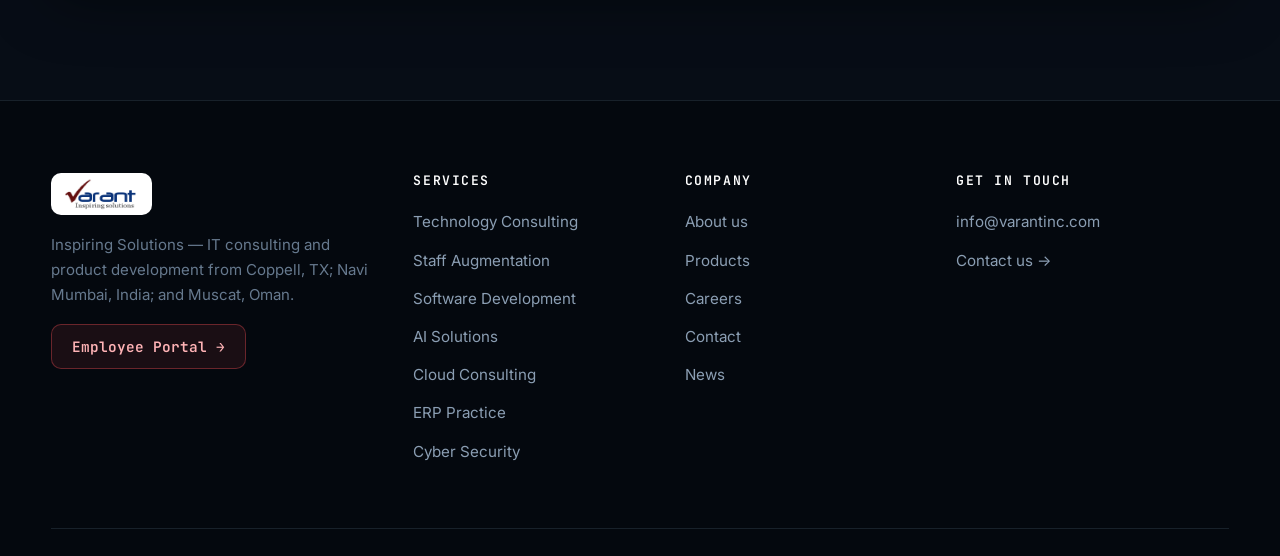
==== commit 131c84f3: "Consistency with USCIS compliance facts: founded 2011, 20 US full-time + 50+ consultants worldwide, " ====
--- a/index.html
+++ b/index.html
@@ -75,9 +75,10 @@
       <div class="container stats-grid">
         <div class="stat reveal"><strong><span data-count="15">15</span><em>+</em></strong><span>years serving enterprise clients</span></div>
         <div class="stat reveal"><strong>Fortune <em data-count="1000">1000</em></strong><span>clientele across industries</span></div>
-        <div class="stat reveal"><strong><span data-count="50">50</span><em>+</em></strong><span>certified consultants &amp; engineers</span></div>
-        <div class="stat reveal"><strong><span data-count="3">3</span></strong><span>delivery centers — US, India &amp; Oman</span></div>
-      </div>
+        <div class="stat reveal"><strong><span data-count="50">50</span><em>+</em></strong><span>consultants &amp; engineers worldwide</span></div>
+        <div class="stat reveal"><strong><span data-count="3">3</span></strong><span>locations — US HQ, India* &amp; Oman*</span></div>
+      </div>
+      <p style="text-align:center; color:var(--muted); font-size:14px; margin-top:8px;">* represents partner office. Varant Inc employs 20 full-time team members in the US, working with 50+ consultants globally, including vendor-partner consultants.</p>
     </section>
 
     <!-- SERVICES -->
@@ -162,7 +163,7 @@
           <ul class="check-list">
             <li><strong>Senior, communication-first talent.</strong> Our consultants are chosen as much for how they collaborate as for what they build.</li>
             <li><strong>Transparent delivery.</strong> Clear plans, honest timelines, and no surprises — you always know where things stand.</li>
-            <li><strong>US, India &amp; Oman coverage.</strong> Onshore presence in Coppell with delivery centers in Navi Mumbai and Muscat for round-the-clock value.</li>
+            <li><strong>US, India &amp; Oman coverage.</strong> Onshore presence in Coppell with partner delivery offices in Navi Mumbai* and Muscat* for round-the-clock value.</li>
             <li><strong>Product builders, not just advisors.</strong> We ship our own software, so our consulting is grounded in real build experience.</li>
           </ul>
           <a class="btn btn-dark" href="/about.html">More about us</a>
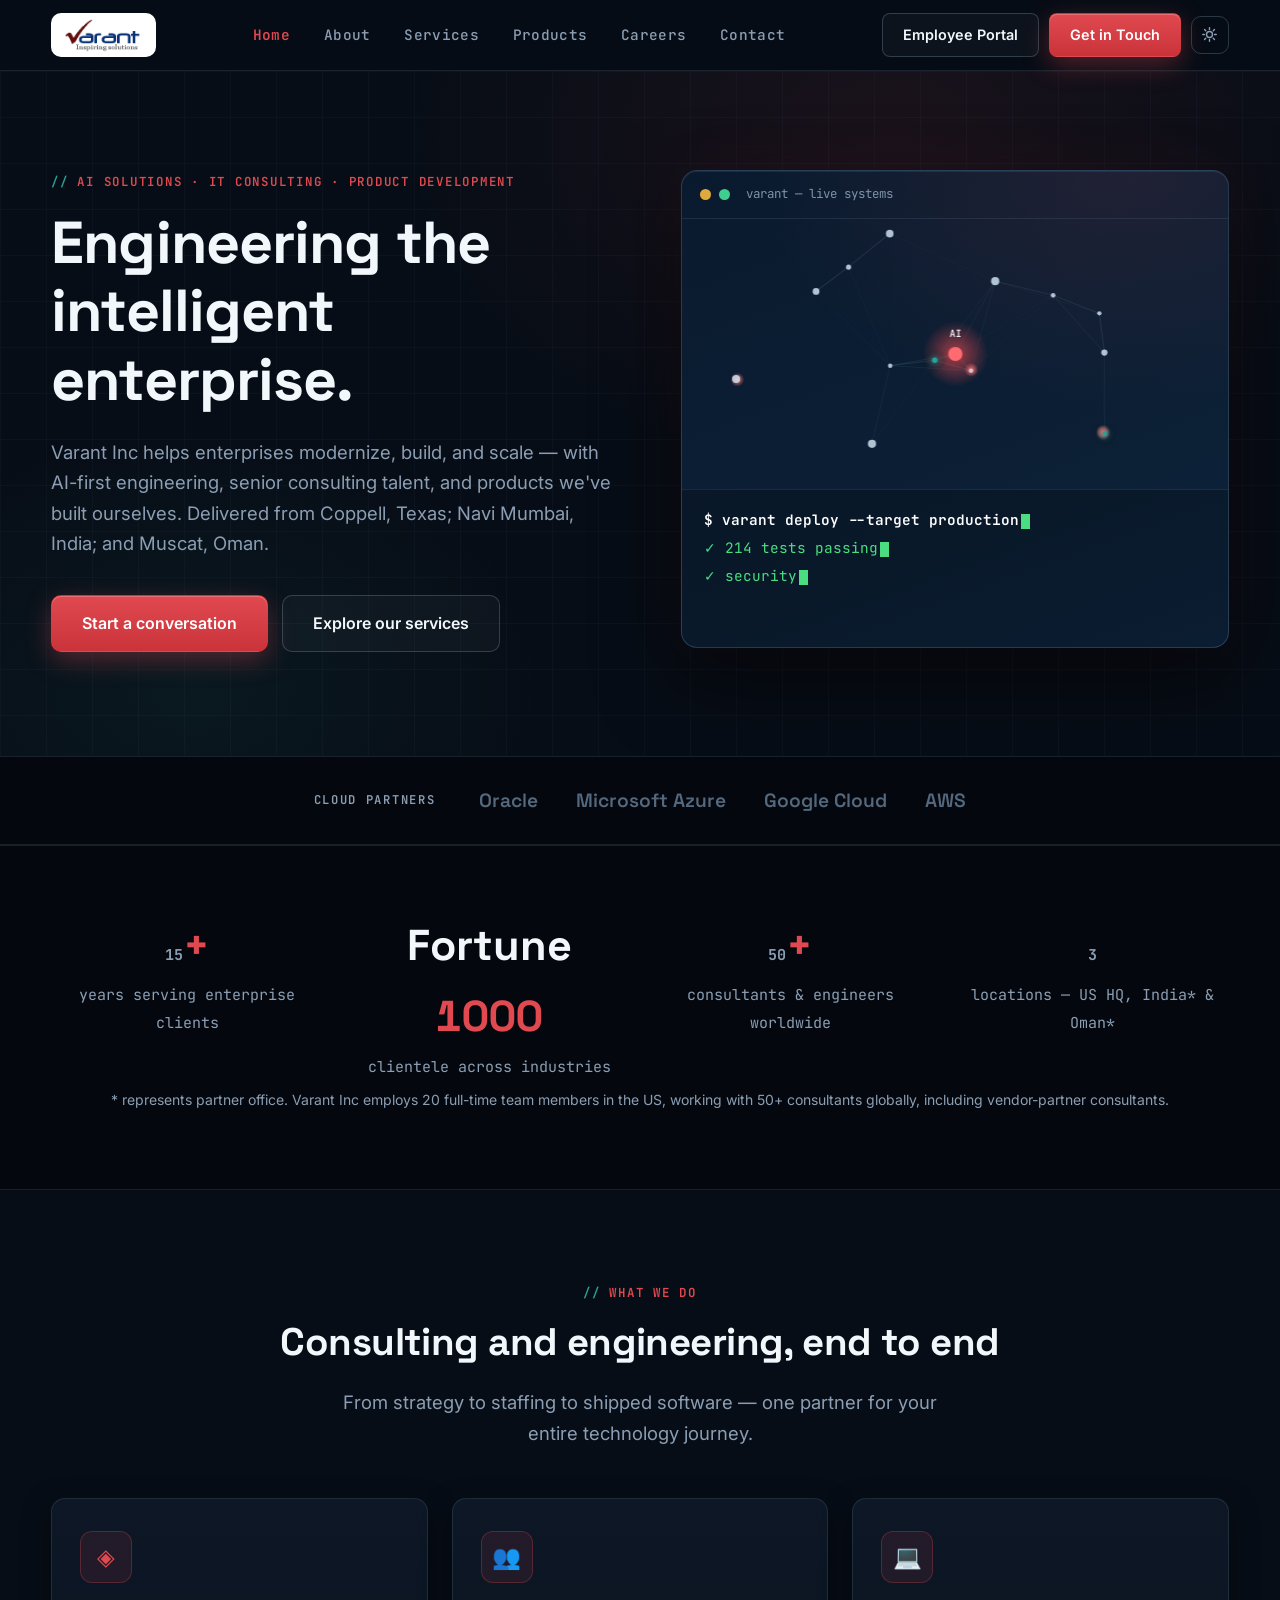
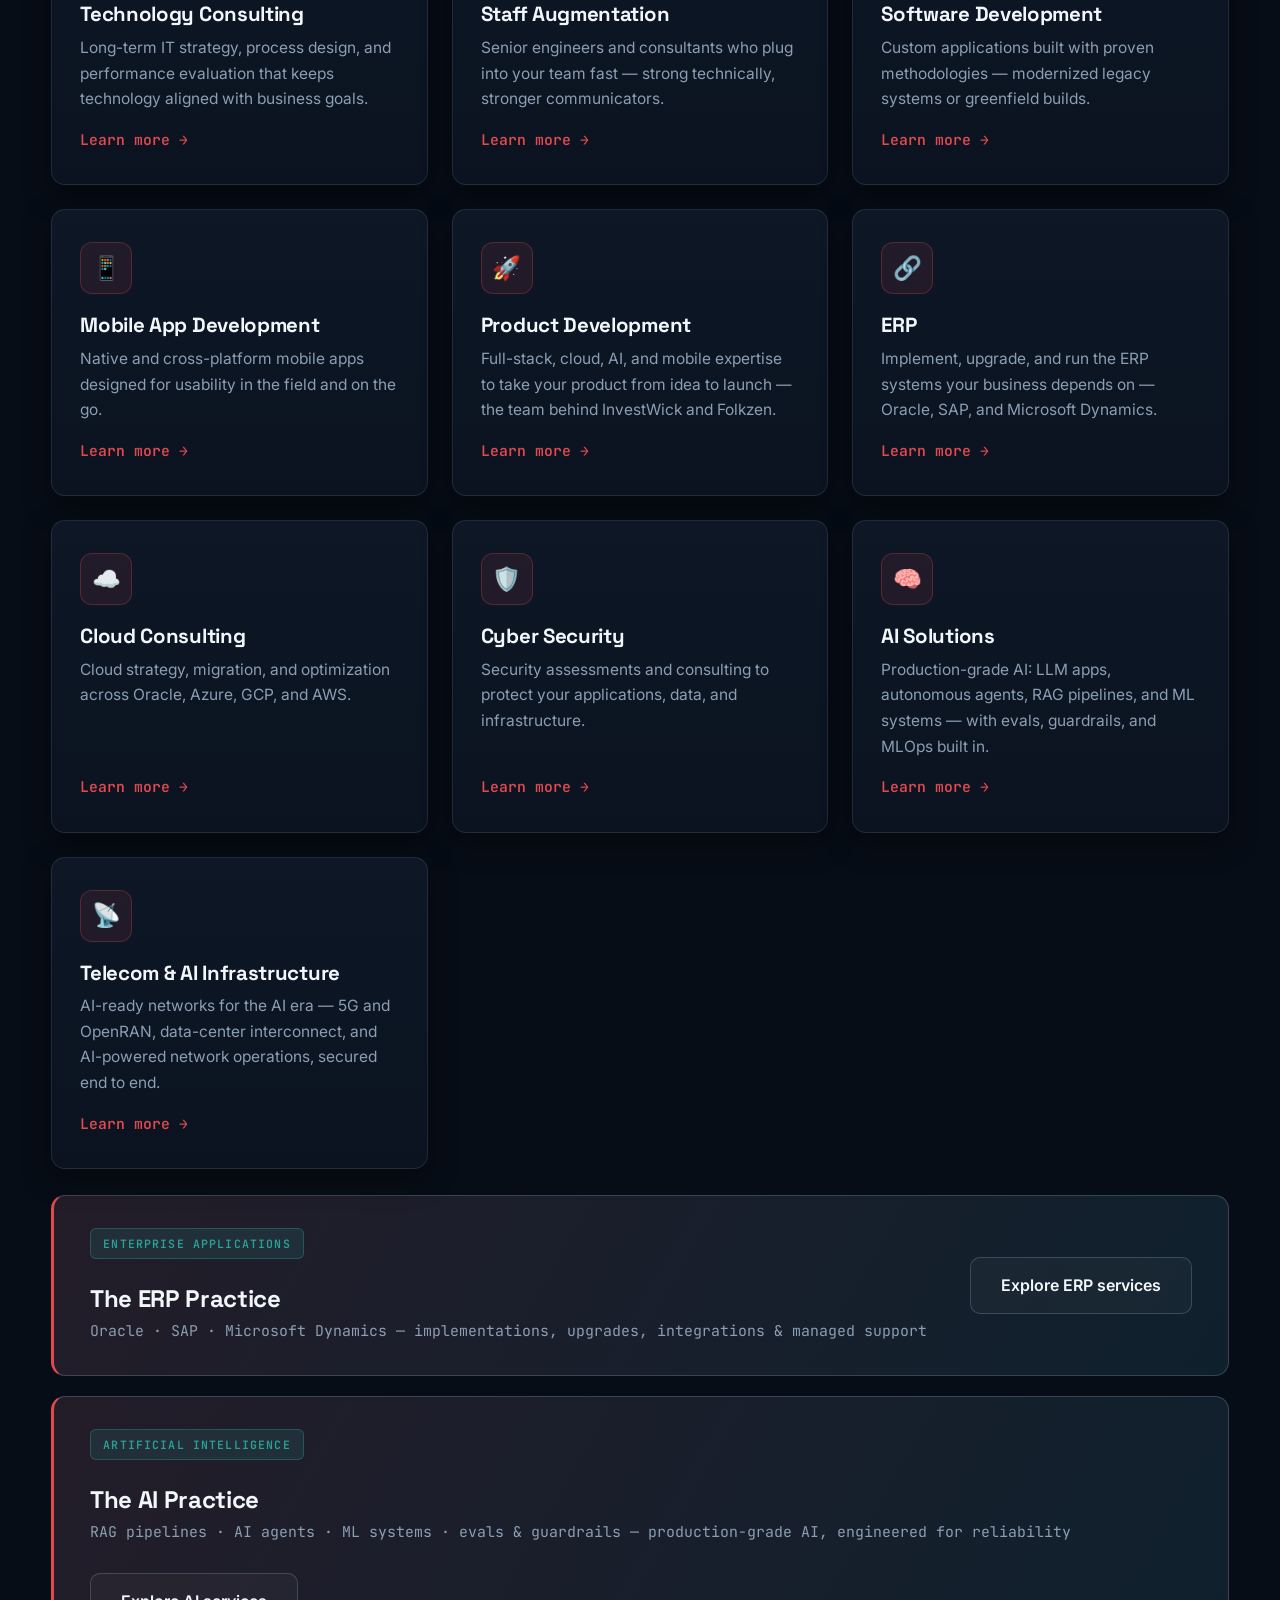
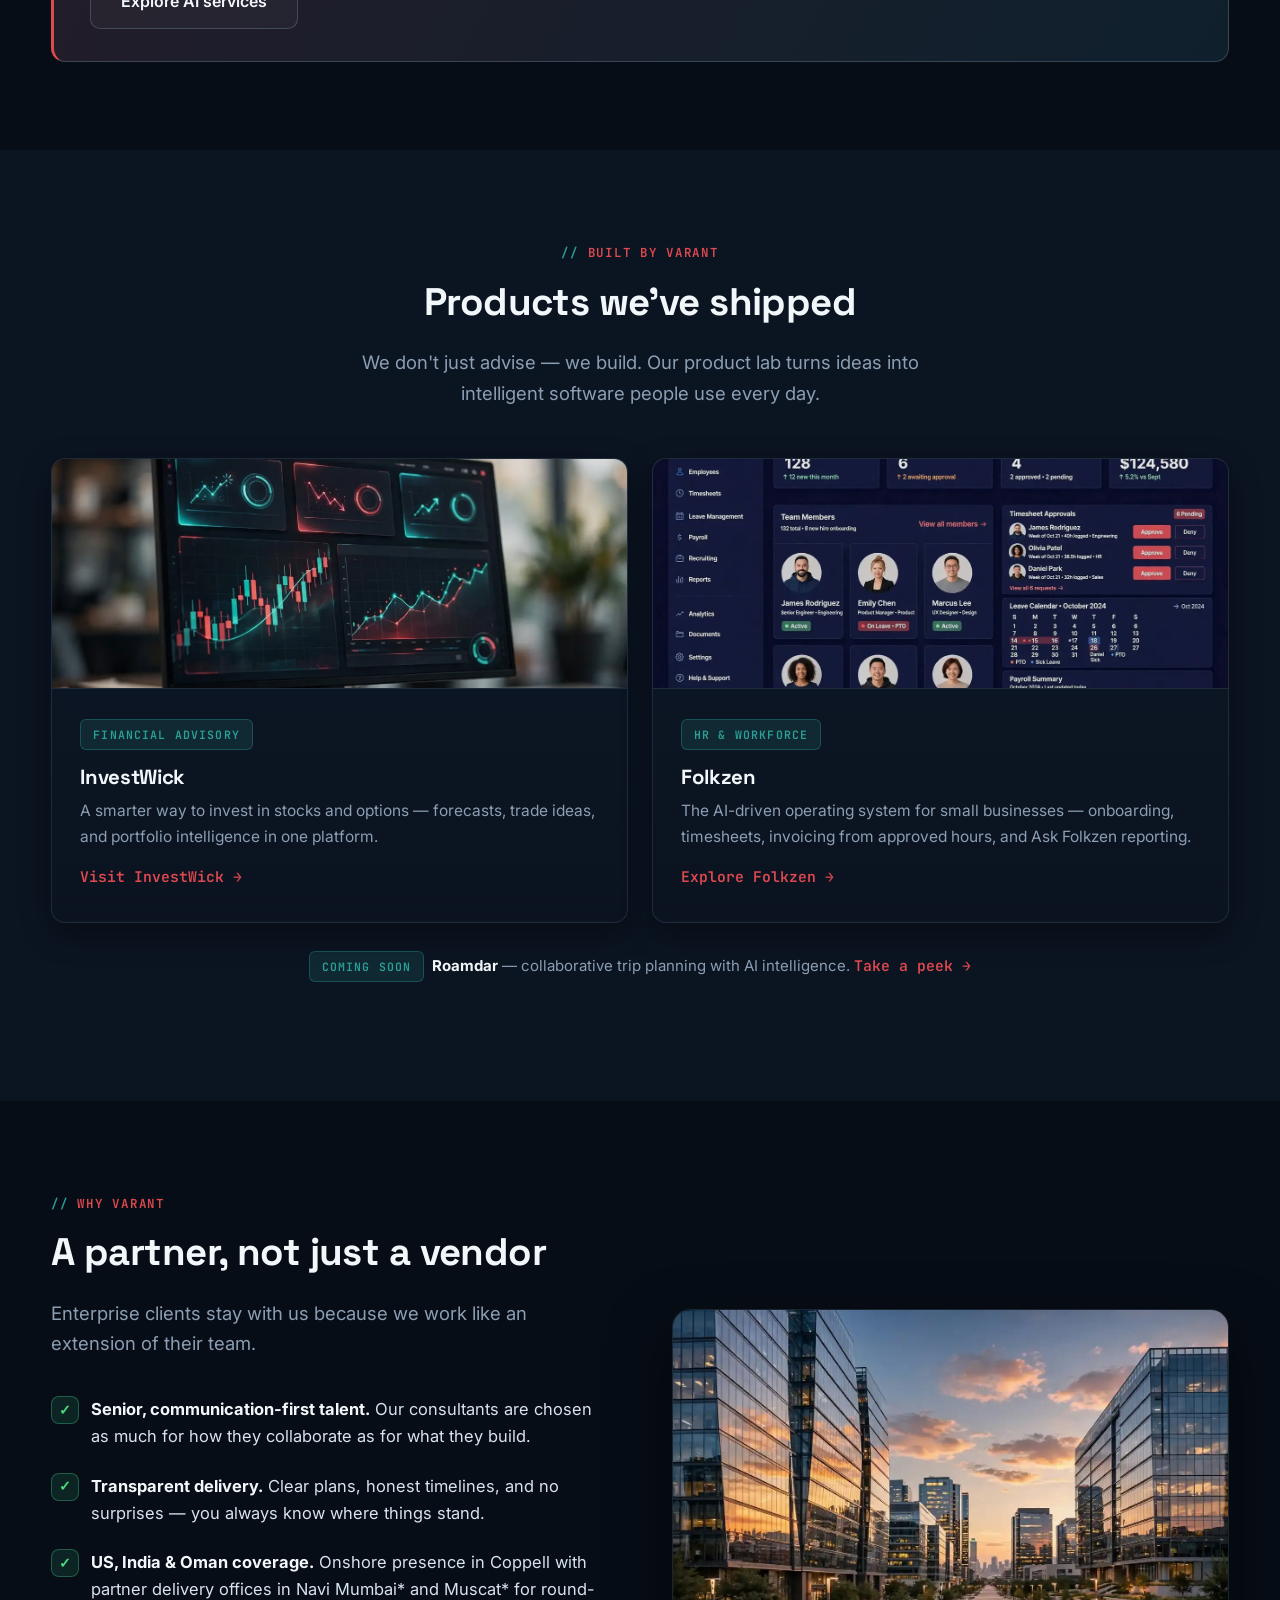
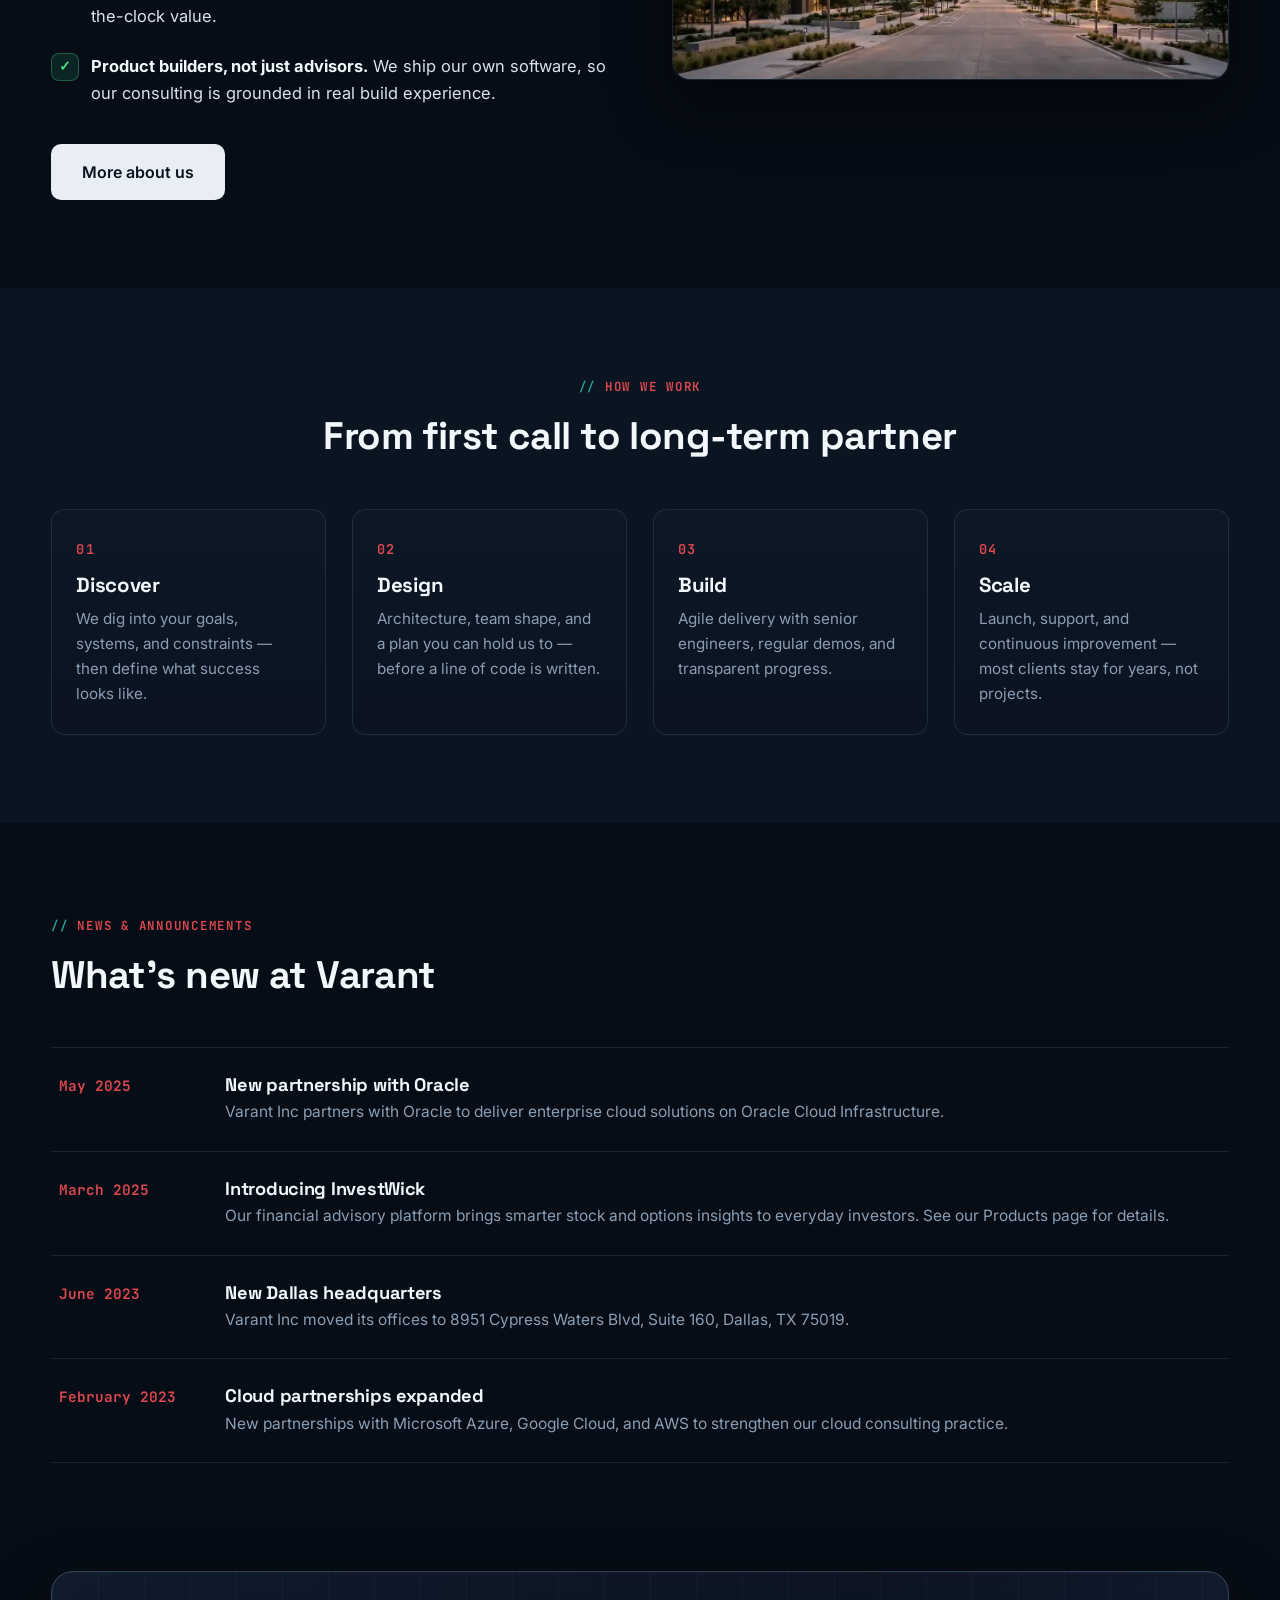
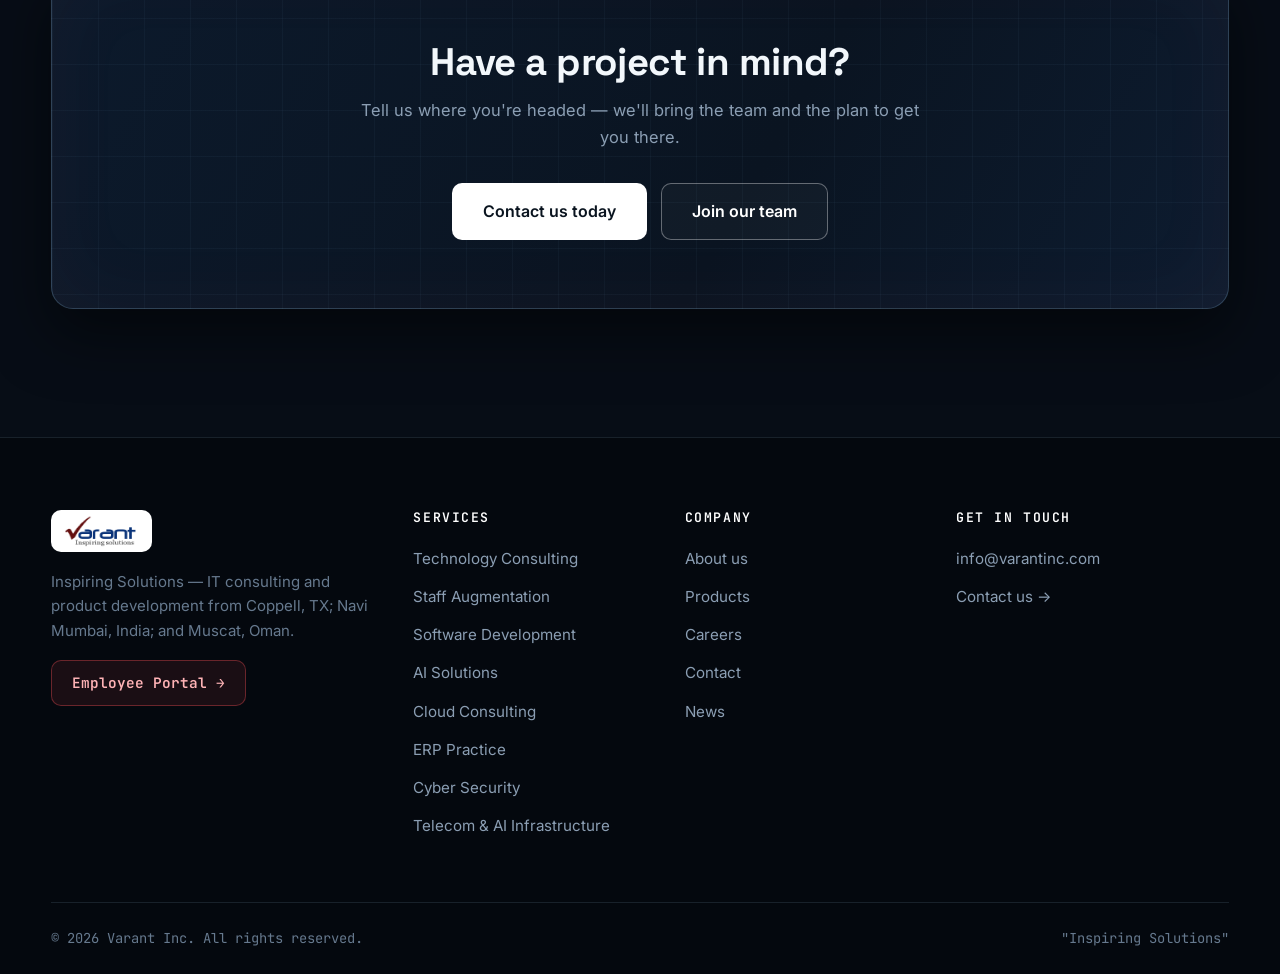
==== commit 23736ef4: "Add Telecom & AI Infrastructure practice tile (10th practice) - New tile on Services + Home: 5G/Open" ====
--- a/index.html
+++ b/index.html
@@ -99,6 +99,7 @@
           <article class="card reveal"><div class="card-icon">☁️</div><h3>Cloud Consulting</h3><p>Cloud strategy, migration, and optimization across Oracle, Azure, GCP, and AWS.</p><a class="card-link" href="/services.html#cloud-consulting">Learn more</a></article>
           <article class="card reveal"><div class="card-icon">🛡️</div><h3>Cyber Security</h3><p>Security assessments and consulting to protect your applications, data, and infrastructure.</p><a class="card-link" href="/services.html#cyber-security">Learn more</a></article>
           <article class="card reveal"><div class="card-icon">🧠</div><h3>AI Solutions</h3><p>Production-grade AI: LLM apps, autonomous agents, RAG pipelines, and ML systems — with evals, guardrails, and MLOps built in.</p><a class="card-link" href="/services.html#ai-practice">Learn more</a></article>
+          <article class="card reveal"><div class="card-icon">📡</div><h3>Telecom &amp; AI Infrastructure</h3><p>AI-ready networks for the AI era — 5G and OpenRAN, data-center interconnect, and AI-powered network operations, secured end to end.</p><a class="card-link" href="/services.html#telecom-infrastructure">Learn more</a></article>
         </div>
         <div class="erp-banner reveal">
           <div>
@@ -236,6 +237,7 @@
             <li><a href="/services.html#cloud-consulting">Cloud Consulting</a></li>
             <li><a href="/services.html#erp">ERP Practice</a></li>
             <li><a href="/services.html#cyber-security">Cyber Security</a></li>
+            <li><a href="/services.html#telecom-infrastructure">Telecom &amp; AI Infrastructure</a></li>
           </ul>
         </div>
         <div>
